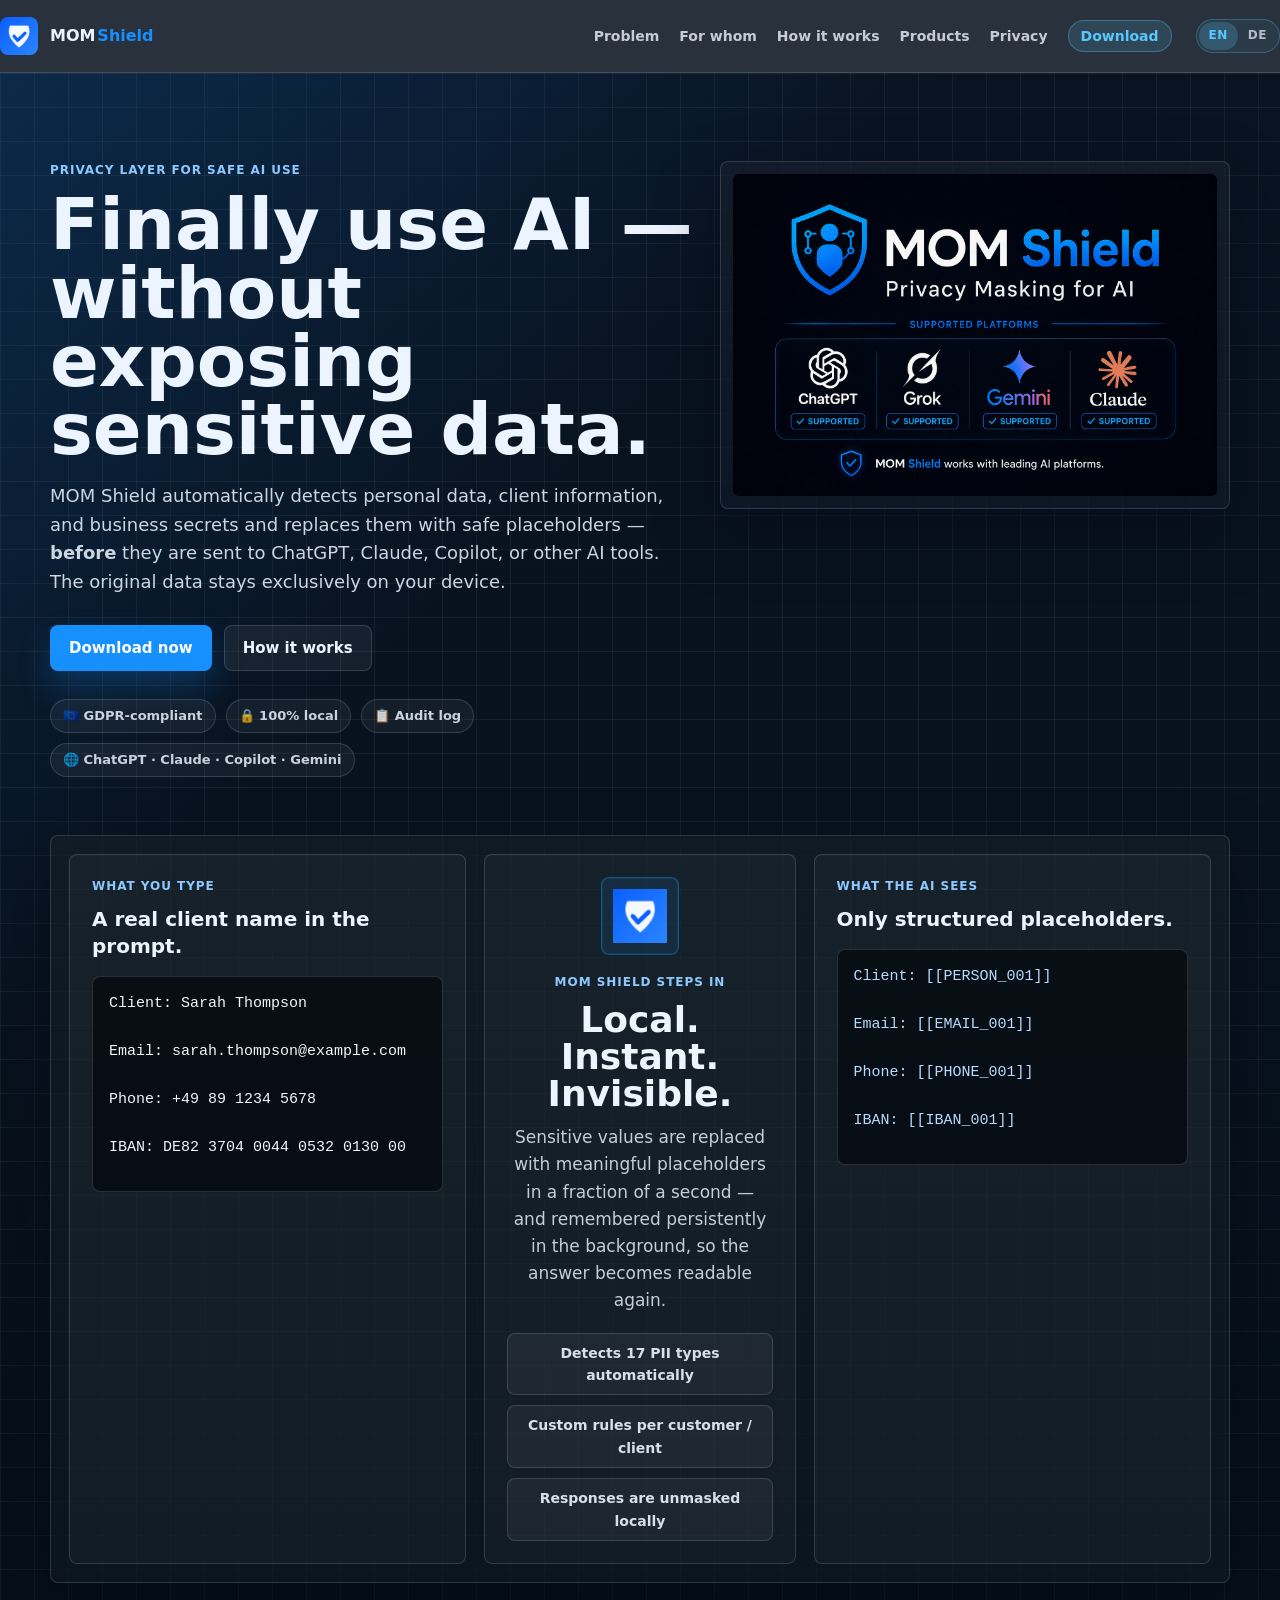
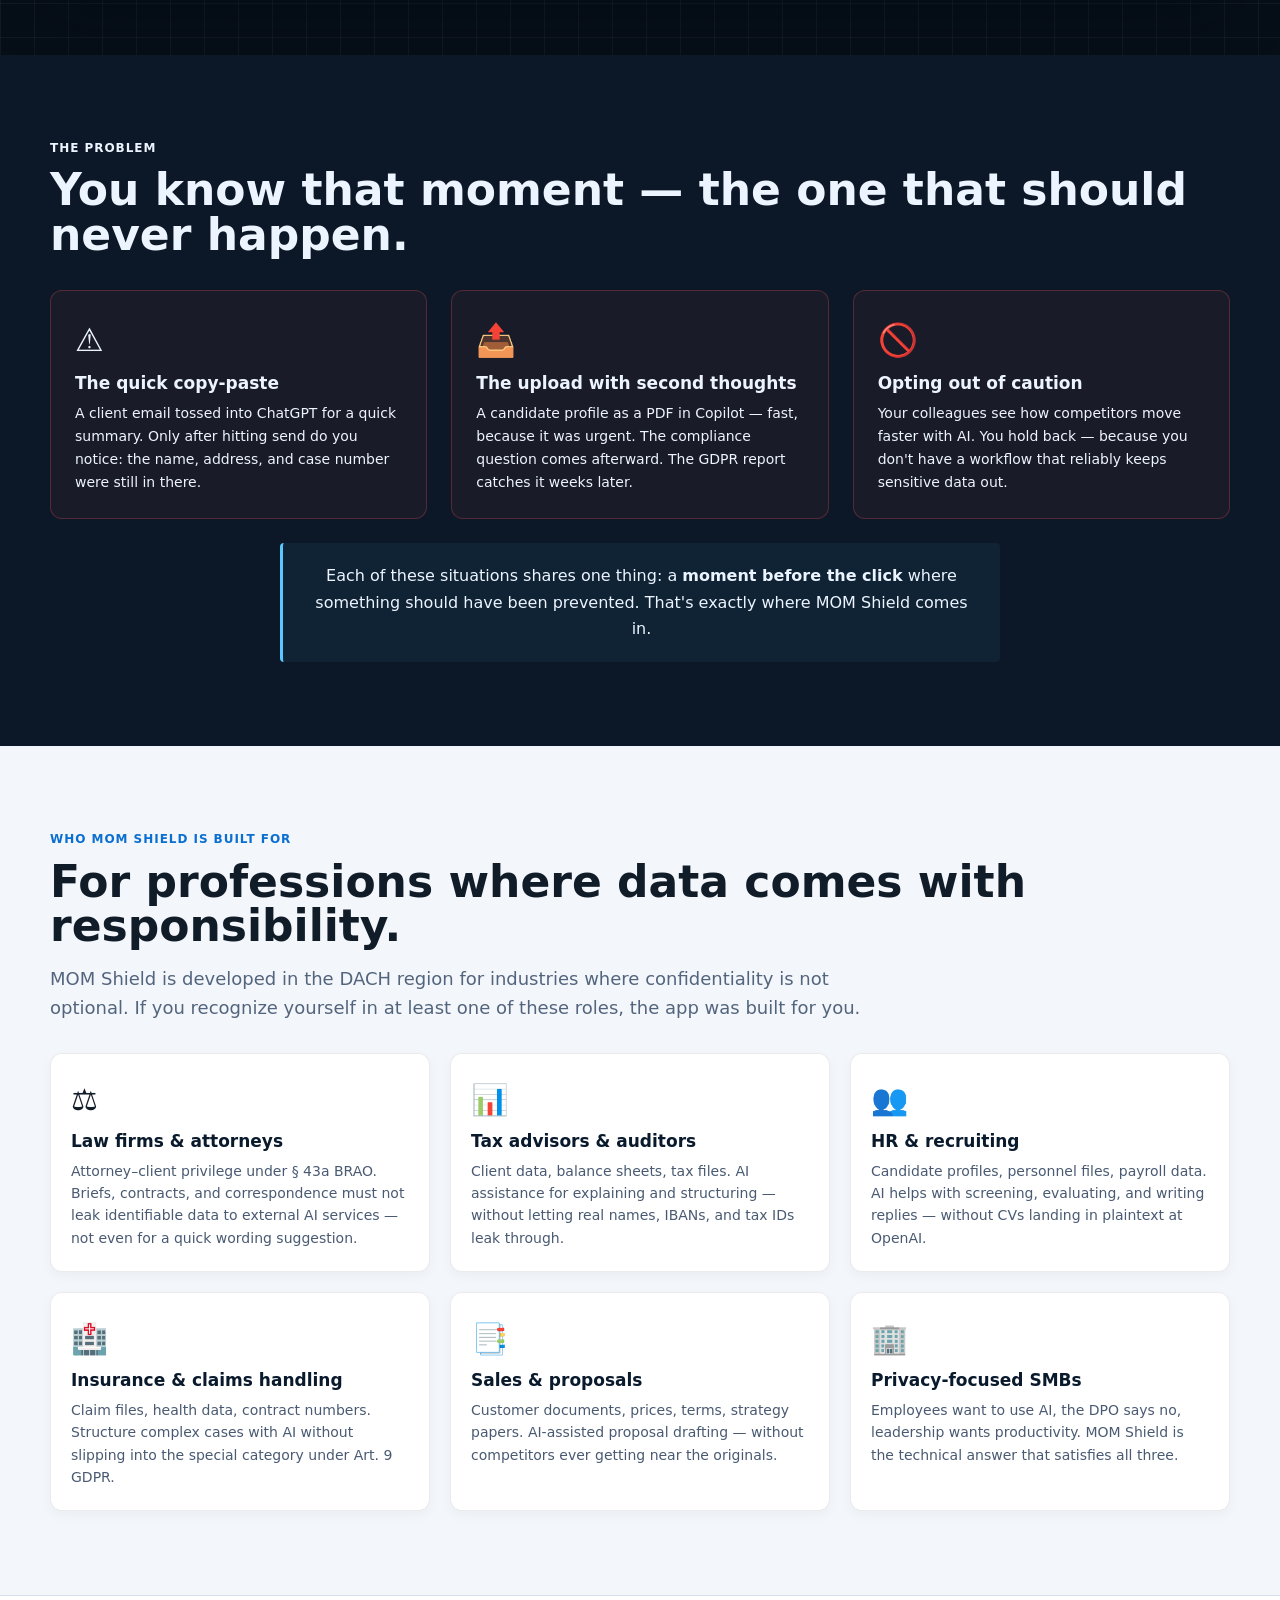
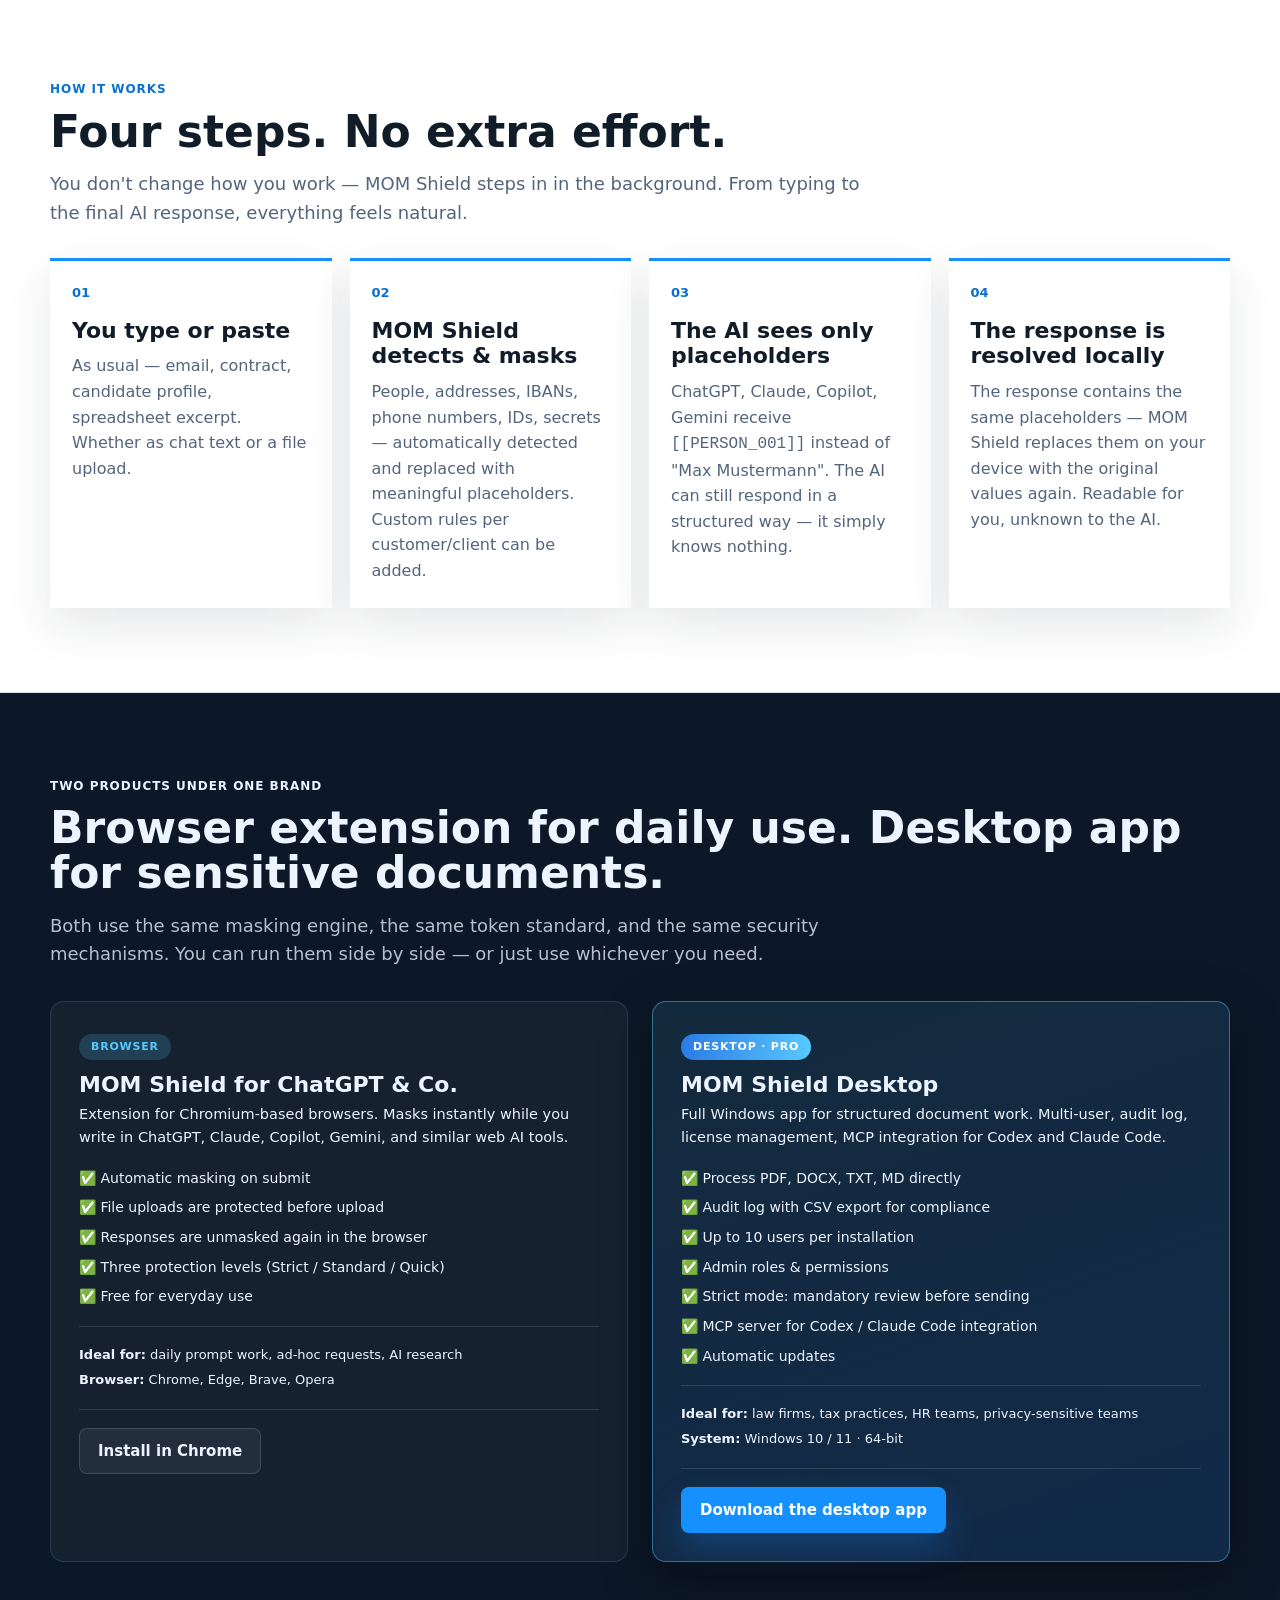
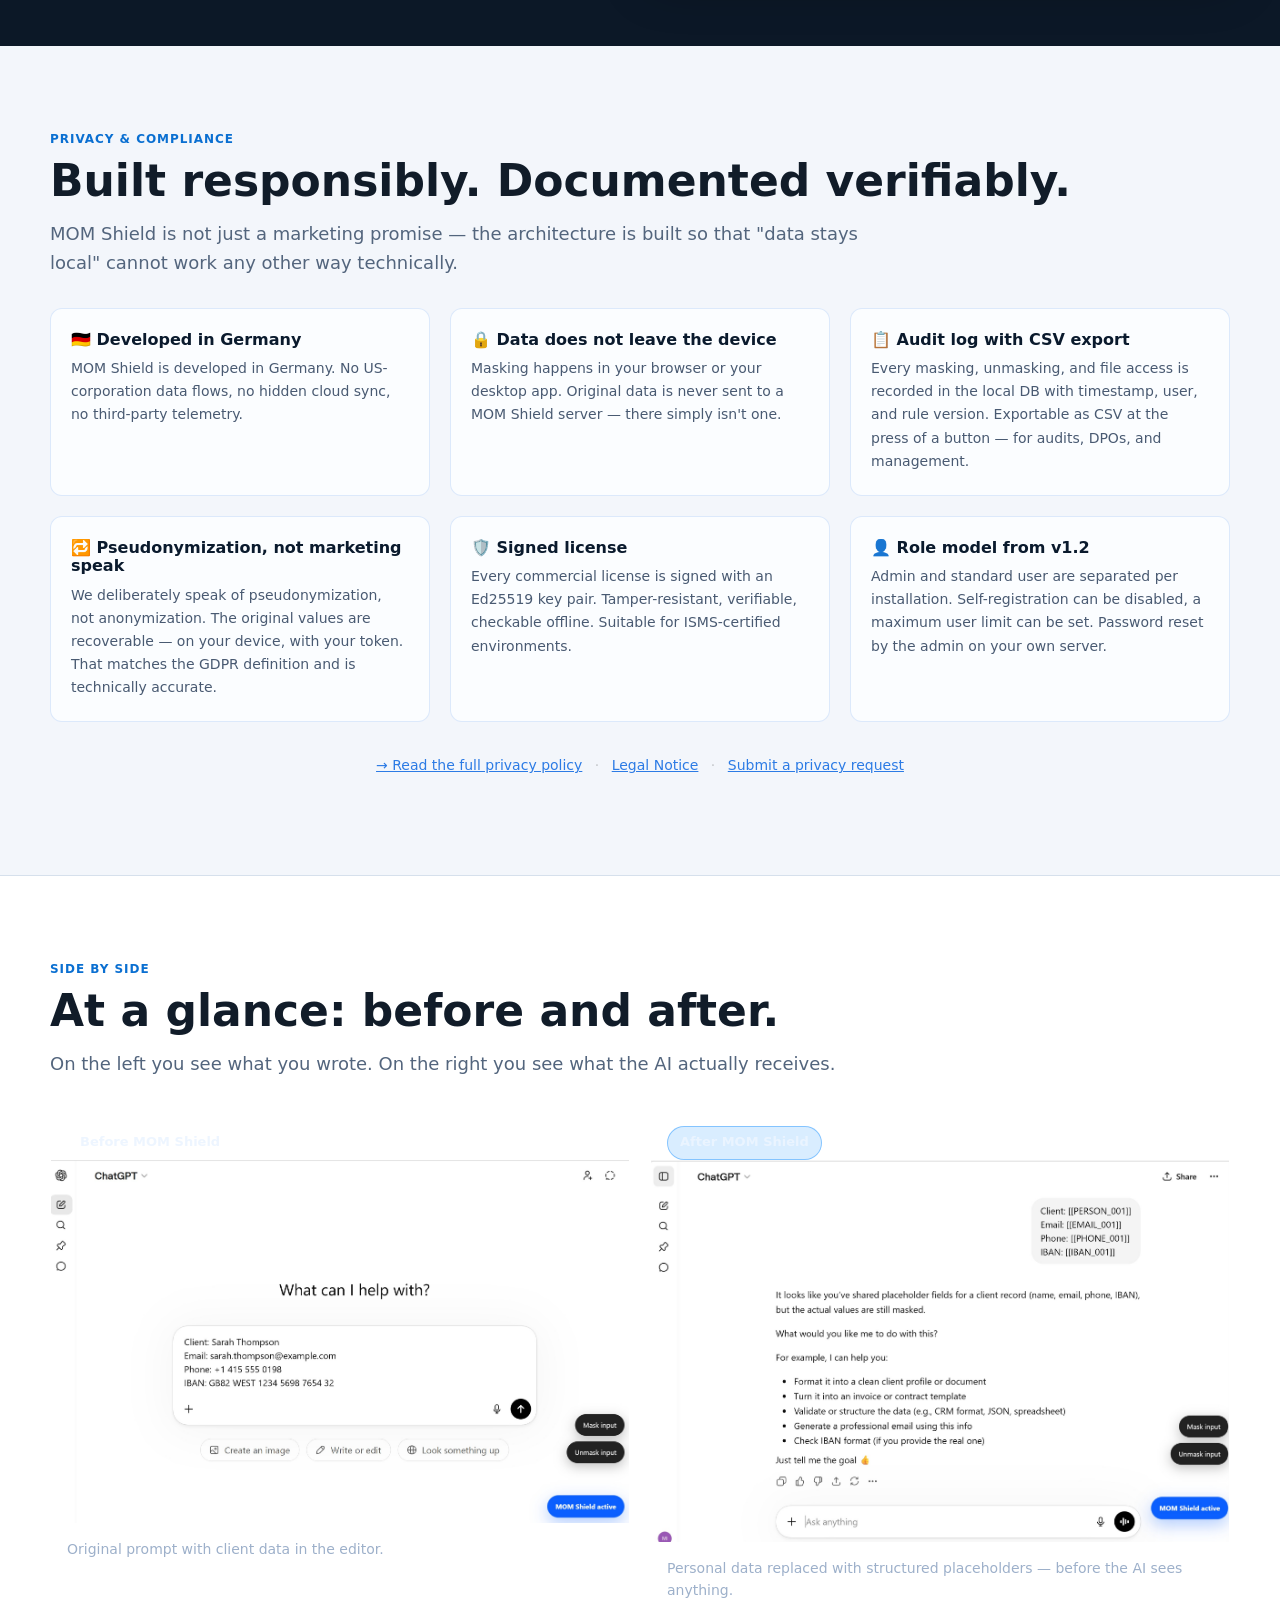
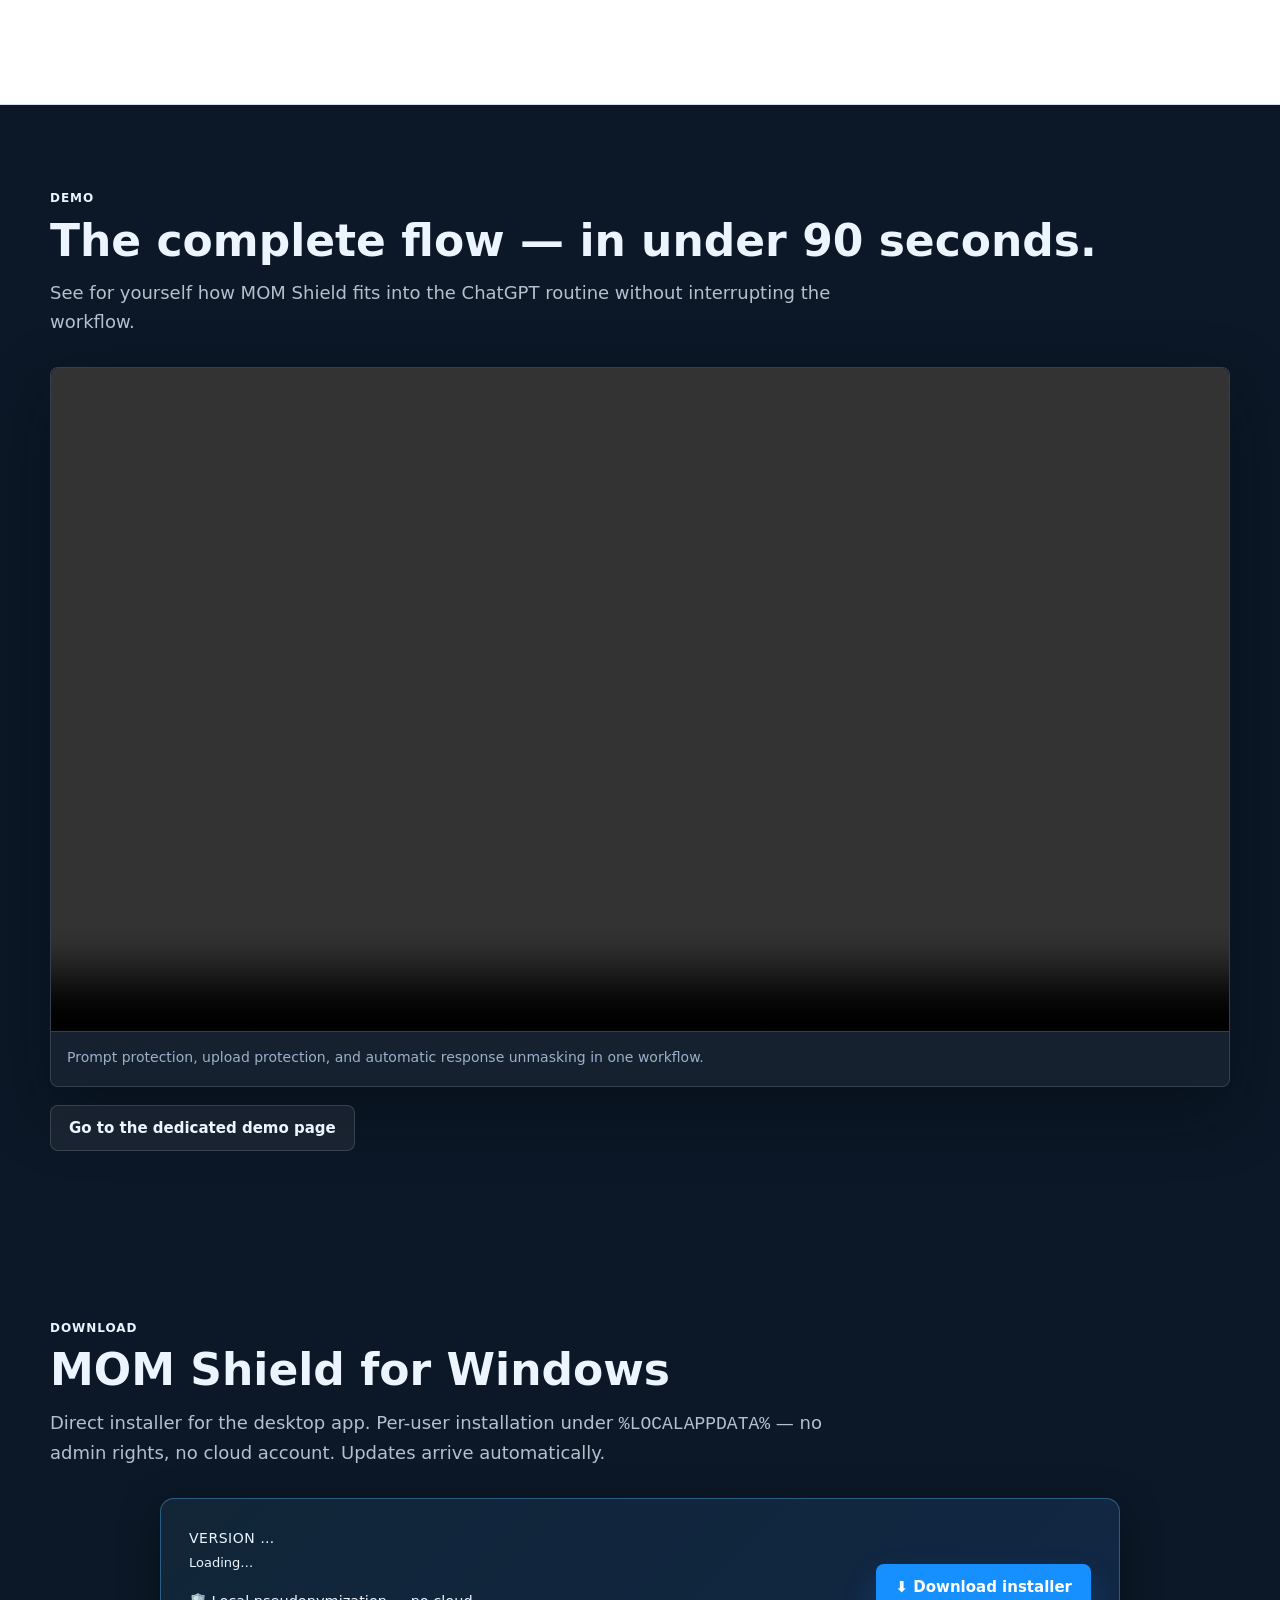
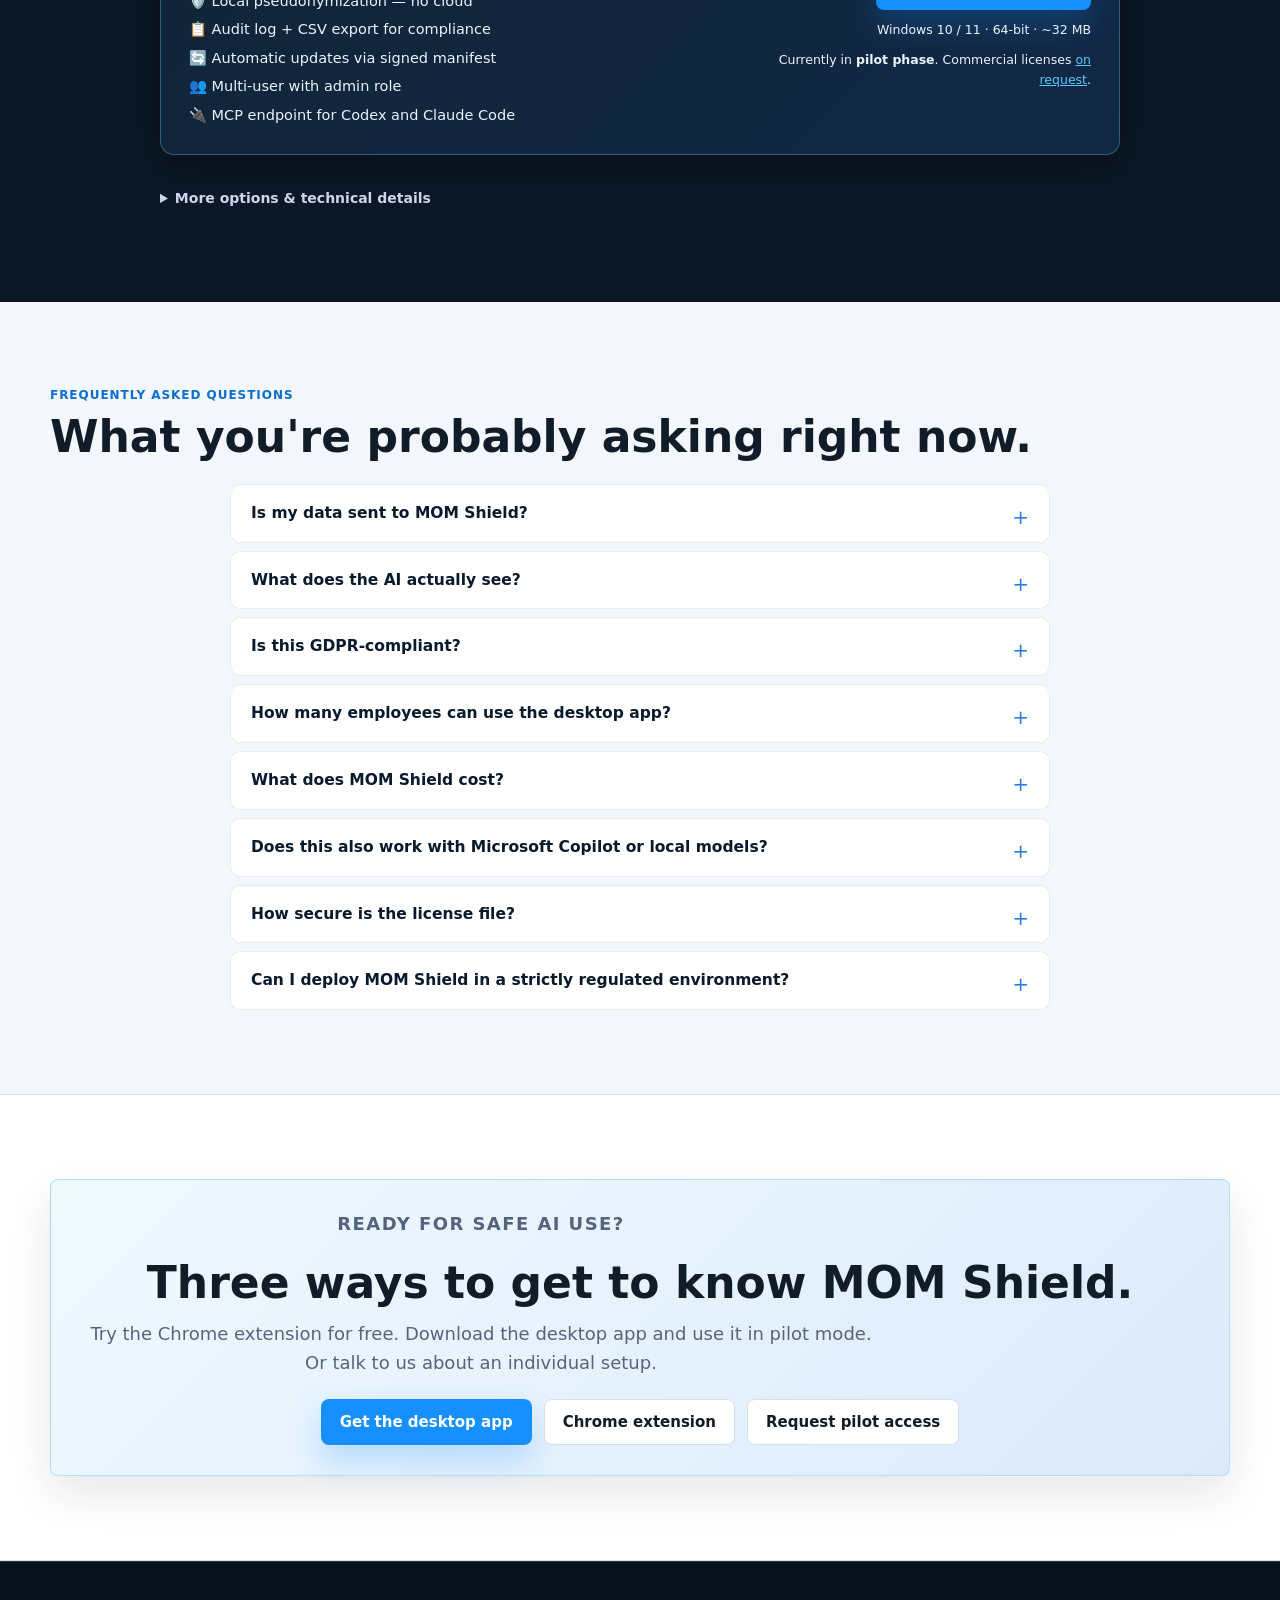
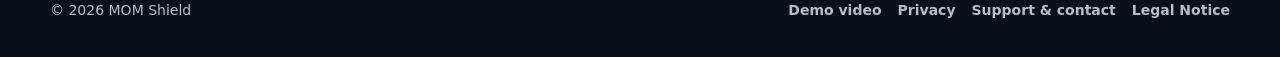
==== docs/index.html @ 63301779 "Revert "Switch language toggle to flag icons" This reverts commit 4380a1f9b5a923862b4ecf77476ea76e74" ====
<!doctype html>
<html lang="en">
<head>
  <meta charset="utf-8">
  <meta name="viewport" content="width=device-width, initial-scale=1">
  <title data-i18n="index.title">MOM Shield — Safe AI use for sensitive data</title>
  <meta name="description" data-i18n-attr="content:index.desc" content="MOM Shield masks personal data, client information, and business secrets locally in your browser before they are sent to ChatGPT, Claude, or Copilot. Built for law firms, tax advisors, HR, and the privacy-sensitive mid-market.">
  <meta name="keywords" content="AI privacy, ChatGPT GDPR, client confidentiality, pseudonymization, AI for law firms, privacy layer">
  <link rel="icon" href="assets/icon48.png">
  <link rel="stylesheet" href="styles.css">
  <script src="i18n.js" defer></script>
</head>
<body>
  <header class="site-header">
    <nav class="nav" data-i18n-attr="aria-label:nav.aria" aria-label="Main navigation">
      <a class="brand" href="index.html">
        <img src="assets/icon48.png" data-i18n-attr="alt:brand.alt" alt="MOM Shield icon">
        <span class="brand-wordmark"><span class="brand-mom">MOM</span> <span class="brand-shield">Shield</span></span>
      </a>
      <div class="nav-links">
        <a href="#problem" data-i18n="nav.problem">Problem</a>
        <a href="#zielgruppen" data-i18n="nav.audience">For whom</a>
        <a href="#workflow" data-i18n="nav.workflow">How it works</a>
        <a href="#produkte" data-i18n="nav.products">Products</a>
        <a href="#compliance" data-i18n="nav.compliance">Privacy</a>
        <a href="#download" class="nav-cta" data-i18n="nav.cta">Download</a>
        <span class="lang-switch" role="group" data-i18n-attr="aria-label:lang.switch.aria" aria-label="Choose language">
          <button type="button" class="lang-btn" data-lang-btn="en" aria-pressed="true">EN</button>
          <button type="button" class="lang-btn" data-lang-btn="de" aria-pressed="false">DE</button>
        </span>
      </div>
    </nav>
  </header>

  <main>
    <!-- ═══════════════ HERO ═══════════════ -->
    <section class="hero">
      <div class="shell hero-shell">
        <div class="hero-head">
          <div class="hero-copy-block">
            <p class="hero-kicker" data-i18n="hero.kicker">Privacy layer for safe AI use</p>
            <h1 data-i18n="hero.h1">Finally use AI — without exposing sensitive data.</h1>
            <p class="hero-copy" data-i18n="hero.copy">
              MOM Shield automatically detects personal data, client information,
              and business secrets and replaces them with safe placeholders —
              <strong>before</strong> they are sent to ChatGPT, Claude, Copilot,
              or other AI tools. The original data stays exclusively on your device.
            </p>

            <div class="hero-actions">
              <a class="button button-primary" href="#download" data-i18n="hero.btn.dl">Download now</a>
              <a class="button button-secondary" href="#workflow" data-i18n="hero.btn.how">How it works</a>
            </div>

            <div class="hero-pills" data-i18n-attr="aria-label:hero.pills.aria" aria-label="Trust signals">
              <span class="pill" data-i18n="hero.pill.1">🇪🇺 GDPR-compliant</span>
              <span class="pill" data-i18n="hero.pill.2">🔒 100% local</span>
              <span class="pill" data-i18n="hero.pill.3">📋 Audit log</span>
              <span class="pill" data-i18n="hero.pill.4">🌐 ChatGPT · Claude · Copilot · Gemini</span>
            </div>
          </div>

          <aside class="hero-brand-stack" data-i18n-attr="aria-label:hero.brand.aria" aria-label="MOM Shield logo">
            <div class="brand-showcase">
              <img src="assets/logo.png" alt="MOM Shield logo">
            </div>
          </aside>
        </div>

        <div class="hero-scene" data-i18n-attr="aria-label:hero.scene.aria" aria-label="Masking before and after">
          <div class="scene-panel">
            <p class="scene-label" data-i18n="hero.scene.left.label">What you type</p>
            <p class="scene-title" data-i18n="hero.scene.left.title">A real client name in the prompt.</p>
            <div class="code-window">
              <span>Client: Sarah Thompson</span>
              <span>Email: sarah.thompson@example.com</span>
              <span>Phone: +49 89 1234 5678</span>
              <span>IBAN: DE82 3704 0044 0532 0130 00</span>
            </div>
          </div>

          <div class="scene-core">
            <div class="core-badge">
              <img src="assets/icon48.png" alt="MOM Shield badge">
            </div>
            <p class="scene-label" data-i18n="hero.scene.core.label">MOM Shield steps in</p>
            <h2 data-i18n="hero.scene.core.h2">Local. Instant. Invisible.</h2>
            <p class="core-copy" data-i18n="hero.scene.core.copy">
              Sensitive values are replaced with meaningful placeholders in a
              fraction of a second — and remembered persistently in the background,
              so the answer becomes readable again.
            </p>
            <div class="core-points">
              <span data-i18n="hero.scene.core.p1">Detects 17 PII types automatically</span>
              <span data-i18n="hero.scene.core.p2">Custom rules per customer / client</span>
              <span data-i18n="hero.scene.core.p3">Responses are unmasked locally</span>
            </div>
          </div>

          <div class="scene-panel">
            <p class="scene-label" data-i18n="hero.scene.right.label">What the AI sees</p>
            <p class="scene-title" data-i18n="hero.scene.right.title">Only structured placeholders.</p>
            <div class="code-window code-window-masked">
              <span>Client: [[PERSON_001]]</span>
              <span>Email: [[EMAIL_001]]</span>
              <span>Phone: [[PHONE_001]]</span>
              <span>IBAN: [[IBAN_001]]</span>
            </div>
          </div>
        </div>
      </div>
    </section>

    <!-- ═══════════════ PROBLEM ═══════════════ -->
    <section class="section section-dark" id="problem">
      <div class="shell">
        <p class="section-kicker" data-i18n="problem.kicker">The problem</p>
        <h2 data-i18n="problem.h2">You know that moment — the one that should never happen.</h2>

        <div class="pain-grid">
          <article class="pain-card">
            <div class="pain-icon">⚠️</div>
            <h3 data-i18n="problem.card1.h3">The quick copy-paste</h3>
            <p data-i18n="problem.card1.p">
              A client email tossed into ChatGPT for a quick summary. Only after
              hitting send do you notice: the name, address, and case number
              were still in there.
            </p>
          </article>

          <article class="pain-card">
            <div class="pain-icon">📤</div>
            <h3 data-i18n="problem.card2.h3">The upload with second thoughts</h3>
            <p data-i18n="problem.card2.p">
              A candidate profile as a PDF in Copilot — fast, because it was
              urgent. The compliance question comes afterward. The GDPR report
              catches it weeks later.
            </p>
          </article>

          <article class="pain-card">
            <div class="pain-icon">🚫</div>
            <h3 data-i18n="problem.card3.h3">Opting out of caution</h3>
            <p data-i18n="problem.card3.p">
              Your colleagues see how competitors move faster with AI. You hold
              back — because you don't have a workflow that reliably keeps
              sensitive data out.
            </p>
          </article>
        </div>

        <div class="problem-bridge">
          <p data-i18n="problem.bridge">
            Each of these situations shares one thing: a
            <strong>moment before the click</strong> where something should have
            been prevented. That's exactly where MOM Shield comes in.
          </p>
        </div>
      </div>
    </section>

    <!-- ═══════════════ AUDIENCE ═══════════════ -->
    <section class="section section-light" id="zielgruppen">
      <div class="shell">
        <p class="section-kicker" data-i18n="audience.kicker">Who MOM Shield is built for</p>
        <h2 data-i18n="audience.h2">For professions where data comes with responsibility.</h2>
        <p class="lead" data-i18n="audience.lead">
          MOM Shield is developed in the DACH region for industries where
          confidentiality is not optional. If you recognize yourself in at
          least one of these roles, the app was built for you.
        </p>

        <div class="audience-grid">
          <article class="audience-card">
            <div class="audience-icon">⚖️</div>
            <h3 data-i18n="audience.card1.h3">Law firms &amp; attorneys</h3>
            <p data-i18n="audience.card1.p">
              Attorney–client privilege under §&nbsp;43a BRAO. Briefs, contracts,
              and correspondence must not leak identifiable data to external
              AI services — not even for a quick wording suggestion.
            </p>
          </article>

          <article class="audience-card">
            <div class="audience-icon">📊</div>
            <h3 data-i18n="audience.card2.h3">Tax advisors &amp; auditors</h3>
            <p data-i18n="audience.card2.p">
              Client data, balance sheets, tax files. AI assistance for
              explaining and structuring — without letting real names, IBANs,
              and tax IDs leak through.
            </p>
          </article>

          <article class="audience-card">
            <div class="audience-icon">👥</div>
            <h3 data-i18n="audience.card3.h3">HR &amp; recruiting</h3>
            <p data-i18n="audience.card3.p">
              Candidate profiles, personnel files, payroll data. AI helps
              with screening, evaluating, and writing replies — without CVs
              landing in plaintext at OpenAI.
            </p>
          </article>

          <article class="audience-card">
            <div class="audience-icon">🏥</div>
            <h3 data-i18n="audience.card4.h3">Insurance &amp; claims handling</h3>
            <p data-i18n="audience.card4.p">
              Claim files, health data, contract numbers. Structure complex
              cases with AI without slipping into the special category under
              Art.&nbsp;9 GDPR.
            </p>
          </article>

          <article class="audience-card">
            <div class="audience-icon">📑</div>
            <h3 data-i18n="audience.card5.h3">Sales &amp; proposals</h3>
            <p data-i18n="audience.card5.p">
              Customer documents, prices, terms, strategy papers. AI-assisted
              proposal drafting — without competitors ever getting near the
              originals.
            </p>
          </article>

          <article class="audience-card">
            <div class="audience-icon">🏢</div>
            <h3 data-i18n="audience.card6.h3">Privacy-focused SMBs</h3>
            <p data-i18n="audience.card6.p">
              Employees want to use AI, the DPO says no, leadership wants
              productivity. MOM Shield is the technical answer that satisfies
              all three.
            </p>
          </article>
        </div>
      </div>
    </section>

    <!-- ═══════════════ WORKFLOW ═══════════════ -->
    <section class="section section-neutral" id="workflow">
      <div class="shell">
        <p class="section-kicker" data-i18n="workflow.kicker">How it works</p>
        <h2 data-i18n="workflow.h2">Four steps. No extra effort.</h2>
        <p class="lead" data-i18n="workflow.lead">
          You don't change how you work — MOM Shield steps in in the background.
          From typing to the final AI response, everything feels natural.
        </p>

        <div class="workflow-grid workflow-grid-large">
          <article class="workflow-step">
            <p class="workflow-number">01</p>
            <h3 data-i18n="workflow.step1.h3">You type or paste</h3>
            <p data-i18n="workflow.step1.p">
              As usual — email, contract, candidate profile, spreadsheet excerpt.
              Whether as chat text or a file upload.
            </p>
          </article>
          <article class="workflow-step">
            <p class="workflow-number">02</p>
            <h3 data-i18n="workflow.step2.h3">MOM Shield detects &amp; masks</h3>
            <p data-i18n="workflow.step2.p">
              People, addresses, IBANs, phone numbers, IDs, secrets —
              automatically detected and replaced with meaningful placeholders.
              Custom rules per customer/client can be added.
            </p>
          </article>
          <article class="workflow-step">
            <p class="workflow-number">03</p>
            <h3 data-i18n="workflow.step3.h3">The AI sees only placeholders</h3>
            <p data-i18n="workflow.step3.p">
              ChatGPT, Claude, Copilot, Gemini receive
              <code>[[PERSON_001]]</code> instead of "Max Mustermann". The AI
              can still respond in a structured way — it simply knows nothing.
            </p>
          </article>
          <article class="workflow-step">
            <p class="workflow-number">04</p>
            <h3 data-i18n="workflow.step4.h3">The response is resolved locally</h3>
            <p data-i18n="workflow.step4.p">
              The response contains the same placeholders — MOM Shield replaces
              them on your device with the original values again. Readable for
              you, unknown to the AI.
            </p>
          </article>
        </div>
      </div>
    </section>

    <!-- ═══════════════ TWO PRODUCTS ═══════════════ -->
    <section class="section section-dark" id="produkte">
      <div class="shell">
        <p class="section-kicker" data-i18n="products.kicker">Two products under one brand</p>
        <h2 data-i18n="products.h2">Browser extension for daily use. Desktop app for sensitive documents.</h2>
        <p class="lead" data-i18n="products.lead">
          Both use the same masking engine, the same token standard, and the
          same security mechanisms. You can run them side by side — or just
          use whichever you need.
        </p>

        <div class="products-grid">
          <article class="product-card product-card-browser">
            <div class="product-badge" data-i18n="products.browser.badge">Browser</div>
            <h3 data-i18n="products.browser.h3">MOM Shield for ChatGPT &amp; Co.</h3>
            <p class="product-summary" data-i18n="products.browser.summary">
              Extension for Chromium-based browsers. Masks instantly while you
              write in ChatGPT, Claude, Copilot, Gemini, and similar web AI tools.
            </p>
            <ul class="product-features">
              <li data-i18n="products.browser.f1">✅ Automatic masking on submit</li>
              <li data-i18n="products.browser.f2">✅ File uploads are protected before upload</li>
              <li data-i18n="products.browser.f3">✅ Responses are unmasked again in the browser</li>
              <li data-i18n="products.browser.f4">✅ Three protection levels (Strict / Standard / Quick)</li>
              <li data-i18n="products.browser.f5">✅ Free for everyday use</li>
            </ul>
            <div class="product-meta">
              <p data-i18n="products.browser.meta1"><strong>Ideal for:</strong> daily prompt work, ad-hoc requests, AI research</p>
              <p data-i18n="products.browser.meta2"><strong>Browser:</strong> Chrome, Edge, Brave, Opera</p>
            </div>
            <a class="button button-secondary" href="https://chromewebstore.google.com/detail/mom-shield-privacy-pii-ma/cbogcmmcpmhjggmpdbmipncdpmigfjaj" rel="noopener" data-i18n="products.browser.cta">Install in Chrome</a>
          </article>

          <article class="product-card product-card-desktop">
            <div class="product-badge product-badge-pro" data-i18n="products.desktop.badge">Desktop · Pro</div>
            <h3 data-i18n="products.desktop.h3">MOM Shield Desktop</h3>
            <p class="product-summary" data-i18n="products.desktop.summary">
              Full Windows app for structured document work. Multi-user, audit
              log, license management, MCP integration for Codex and Claude Code.
            </p>
            <ul class="product-features">
              <li data-i18n="products.desktop.f1">✅ Process PDF, DOCX, TXT, MD directly</li>
              <li data-i18n="products.desktop.f2">✅ Audit log with CSV export for compliance</li>
              <li data-i18n="products.desktop.f3">✅ Up to 10 users per installation</li>
              <li data-i18n="products.desktop.f4">✅ Admin roles &amp; permissions</li>
              <li data-i18n="products.desktop.f5">✅ Strict mode: mandatory review before sending</li>
              <li data-i18n="products.desktop.f6">✅ MCP server for Codex / Claude Code integration</li>
              <li data-i18n="products.desktop.f7">✅ Automatic updates</li>
            </ul>
            <div class="product-meta">
              <p data-i18n="products.desktop.meta1"><strong>Ideal for:</strong> law firms, tax practices, HR teams, privacy-sensitive teams</p>
              <p data-i18n="products.desktop.meta2"><strong>System:</strong> Windows 10 / 11 · 64-bit</p>
            </div>
            <a class="button button-primary" href="#download" data-i18n="products.desktop.cta">Download the desktop app</a>
          </article>
        </div>
      </div>
    </section>

    <!-- ═══════════════ COMPLIANCE ═══════════════ -->
    <section class="section section-light" id="compliance">
      <div class="shell">
        <p class="section-kicker" data-i18n="compliance.kicker">Privacy &amp; compliance</p>
        <h2 data-i18n="compliance.h2">Built responsibly. Documented verifiably.</h2>
        <p class="lead" data-i18n="compliance.lead">
          MOM Shield is not just a marketing promise — the architecture is
          built so that "data stays local" cannot work any other way technically.
        </p>

        <div class="compliance-grid">
          <article class="compliance-card">
            <h3 data-i18n="compliance.c1.h3">🇩🇪 Developed in Germany</h3>
            <p data-i18n="compliance.c1.p">
              MOM Shield is developed in Germany. No US-corporation data flows,
              no hidden cloud sync, no third-party telemetry.
            </p>
          </article>

          <article class="compliance-card">
            <h3 data-i18n="compliance.c2.h3">🔒 Data does not leave the device</h3>
            <p data-i18n="compliance.c2.p">
              Masking happens in your browser or your desktop app. Original
              data is never sent to a MOM Shield server — there simply isn't one.
            </p>
          </article>

          <article class="compliance-card">
            <h3 data-i18n="compliance.c3.h3">📋 Audit log with CSV export</h3>
            <p data-i18n="compliance.c3.p">
              Every masking, unmasking, and file access is recorded in the
              local DB with timestamp, user, and rule version. Exportable as
              CSV at the press of a button — for audits, DPOs, and management.
            </p>
          </article>

          <article class="compliance-card">
            <h3 data-i18n="compliance.c4.h3">🔁 Pseudonymization, not marketing speak</h3>
            <p data-i18n="compliance.c4.p">
              We deliberately speak of pseudonymization, not anonymization. The
              original values are recoverable — on your device, with your token.
              That matches the GDPR definition and is technically accurate.
            </p>
          </article>

          <article class="compliance-card">
            <h3 data-i18n="compliance.c5.h3">🛡️ Signed license</h3>
            <p data-i18n="compliance.c5.p">
              Every commercial license is signed with an Ed25519 key pair.
              Tamper-resistant, verifiable, checkable offline. Suitable for
              ISMS-certified environments.
            </p>
          </article>

          <article class="compliance-card">
            <h3 data-i18n="compliance.c6.h3">👤 Role model from v1.2</h3>
            <p data-i18n="compliance.c6.p">
              Admin and standard user are separated per installation.
              Self-registration can be disabled, a maximum user limit can be
              set. Password reset by the admin on your own server.
            </p>
          </article>
        </div>

        <div class="compliance-bridge">
          <p>
            <a href="privacy.html" data-i18n="compliance.bridge.priv">→ Read the full privacy policy</a>
            <span class="bridge-sep">·</span>
            <a href="imprint.html" data-i18n="compliance.bridge.imp">Legal Notice</a>
            <span class="bridge-sep">·</span>
            <a href="support.html" data-i18n="compliance.bridge.req">Submit a privacy request</a>
          </p>
        </div>
      </div>
    </section>

    <!-- ═══════════════ PROOF ═══════════════ -->
    <section class="section section-neutral" id="proof">
      <div class="shell">
        <p class="section-kicker" data-i18n="proof.kicker">Side by side</p>
        <h2 data-i18n="proof.h2">At a glance: before and after.</h2>
        <p class="lead" data-i18n="proof.lead">
          On the left you see what you wrote. On the right you see what the
          AI actually receives.
        </p>

        <div class="comparison-grid">
          <figure class="media-block">
            <div class="media-tag" data-i18n="proof.before.tag">Before MOM Shield</div>
            <img src="assets/before-masking.jpg" data-i18n-attr="alt:proof.before.alt" alt="Prompt before MOM Shield masking">
            <figcaption data-i18n="proof.before.cap">Original prompt with client data in the editor.</figcaption>
          </figure>
          <figure class="media-block">
            <div class="media-tag media-tag-accent" data-i18n="proof.after.tag">After MOM Shield</div>
            <img src="assets/after-masking.jpg" data-i18n-attr="alt:proof.after.alt" alt="Prompt after MOM Shield masking">
            <figcaption data-i18n="proof.after.cap">Personal data replaced with structured placeholders — before the AI sees anything.</figcaption>
          </figure>
        </div>
      </div>
    </section>

    <!-- ═══════════════ DEMO ═══════════════ -->
    <section class="section section-dark" id="demo">
      <div class="shell">
        <p class="section-kicker" data-i18n="demo.kicker">Demo</p>
        <h2 data-i18n="demo.h2">The complete flow — in under 90 seconds.</h2>
        <p class="lead" data-i18n="demo.lead">
          See for yourself how MOM Shield fits into the ChatGPT routine
          without interrupting the workflow.
        </p>

        <figure class="demo-frame">
          <video controls autoplay muted loop preload="metadata" playsinline>
            <source src="assets/demo-usecase.mp4" type="video/mp4">
            <span data-i18n="demo.fallback">Your browser does not support the demo video.</span>
          </video>
          <figcaption data-i18n="demo.cap">Prompt protection, upload protection, and automatic response unmasking in one workflow.</figcaption>
        </figure>

        <div class="video-page-cta">
          <a class="button button-secondary" href="video.html" data-i18n="demo.cta">Go to the dedicated demo page</a>
        </div>
      </div>
    </section>

    <!-- ═══════════════ DOWNLOAD ═══════════════ -->
    <section class="section section-dark download-section" id="download">
      <div class="shell">
        <p class="section-kicker" data-i18n="download.kicker">Download</p>
        <h2 data-i18n="download.h2">MOM Shield for Windows</h2>
        <p class="lead" data-i18n="download.lead">
          Direct installer for the desktop app. Per-user installation under
          <code>%LOCALAPPDATA%</code> — no admin rights, no cloud account.
          Updates arrive automatically.
        </p>

        <div class="download-card">
          <div class="download-card-left">
            <p class="download-version"><span data-i18n="download.version">Version</span> <span id="dl-version">…</span></p>
            <p class="download-meta" id="dl-meta" data-i18n="download.meta">Loading…</p>
            <ul class="download-features">
              <li data-i18n="download.f1">🛡️ Local pseudonymization — no cloud</li>
              <li data-i18n="download.f2">📋 Audit log + CSV export for compliance</li>
              <li data-i18n="download.f3">🔄 Automatic updates via signed manifest</li>
              <li data-i18n="download.f4">👥 Multi-user with admin role</li>
              <li data-i18n="download.f5">🔌 MCP endpoint for Codex and Claude Code</li>
            </ul>
          </div>
          <div class="download-card-right">
            <a class="button button-primary download-btn" id="dl-button"
               href="https://github.com/MichiWerkmann/mom-shield/releases/latest"
               rel="noopener" data-i18n="download.btn">⬇ Download installer</a>
            <p class="download-system" data-i18n="download.system">Windows 10 / 11 · 64-bit · ~32 MB</p>
            <p class="download-note" data-i18n="download.note">
              Currently in <strong>pilot phase</strong>. Commercial licenses
              <a href="support.html">on request</a>.
            </p>
          </div>
        </div>

        <details class="download-extras">
          <summary data-i18n="download.extras.summary">More options &amp; technical details</summary>
          <ul>
            <li data-i18n="download.extras.li1"><a href="https://chromewebstore.google.com/detail/mom-shield-privacy-pii-ma/cbogcmmcpmhjggmpdbmipncdpmigfjaj" rel="noopener">Chrome extension</a> — free entry point for ChatGPT &amp; Co.</li>
            <li data-i18n="download.extras.li2"><a href="https://github.com/MichiWerkmann/mom-shield/releases" rel="noopener">All versions + release notes</a> on GitHub</li>
            <li data-i18n="download.extras.li3">SHA-256 checksum: <code id="dl-sha">…</code></li>
            <li data-i18n="download.extras.li4">System requirement: Windows 10 (1809+) or Windows 11, WebView2 runtime (preinstalled on Win11)</li>
          </ul>
        </details>

        <script>
          (async function () {
            try {
              const r = await fetch("https://raw.githubusercontent.com/MichiWerkmann/mom-shield/main/latest.json", { cache: "no-store" });
              if (!r.ok) return;
              const m = await r.json();
              if (m.download_url) document.getElementById("dl-button").href = m.download_url;
              if (m.version) {
                document.getElementById("dl-version").textContent = "v" + m.version;
                const lang = (window.MomShieldI18n && window.MomShieldI18n.getLang && window.MomShieldI18n.getLang()) || "en";
                const titles = {
                  en: "MOM Shield " + m.version + " — Safe AI use for sensitive data",
                  de: "MOM Shield " + m.version + " — Sichere KI-Nutzung für sensible Daten"
                };
                document.title = titles[lang] || titles.en;
              }
              if (m.released_at) {
                const lang = (window.MomShieldI18n && window.MomShieldI18n.getLang && window.MomShieldI18n.getLang()) || "en";
                const d = new Date(m.released_at);
                const locale = lang === "de" ? "de-DE" : "en-US";
                const label = lang === "de" ? "Veröffentlicht am " : "Released on ";
                document.getElementById("dl-meta").textContent =
                  label + d.toLocaleDateString(locale, { year: "numeric", month: "long", day: "numeric" });
              }
              if (m.sha256) document.getElementById("dl-sha").textContent = m.sha256;
            } catch { /* keep fallback */ }
          })();
        </script>
      </div>
    </section>

    <!-- ═══════════════ FAQ ═══════════════ -->
    <section class="section section-light" id="faq">
      <div class="shell">
        <p class="section-kicker" data-i18n="faq.kicker">Frequently asked questions</p>
        <h2 data-i18n="faq.h2">What you're probably asking right now.</h2>

        <div class="faq-grid">
          <details class="faq-item">
            <summary data-i18n="faq.q1">Is my data sent to MOM Shield?</summary>
            <p data-i18n="faq.a1">
              <strong>No.</strong> There is no central MOM Shield server that
              could receive your data. Masking runs entirely on your device — in
              the browser or the desktop app. Even updates and license checks
              happen offline; only the updater manifest and installer downloads
              come from the public GitHub repository.
            </p>
          </details>

          <details class="faq-item">
            <summary data-i18n="faq.q2">What does the AI actually see?</summary>
            <p data-i18n="faq.a2">
              Structured placeholders like <code>[[PERSON_001]]</code>,
              <code>[[IBAN_001]]</code>, or <code>[[ACCOUNT_001]]</code>. The
              AI understands the grammar and can work with the placeholders —
              it just doesn't know who's behind them. When the response
              contains the same placeholders, MOM Shield replaces them on your
              device with the original values.
            </p>
          </details>

          <details class="faq-item">
            <summary data-i18n="faq.q3">Is this GDPR-compliant?</summary>
            <p data-i18n="faq.a3">
              MOM Shield is a <strong>pseudonymization tool</strong> within the
              meaning of Art.&nbsp;4(5) GDPR. Processing by the AI provider
              happens exclusively with pseudonymized data — that significantly
              reduces the risk compared to unencrypted transmission. A full
              legal assessment must still be made by your DPO in the context
              of your specific processing.
            </p>
          </details>

          <details class="faq-item">
            <summary data-i18n="faq.q4">How many employees can use the desktop app?</summary>
            <p data-i18n="faq.a4">
              Up to 10 users per installation, each with their own account.
              One admin per installation. Larger setups (multiple locations,
              central policies) are on the roadmap — talk to us for a pilot.
            </p>
          </details>

          <details class="faq-item">
            <summary data-i18n="faq.q5">What does MOM Shield cost?</summary>
            <p data-i18n="faq.a5">
              The Chrome extension is free. The desktop app is currently in
              <strong>pilot phase</strong> — licenses are issued individually
              and are discounted or free during the pilot, depending on
              agreement. Regular pricing follows with general market launch.
            </p>
          </details>

          <details class="faq-item">
            <summary data-i18n="faq.q6">Does this also work with Microsoft Copilot or local models?</summary>
            <p data-i18n="faq.a6">
              The Chrome extension currently covers ChatGPT, Claude, Copilot
              (Microsoft), Gemini, and Grok. The desktop app is AI-agnostic —
              you mask locally and paste the masked text wherever you want.
              Local models (Ollama, LM Studio) work the same way.
            </p>
          </details>

          <details class="faq-item">
            <summary data-i18n="faq.q7">How secure is the license file?</summary>
            <p data-i18n="faq.a7">
              Every license is signed with an Ed25519 key pair. Any tampering
              with the contained data (expiry, seats, plan) is immediately
              detected and rejected by the app. The public key is built into
              every app version; the private key stays exclusively with us.
            </p>
          </details>

          <details class="faq-item">
            <summary data-i18n="faq.q8">Can I deploy MOM Shield in a strictly regulated environment?</summary>
            <p data-i18n="faq.a8">
              For ISMS-certified or regulated environments (e.g., supervised
              insurers, hospitals, public authorities) talk to us about an
              <em>enterprise setup</em>: on-premises variant, custom rule set,
              signed builds. It's part of our roadmap and is being built out
              together with first enterprise customers.
            </p>
          </details>
        </div>
      </div>
    </section>

    <!-- ═══════════════ CTA ═══════════════ -->
    <section class="section section-neutral closing-cta">
      <div class="shell">
        <div class="notice notice-strong">
          <p class="notice-kicker" data-i18n="cta.kicker">Ready for safe AI use?</p>
          <h2 data-i18n="cta.h2">Three ways to get to know MOM Shield.</h2>
          <p data-i18n="cta.copy">
            Try the Chrome extension for free. Download the desktop app and
            use it in pilot mode. Or talk to us about an individual setup.
          </p>
          <div class="closing-actions">
            <a class="button button-primary" href="#download" data-i18n="cta.btn1">Get the desktop app</a>
            <a class="button button-secondary" href="https://chromewebstore.google.com/detail/mom-shield-privacy-pii-ma/cbogcmmcpmhjggmpdbmipncdpmigfjaj" rel="noopener" data-i18n="cta.btn2">Chrome extension</a>
            <a class="button button-secondary" href="support.html" data-i18n="cta.btn3">Request pilot access</a>
          </div>
        </div>
      </div>
    </section>
  </main>

  <footer class="site-footer">
    <div class="shell footer-inner">
      <div data-i18n="footer.copyright">&copy; 2026 MOM Shield</div>
      <div class="footer-links">
        <a href="video.html" data-i18n="footer.demo">Demo video</a>
        <a href="privacy.html" data-i18n="footer.privacy">Privacy</a>
        <a href="support.html" data-i18n="footer.support">Support &amp; contact</a>
        <a href="imprint.html" data-i18n="footer.imprint">Legal Notice</a>
      </div>
    </div>
  </footer>
</body>
</html>
---- docs/styles.css ----
/* ────── Pain section ────── */
.pain-grid {
  display: grid;
  grid-template-columns: repeat(3, 1fr);
  gap: 24px;
  margin: 32px 0 24px;
}
@media (max-width: 880px) { .pain-grid { grid-template-columns: 1fr; } }
.pain-card {
  padding: 24px;
  background: rgba(255, 90, 90, 0.06);
  border: 1px solid rgba(255, 90, 90, 0.25);
  border-radius: 12px;
  transition: transform .18s, border-color .18s;
}
.pain-card:hover { transform: translateY(-2px); border-color: rgba(255, 90, 90, 0.45); }
.pain-icon { font-size: 32px; margin-bottom: 8px; }
.pain-card h3 { margin: 0 0 8px; font-size: 17px; color: #ecf4ff; }
.pain-card p { margin: 0; color: #c7d8ee; font-size: 14px; line-height: 1.65; }
.problem-bridge {
  margin: 24px auto 0;
  max-width: 720px;
  text-align: center;
  padding: 20px;
  border-left: 3px solid #59c8ff;
  background: rgba(89, 200, 255, 0.06);
  border-radius: 4px;
}
.problem-bridge p { margin: 0; font-size: 16px; line-height: 1.65; color: #ecf4ff; }

/* ────── Audience grid ────── */
.audience-grid {
  display: grid;
  grid-template-columns: repeat(3, 1fr);
  gap: 20px;
  margin-top: 28px;
}
@media (max-width: 980px) { .audience-grid { grid-template-columns: repeat(2, 1fr); } }
@media (max-width: 620px) { .audience-grid { grid-template-columns: 1fr; } }
.audience-card {
  padding: 22px 20px;
  background: #ffffff;
  border: 1px solid rgba(0, 0, 0, 0.08);
  border-radius: 12px;
  box-shadow: 0 4px 12px rgba(7, 17, 28, 0.04);
  transition: transform .18s, box-shadow .18s;
}
.audience-card:hover {
  transform: translateY(-3px);
  box-shadow: 0 12px 28px rgba(7, 17, 28, 0.12);
}
.audience-icon { font-size: 30px; margin-bottom: 8px; }
.audience-card h3 { margin: 0 0 8px; font-size: 17px; color: #0a1a2d; }
.audience-card p { margin: 0; color: #495a72; font-size: 14px; line-height: 1.6; }

/* ────── Workflow large ────── */
.workflow-grid-large { grid-template-columns: repeat(4, 1fr); gap: 18px; }
@media (max-width: 1080px) { .workflow-grid-large { grid-template-columns: repeat(2, 1fr); } }
@media (max-width: 540px) { .workflow-grid-large { grid-template-columns: 1fr; } }

/* ────── Two products ────── */
.products-grid {
  display: grid;
  grid-template-columns: 1fr 1fr;
  gap: 24px;
  margin-top: 32px;
}
@media (max-width: 980px) { .products-grid { grid-template-columns: 1fr; } }
.product-card {
  position: relative;
  padding: 32px 28px 28px;
  background: rgba(255, 255, 255, 0.04);
  border: 1px solid rgba(89, 200, 255, 0.18);
  border-radius: 14px;
  display: flex;
  flex-direction: column;
}
.product-card-desktop {
  background: linear-gradient(160deg, rgba(89, 200, 255, 0.10), rgba(44, 123, 229, 0.18));
  border-color: rgba(89, 200, 255, 0.45);
  box-shadow: 0 18px 50px rgba(0, 0, 0, 0.4);
}
.product-badge {
  display: inline-block;
  align-self: flex-start;
  padding: 4px 12px;
  font-size: 11px;
  font-weight: 700;
  letter-spacing: .8px;
  text-transform: uppercase;
  border-radius: 999px;
  background: rgba(89, 200, 255, 0.18);
  color: #59c8ff;
  margin-bottom: 12px;
}
.product-badge-pro { background: linear-gradient(90deg, #2c7be5, #59c8ff); color: #fff; }
.product-card h3 { margin: 0 0 6px; font-size: 22px; color: #ecf4ff; }
.product-summary { color: #c7d8ee; line-height: 1.6; margin: 0 0 18px; font-size: 14.5px; }
.product-features {
  list-style: none;
  padding: 0;
  margin: 0 0 18px;
  display: grid;
  gap: 8px;
}
.product-features li {
  color: #ecf4ff;
  font-size: 14px;
  line-height: 1.55;
}
.product-meta {
  padding: 14px 0;
  border-top: 1px solid rgba(255, 255, 255, 0.12);
  border-bottom: 1px solid rgba(255, 255, 255, 0.12);
  margin-bottom: 18px;
}
.product-meta p { margin: 4px 0; font-size: 13px; color: #c7d8ee; }
.product-card .button { align-self: flex-start; }

/* ────── Compliance ────── */
.compliance-grid {
  display: grid;
  grid-template-columns: repeat(3, 1fr);
  gap: 20px;
  margin-top: 28px;
}
@media (max-width: 980px) { .compliance-grid { grid-template-columns: repeat(2, 1fr); } }
@media (max-width: 620px) { .compliance-grid { grid-template-columns: 1fr; } }
.compliance-card {
  padding: 22px 20px;
  background: #fbfdff;
  border: 1px solid rgba(44, 123, 229, 0.15);
  border-radius: 12px;
}
.compliance-card h3 { margin: 0 0 8px; font-size: 16px; color: #0a1a2d; }
.compliance-card p { margin: 0; color: #495a72; font-size: 14px; line-height: 1.65; }
.compliance-bridge {
  margin-top: 32px;
  text-align: center;
  color: #495a72;
  font-size: 14px;
}
.compliance-bridge a { color: #2c7be5; text-decoration: underline; }
.bridge-sep { color: rgba(0, 0, 0, 0.2); margin: 0 8px; }

/* ────── FAQ ────── */
.faq-grid {
  max-width: 820px;
  margin: 24px auto 0;
  display: flex;
  flex-direction: column;
  gap: 8px;
}
.faq-item {
  background: #ffffff;
  border: 1px solid rgba(0, 0, 0, 0.08);
  border-radius: 10px;
  padding: 0;
  overflow: hidden;
  transition: border-color .18s;
}
.faq-item[open] { border-color: rgba(44, 123, 229, 0.4); }
.faq-item summary {
  cursor: pointer;
  list-style: none;
  padding: 16px 20px;
  font-size: 15.5px;
  font-weight: 600;
  color: #0a1a2d;
  position: relative;
  user-select: none;
}
.faq-item summary::-webkit-details-marker { display: none; }
.faq-item summary::after {
  content: "+";
  position: absolute;
  right: 20px;
  top: 16px;
  font-size: 20px;
  font-weight: 400;
  color: #2c7be5;
  transition: transform .2s;
}
.faq-item[open] summary::after { content: "−"; }
.faq-item p {
  margin: 0;
  padding: 0 20px 18px;
  color: #495a72;
  font-size: 14.5px;
  line-height: 1.7;
}

/* ────── Closing CTA ────── */
.closing-cta .notice-strong {
  background: linear-gradient(135deg, rgba(89, 200, 255, 0.10), rgba(44, 123, 229, 0.16));
  border-color: rgba(89, 200, 255, 0.4);
  text-align: center;
}
.closing-cta .closing-actions {
  justify-content: center;
  margin-top: 18px;
}

/* ────── Download section ────── */
.download-card {
  display: grid;
  grid-template-columns: 1fr 320px;
  gap: 32px;
  margin: 24px auto 16px;
  padding: 28px;
  background: linear-gradient(135deg, rgba(89, 200, 255, 0.08), rgba(44, 123, 229, 0.16));
  border: 1px solid rgba(89, 200, 255, 0.35);
  border-radius: 14px;
  box-shadow: 0 12px 40px rgba(0, 0, 0, 0.35);
  max-width: 960px;
}
@media (max-width: 760px) {
  .download-card { grid-template-columns: 1fr; }
}
.download-version {
  font-size: 14px;
  letter-spacing: .5px;
  color: #59c8ff;
  margin: 0 0 4px;
  text-transform: uppercase;
}
.download-meta { color: #9db0ca; margin: 0 0 16px; font-size: 13px; }
.download-features {
  margin: 0;
  padding-left: 0;
  list-style: none;
  display: grid;
  gap: 6px;
  color: #ecf4ff;
  font-size: 14.5px;
}
.download-features li { line-height: 1.55; }
.download-card-right {
  display: flex;
  flex-direction: column;
  align-items: flex-end;
  justify-content: center;
  gap: 10px;
  text-align: right;
}
.download-btn {
  font-size: 16px;
  padding: 14px 22px;
  white-space: nowrap;
}
.download-system { color: #9db0ca; font-size: 12.5px; margin: 0; }
.download-note { color: #9db0ca; font-size: 12.5px; margin: 0; }
.download-note a { color: #59c8ff; }
.download-extras {
  margin: 24px auto 0;
  max-width: 960px;
  color: #9db0ca;
  font-size: 14px;
}
.download-extras summary {
  cursor: pointer;
  padding: 8px 0;
  color: #c7d8ee;
  font-weight: 600;
}
.download-extras ul { padding-left: 18px; line-height: 1.7; }
.download-extras code { font-size: 11.5px; word-break: break-all; }
.nav-cta {
  background: rgba(89, 200, 255, 0.14);
  border: 1px solid rgba(89, 200, 255, 0.35);
  padding: 4px 12px !important;
  border-radius: 999px;
  color: #59c8ff !important;
}
.nav-cta:hover { background: rgba(89, 200, 255, 0.22); }

:root {
  color-scheme: dark light;
  --bg: #07111c;
  --bg-soft: #0c1827;
  --bg-panel: #12253d;
  --line-dark: rgba(255, 255, 255, 0.14);
  --line-soft: rgba(255, 255, 255, 0.08);
  --ink: #ecf4ff;
  --muted: #9db0ca;
  --accent: #1790ff;
  --accent-strong: #0a6fd1;
  --accent-soft: #8dc9ff;
  --surface: #f3f6fb;
  --surface-strong: #ffffff;
  --surface-muted: #e3eaf3;
  --ink-dark: #111c29;
  --muted-dark: #53657d;
  --line-light: #d6e0ec;
  --shadow-dark: 0 24px 64px rgba(3, 8, 17, 0.45);
  --shadow-light: 0 18px 44px rgba(16, 26, 41, 0.10);
  --radius: 8px;
}

* {
  box-sizing: border-box;
}

html {
  scroll-behavior: smooth;
}

body {
  margin: 0;
  background: var(--surface);
  color: var(--ink-dark);
  font-family: Inter, ui-sans-serif, system-ui, -apple-system, BlinkMacSystemFont, "Segoe UI", Arial, sans-serif;
  line-height: 1.6;
}

a {
  color: inherit;
}

img,
video {
  display: block;
  max-width: 100%;
}

.shell {
  width: min(1180px, calc(100% - 40px));
  margin: 0 auto;
}

.site-header {
  position: sticky;
  top: 0;
  z-index: 40;
  border-bottom: 1px solid var(--line-dark);
  background: rgba(7, 17, 28, 0.86);
  backdrop-filter: blur(14px);
}

.nav {
  display: flex;
  align-items: center;
  justify-content: space-between;
  gap: 24px;
  min-height: 72px;
}

.brand {
  display: inline-flex;
  align-items: center;
  gap: 12px;
  color: var(--ink);
  text-decoration: none;
  font-weight: 800;
}

.brand img {
  width: 38px;
  height: 38px;
  border-radius: var(--radius);
}

.brand span {
  white-space: nowrap;
}

.brand-wordmark {
  display: inline-flex;
  align-items: baseline;
  gap: 0.12em;
}

.brand-mom {
  color: var(--ink);
}

.brand-shield {
  color: var(--accent);
}

.nav-links {
  display: flex;
  align-items: center;
  gap: 20px;
  min-width: 0;
}

.nav-links a {
  color: rgba(236, 244, 255, 0.80);
  text-decoration: none;
  font-size: 14px;
  font-weight: 650;
}

.nav-links a:hover {
  color: var(--ink);
}

.hero {
  position: relative;
  overflow: hidden;
  background:
    linear-gradient(rgba(255, 255, 255, 0.05) 1px, transparent 1px),
    linear-gradient(90deg, rgba(255, 255, 255, 0.05) 1px, transparent 1px),
    linear-gradient(180deg, #091321 0%, #07111c 100%);
  background-size: 34px 34px, 34px 34px, auto;
  color: var(--ink);
}

.hero::before {
  content: "";
  position: absolute;
  inset: 0;
  background:
    linear-gradient(135deg, rgba(23, 144, 255, 0.18), transparent 34%),
    linear-gradient(0deg, rgba(0, 0, 0, 0.16), transparent 40%);
  pointer-events: none;
}

.hero-shell {
  position: relative;
  padding: 88px 0 72px;
}

.hero-head {
  display: grid;
  grid-template-columns: minmax(0, 1.12fr) minmax(320px, 0.88fr);
  gap: 22px;
  align-items: start;
  margin-bottom: 28px;
}

.hero-copy-block {
  min-width: 0;
}

.hero-brand-stack {
  display: grid;
  gap: 18px;
}

.brand-showcase,
.platform-rail {
  border: 1px solid var(--line-dark);
  border-radius: var(--radius);
  background:
    linear-gradient(180deg, rgba(255, 255, 255, 0.04), rgba(255, 255, 255, 0.02)),
    rgba(9, 19, 33, 0.72);
  box-shadow: var(--shadow-dark);
}

.brand-showcase {
  padding: 12px;
}

.brand-showcase img {
  width: 100%;
  border-radius: calc(var(--radius) - 2px);
}

.platform-rail {
  padding: 18px;
}

.platform-label {
  margin: 0 0 8px;
  color: var(--ink);
  font-size: 18px;
  font-weight: 750;
}

.platform-copy {
  margin: 0 0 16px;
  color: rgba(236, 244, 255, 0.76);
  font-size: 15px;
}

.platform-grid {
  display: grid;
  grid-template-columns: repeat(2, minmax(0, 1fr));
  gap: 12px;
}

.platform-chip {
  display: flex;
  align-items: center;
  gap: 10px;
  min-height: 56px;
  padding: 0 14px;
  border: 1px solid var(--line-dark);
  border-radius: var(--radius);
  background: rgba(255, 255, 255, 0.05);
}

.platform-chip img {
  width: 28px;
  height: 28px;
  object-fit: contain;
  flex: 0 0 auto;
}

.platform-chip span {
  color: rgba(236, 244, 255, 0.92);
  font-size: 14px;
  font-weight: 750;
}

.hero-kicker,
.section-kicker,
.notice-kicker,
.scene-label,
.detail-label {
  margin: 0 0 10px;
  color: var(--accent-soft);
  font-size: 12px;
  font-weight: 800;
  text-transform: uppercase;
  letter-spacing: 0.08em;
}

h1,
h2,
h3,
p {
  margin-top: 0;
}

h1 {
  max-width: 900px;
  margin-bottom: 18px;
  font-size: 72px;
  line-height: 0.95;
}

h2 {
  margin-bottom: 16px;
  font-size: 44px;
  line-height: 1.02;
}

h3 {
  margin-bottom: 10px;
  font-size: 24px;
  line-height: 1.16;
}

.hero-copy,
.lead,
.content p,
.content li,
.meta-table td {
  font-size: 18px;
}

.hero-copy {
  max-width: 780px;
  margin-bottom: 28px;
  color: rgba(236, 244, 255, 0.86);
}

.hero-actions,
.closing-actions {
  display: flex;
  flex-wrap: wrap;
  gap: 12px;
  align-items: center;
}

.button {
  display: inline-flex;
  align-items: center;
  justify-content: center;
  min-height: 46px;
  padding: 0 18px;
  border: 1px solid transparent;
  border-radius: var(--radius);
  text-decoration: none;
  font-size: 15px;
  font-weight: 750;
}

.button-primary {
  background: var(--accent);
  color: #ffffff;
  box-shadow: 0 16px 32px rgba(23, 144, 255, 0.24);
}

.button-primary:hover {
  background: var(--accent-strong);
}

.button-secondary {
  border-color: var(--line-dark);
  background: rgba(255, 255, 255, 0.06);
  color: var(--ink);
}

.button-secondary:hover {
  background: rgba(255, 255, 255, 0.10);
}

.section-light .button-secondary,
.section-neutral .button-secondary,
.notice .button-secondary,
.content .button-secondary {
  border-color: var(--line-light);
  background: var(--surface-strong);
  color: var(--ink-dark);
}

.section-light .button-secondary:hover,
.section-neutral .button-secondary:hover,
.notice .button-secondary:hover,
.content .button-secondary:hover {
  background: var(--surface-muted);
}

.text-link {
  color: rgba(236, 244, 255, 0.84);
  text-decoration: none;
  font-size: 15px;
  font-weight: 650;
}

.text-link:hover {
  color: var(--ink);
}

.hero-pills {
  display: flex;
  flex-wrap: wrap;
  gap: 10px;
  margin: 28px 0 30px;
}

.pill {
  display: inline-flex;
  align-items: center;
  min-height: 34px;
  padding: 0 12px;
  border: 1px solid var(--line-dark);
  border-radius: 999px;
  background: rgba(255, 255, 255, 0.05);
  color: rgba(236, 244, 255, 0.84);
  font-size: 13px;
  font-weight: 700;
}

.hero-scene {
  display: grid;
  grid-template-columns: minmax(0, 1.15fr) minmax(280px, 0.9fr) minmax(0, 1.15fr);
  gap: 18px;
  padding: 18px;
  border: 1px solid var(--line-dark);
  border-radius: var(--radius);
  background:
    linear-gradient(180deg, rgba(255, 255, 255, 0.04), rgba(255, 255, 255, 0.02)),
    rgba(7, 17, 28, 0.66);
  box-shadow: var(--shadow-dark);
}

.scene-panel,
.scene-core {
  min-height: 100%;
  padding: 22px;
  border: 1px solid var(--line-dark);
  border-radius: var(--radius);
  background: rgba(255, 255, 255, 0.03);
}

.scene-title {
  margin-bottom: 16px;
  color: var(--ink);
  font-size: 20px;
  font-weight: 700;
  line-height: 1.35;
}

.code-window {
  display: grid;
  gap: 10px;
  min-height: 216px;
  padding: 16px;
  border: 1px solid var(--line-dark);
  border-radius: var(--radius);
  background: rgba(2, 7, 13, 0.72);
  color: #f1f5ff;
  font-family: "SFMono-Regular", Consolas, "Liberation Mono", Menlo, monospace;
  font-size: 15px;
  line-height: 1.5;
}

.code-window-masked {
  color: #b7dcff;
}

.scene-core {
  display: flex;
  flex-direction: column;
  justify-content: center;
  text-align: center;
}

.core-badge {
  width: 78px;
  height: 78px;
  margin: 0 auto 18px;
  padding: 11px;
  border: 1px solid rgba(23, 144, 255, 0.42);
  border-radius: var(--radius);
  background: rgba(23, 144, 255, 0.10);
  box-shadow: 0 0 0 1px rgba(23, 144, 255, 0.12) inset;
}

.core-badge img {
  width: 100%;
  height: 100%;
  object-fit: contain;
}

.scene-core h2 {
  margin-bottom: 12px;
  font-size: 36px;
}

.core-copy {
  margin-bottom: 18px;
  color: rgba(236, 244, 255, 0.82);
  font-size: 17px;
}

.core-points {
  display: grid;
  gap: 10px;
}

.core-points span {
  display: inline-flex;
  justify-content: center;
  min-height: 40px;
  padding: 8px 12px;
  border: 1px solid var(--line-dark);
  border-radius: var(--radius);
  background: rgba(255, 255, 255, 0.05);
  color: rgba(236, 244, 255, 0.90);
  font-size: 14px;
  font-weight: 700;
}

.hero-note {
  margin: 18px 0 0;
  color: rgba(236, 244, 255, 0.72);
  font-size: 16px;
}

.section {
  padding: 84px 0;
}

.section-light {
  background: var(--surface);
  color: var(--ink-dark);
}

.section-neutral {
  background: var(--surface-strong);
  color: var(--ink-dark);
  border-top: 1px solid var(--line-light);
  border-bottom: 1px solid var(--line-light);
}

.section-dark {
  background: var(--bg-soft);
  color: var(--ink);
}

.section-dark .section-kicker,
.section-dark .lead,
.section-dark figcaption,
.section-dark p {
  color: inherit;
}

.section-dark .lead {
  color: rgba(236, 244, 255, 0.76);
}

.section-light .section-kicker,
.section-neutral .section-kicker,
.page-title .section-kicker,
.notice-kicker,
.detail-label {
  color: var(--accent-strong);
}

.lead {
  max-width: 820px;
  margin-bottom: 30px;
  color: var(--muted-dark);
}

.feature-grid,
.workflow-grid,
.proof-points,
.coverage-grid {
  display: grid;
  gap: 18px;
}

.feature-grid {
  grid-template-columns: repeat(2, minmax(0, 1fr));
}

.feature-tile {
  padding: 26px;
  border: 1px solid var(--line-light);
  border-radius: var(--radius);
  background: var(--surface-strong);
  box-shadow: var(--shadow-light);
}

.coverage-grid {
  grid-template-columns: repeat(3, minmax(0, 1fr));
}

.coverage-card {
  padding: 24px;
  border: 1px solid var(--line-light);
  border-radius: var(--radius);
  background: var(--surface-strong);
  box-shadow: var(--shadow-light);
}

.coverage-card p {
  margin-bottom: 16px;
  color: var(--muted-dark);
  font-size: 16px;
}

.coverage-card p:last-child {
  margin-bottom: 0;
}

.tag-list {
  display: flex;
  flex-wrap: wrap;
  gap: 10px;
}

.tag {
  display: inline-flex;
  align-items: center;
  min-height: 32px;
  padding: 0 12px;
  border: 1px solid var(--line-light);
  border-radius: 999px;
  background: var(--surface);
  color: var(--ink-dark);
  font-size: 13px;
  font-weight: 750;
}

.feature-index,
.workflow-number {
  margin-bottom: 14px;
  color: var(--accent-strong);
  font-size: 13px;
  font-weight: 800;
}

.feature-tile p:last-child,
.workflow-step p:last-child,
.proof-points p:last-child {
  margin-bottom: 0;
  color: var(--muted-dark);
  font-size: 16px;
}

.comparison-grid,
.detail-grid {
  display: grid;
  grid-template-columns: repeat(2, minmax(0, 1fr));
  gap: 20px;
}

.media-block,
.detail-block,
.demo-frame {
  margin: 0;
  border: 1px solid var(--line-dark);
  border-radius: var(--radius);
  overflow: hidden;
  background: rgba(255, 255, 255, 0.04);
}

.section-light .detail-block,
.section-neutral .detail-block {
  border-color: var(--line-light);
  background: var(--surface-strong);
  box-shadow: var(--shadow-light);
}

.media-tag {
  display: inline-flex;
  align-items: center;
  min-height: 34px;
  margin: 16px 0 0 16px;
  padding: 0 12px;
  border: 1px solid rgba(255, 255, 255, 0.16);
  border-radius: 999px;
  background: rgba(255, 255, 255, 0.08);
  color: rgba(236, 244, 255, 0.92);
  font-size: 13px;
  font-weight: 750;
}

.media-tag-accent {
  border-color: rgba(23, 144, 255, 0.44);
  background: rgba(23, 144, 255, 0.16);
}

.media-block img,
.detail-block img,
.demo-frame video {
  width: 100%;
  height: auto;
  object-fit: contain;
  background: #0a1320;
}

.media-block figcaption,
.detail-block figcaption,
.demo-frame figcaption {
  padding: 14px 16px 18px;
  color: var(--muted);
  font-size: 14px;
  border-top: 1px solid var(--line-dark);
}

.proof-points {
  grid-template-columns: repeat(3, minmax(0, 1fr));
  margin-top: 22px;
}

.proof-points article {
  padding: 22px;
  border: 1px solid var(--line-dark);
  border-radius: var(--radius);
  background: rgba(255, 255, 255, 0.04);
}

.proof-points h3 {
  margin-bottom: 8px;
  font-size: 20px;
}

.workflow-grid {
  grid-template-columns: repeat(4, minmax(0, 1fr));
}

.workflow-step {
  padding: 22px 22px 24px;
  border-top: 3px solid var(--accent);
  background: var(--surface-strong);
  box-shadow: var(--shadow-light);
}

.workflow-step h3 {
  font-size: 22px;
}

.detail-block {
  display: grid;
  grid-template-rows: auto auto;
}

.detail-copy {
  padding: 24px 24px 10px;
}

.detail-copy p:last-child {
  margin-bottom: 0;
  color: var(--muted-dark);
  font-size: 17px;
}

.detail-block img {
  background: #edf2f8;
}

.demo-frame {
  border-color: var(--line-dark);
  background: rgba(255, 255, 255, 0.04);
  box-shadow: var(--shadow-dark);
}

.video-page-cta {
  margin-top: 18px;
}

.demo-frame video {
  aspect-ratio: 16 / 9;
  object-fit: cover;
}

.notice {
  padding: 30px;
  border: 1px solid var(--line-light);
  border-radius: var(--radius);
  background: var(--surface-strong);
  box-shadow: var(--shadow-light);
}

.notice h2 {
  margin-bottom: 14px;
}

.notice p {
  max-width: 800px;
  margin-bottom: 22px;
  color: var(--muted-dark);
  font-size: 18px;
}

.page-title {
  width: min(900px, calc(100% - 40px));
  margin: 0 auto;
  padding: 88px 0 34px;
}

.page-title h1 {
  margin-bottom: 12px;
  color: var(--ink-dark);
  font-size: 56px;
  line-height: 1.02;
}

.page-title p {
  max-width: 760px;
  margin: 0;
  color: var(--muted-dark);
}

.content {
  width: min(960px, calc(100% - 40px));
  margin: 0 auto;
  padding: 0 0 84px;
}

.content section {
  margin-top: 18px;
  padding: 26px;
  border: 1px solid var(--line-light);
  border-radius: var(--radius);
  background: var(--surface-strong);
  box-shadow: var(--shadow-light);
}

.video-page {
  background: var(--surface);
}

.video-hero {
  position: relative;
  overflow: hidden;
  background:
    radial-gradient(circle at top right, rgba(23, 144, 255, 0.18), transparent 28%),
    linear-gradient(180deg, #091321 0%, #07111c 100%);
  color: var(--ink);
}

.video-hero::before {
  content: "";
  position: absolute;
  inset: 0;
  background:
    linear-gradient(rgba(255, 255, 255, 0.05) 1px, transparent 1px),
    linear-gradient(90deg, rgba(255, 255, 255, 0.05) 1px, transparent 1px);
  background-size: 34px 34px;
  opacity: 0.45;
  pointer-events: none;
}

.video-shell {
  position: relative;
  display: grid;
  grid-template-columns: minmax(0, 1.1fr) minmax(300px, 0.9fr);
  gap: 22px;
  padding: 88px 0 72px;
  align-items: start;
}

.video-copy {
  min-width: 0;
}

.video-lead {
  color: rgba(236, 244, 255, 0.82);
}

.video-points {
  display: grid;
  gap: 16px;
}

.video-point,
.video-detail-card {
  padding: 24px;
  border-radius: var(--radius);
}

.video-point {
  border: 1px solid var(--line-dark);
  background: rgba(255, 255, 255, 0.05);
  box-shadow: var(--shadow-dark);
}

.video-point p:last-child,
.video-detail-card p:last-child {
  margin-bottom: 0;
}

.promo-video-frame {
  margin: 0;
  border: 1px solid var(--line-light);
  border-radius: var(--radius);
  overflow: hidden;
  background: var(--surface-strong);
  box-shadow: var(--shadow-light);
}

.promo-video-frame video {
  width: 100%;
  aspect-ratio: 16 / 9;
  background: #0a1320;
}

.promo-video-frame figcaption {
  padding: 14px 16px 18px;
  color: var(--muted-dark);
  font-size: 14px;
  border-top: 1px solid var(--line-light);
}

.video-detail-grid {
  display: grid;
  grid-template-columns: repeat(3, minmax(0, 1fr));
  gap: 18px;
}

.video-detail-card {
  border: 1px solid var(--line-light);
  background: var(--surface-strong);
  box-shadow: var(--shadow-light);
}

.video-detail-card p {
  color: var(--muted-dark);
  font-size: 16px;
}

.content h2 {
  margin-bottom: 12px;
  font-size: 30px;
}

.content ul {
  padding-left: 22px;
}

.content li + li {
  margin-top: 8px;
}

.meta-table {
  width: 100%;
  border-collapse: collapse;
  overflow: hidden;
  border: 1px solid var(--line-light);
  border-radius: var(--radius);
  background: var(--surface-strong);
}

.meta-table th,
.meta-table td {
  padding: 14px 16px;
  border-bottom: 1px solid var(--line-light);
  text-align: left;
  vertical-align: top;
}

.meta-table th {
  width: 32%;
  color: var(--muted-dark);
  font-size: 15px;
  font-weight: 750;
}

.site-footer {
  border-top: 1px solid var(--line-dark);
  background: var(--bg);
  color: rgba(236, 244, 255, 0.76);
}

.footer-inner {
  display: flex;
  align-items: center;
  justify-content: space-between;
  gap: 18px;
  min-height: 96px;
  font-size: 14px;
}

.footer-links {
  display: flex;
  flex-wrap: wrap;
  gap: 16px;
}

.footer-links a {
  color: rgba(236, 244, 255, 0.76);
  text-decoration: none;
  font-weight: 650;
}

.footer-links a:hover {
  color: var(--ink);
}

@media (max-width: 1080px) {
  h1 {
    font-size: 58px;
  }

  h2 {
    font-size: 38px;
  }

  .hero-head,
  .hero-scene,
  .video-shell {
    grid-template-columns: 1fr;
  }

  .feature-grid,
  .coverage-grid,
  .comparison-grid,
  .detail-grid,
  .proof-points,
  .workflow-grid,
  .video-detail-grid {
    grid-template-columns: 1fr;
  }
}

@media (max-width: 860px) {
  .nav {
    flex-direction: column;
    align-items: flex-start;
    padding: 14px 0;
    gap: 12px;
  }

  .nav-links {
    width: 100%;
    overflow-x: auto;
    padding-bottom: 2px;
  }

  .hero-shell,
  .section {
    padding-top: 64px;
    padding-bottom: 64px;
  }

  h1 {
    font-size: 46px;
  }

  h2 {
    font-size: 34px;
  }

  h3 {
    font-size: 22px;
  }

  .hero-copy,
  .lead,
  .content p,
  .content li,
  .meta-table td,
  .notice p {
    font-size: 17px;
  }

  .scene-core h2 {
    font-size: 30px;
  }

  .platform-grid {
    grid-template-columns: 1fr 1fr;
  }

  .footer-inner {
    flex-direction: column;
    align-items: flex-start;
    padding: 24px 0;
  }
}

@media (max-width: 520px) {
  .shell,
  .page-title,
  .content {
    width: min(calc(100% - 24px), 1180px);
  }

  h1 {
    font-size: 38px;
  }

  h2 {
    font-size: 30px;
  }

  .button {
    width: 100%;
  }

  .hero-actions,
  .closing-actions {
    align-items: stretch;
  }

  .hero-scene,
  .scene-panel,
  .scene-core,
  .feature-tile,
  .workflow-step,
  .notice,
  .content section,
  .platform-rail {
    padding-left: 18px;
    padding-right: 18px;
  }

  .platform-grid {
    grid-template-columns: 1fr;
  }
}

/* ────── Language switcher ────── */
.lang-switch {
  display: inline-flex;
  align-items: center;
  gap: 0;
  margin-left: 4px;
  padding: 2px;
  border-radius: 999px;
  border: 1px solid rgba(89, 200, 255, 0.30);
  background: rgba(89, 200, 255, 0.06);
}

.lang-btn {
  appearance: none;
  -webkit-appearance: none;
  background: transparent;
  border: 0;
  color: rgba(236, 244, 255, 0.70);
  font: inherit;
  font-size: 12px;
  font-weight: 700;
  letter-spacing: 0.5px;
  padding: 4px 10px;
  border-radius: 999px;
  cursor: pointer;
  transition: background .15s, color .15s;
}

.lang-btn:hover {
  color: #ecf4ff;
}

.lang-btn.lang-btn-active {
  background: rgba(89, 200, 255, 0.22);
  color: #59c8ff;
}

.lang-btn:focus-visible {
  outline: 2px solid #59c8ff;
  outline-offset: 2px;
}

@media (max-width: 860px) {
  .lang-switch {
    margin-left: 0;
    align-self: flex-start;
  }
}
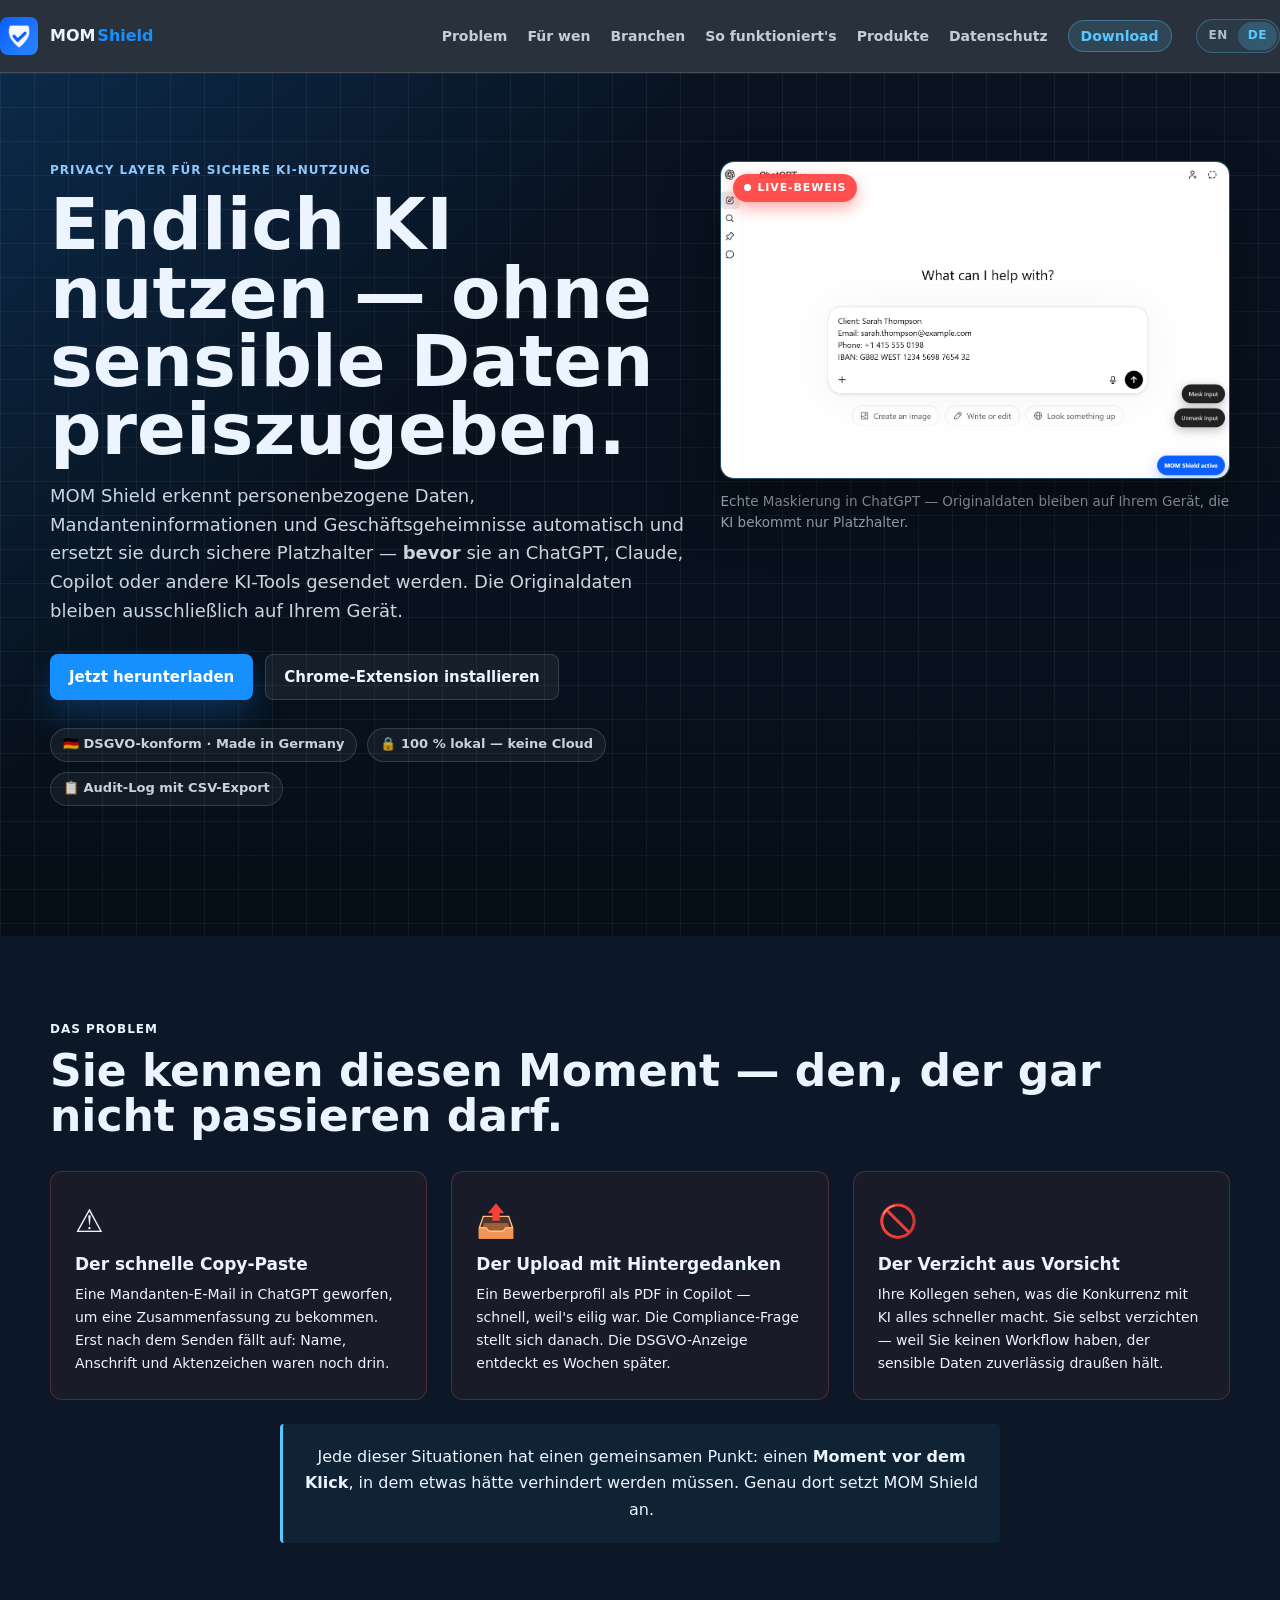
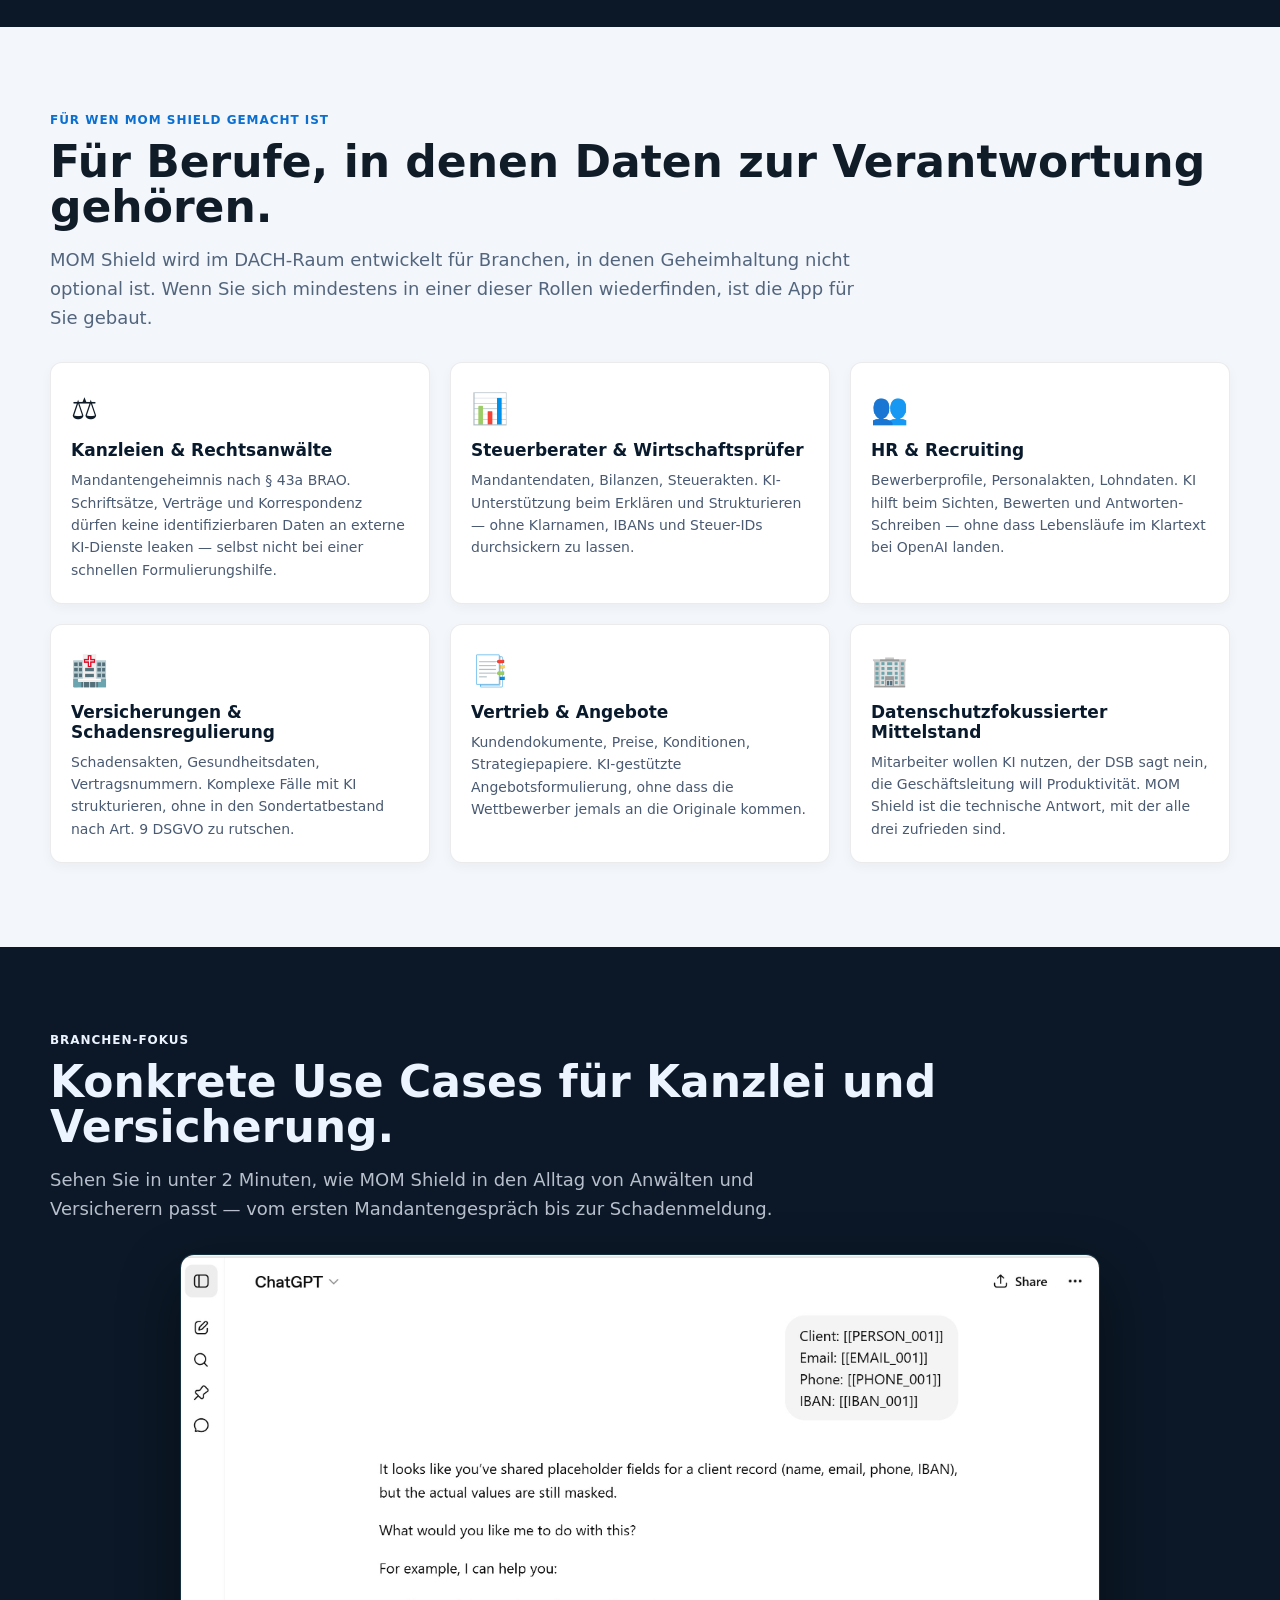
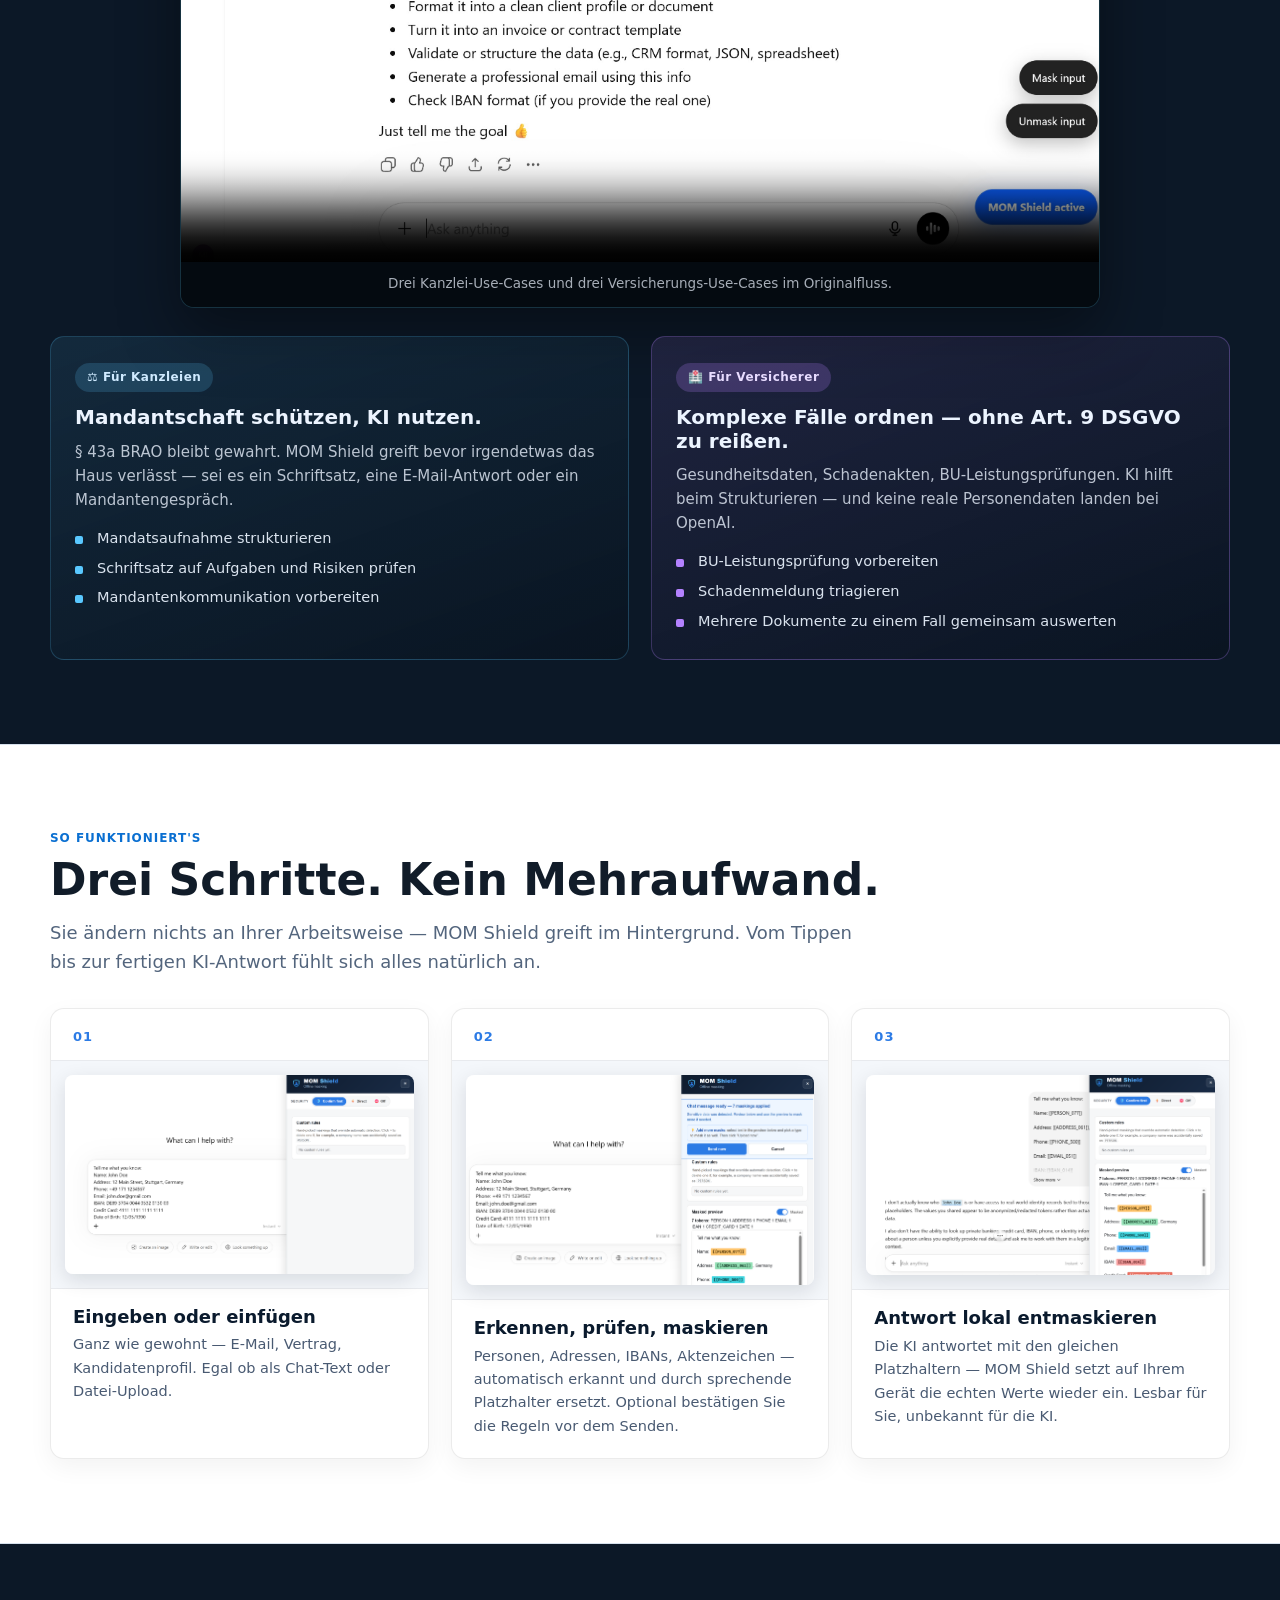
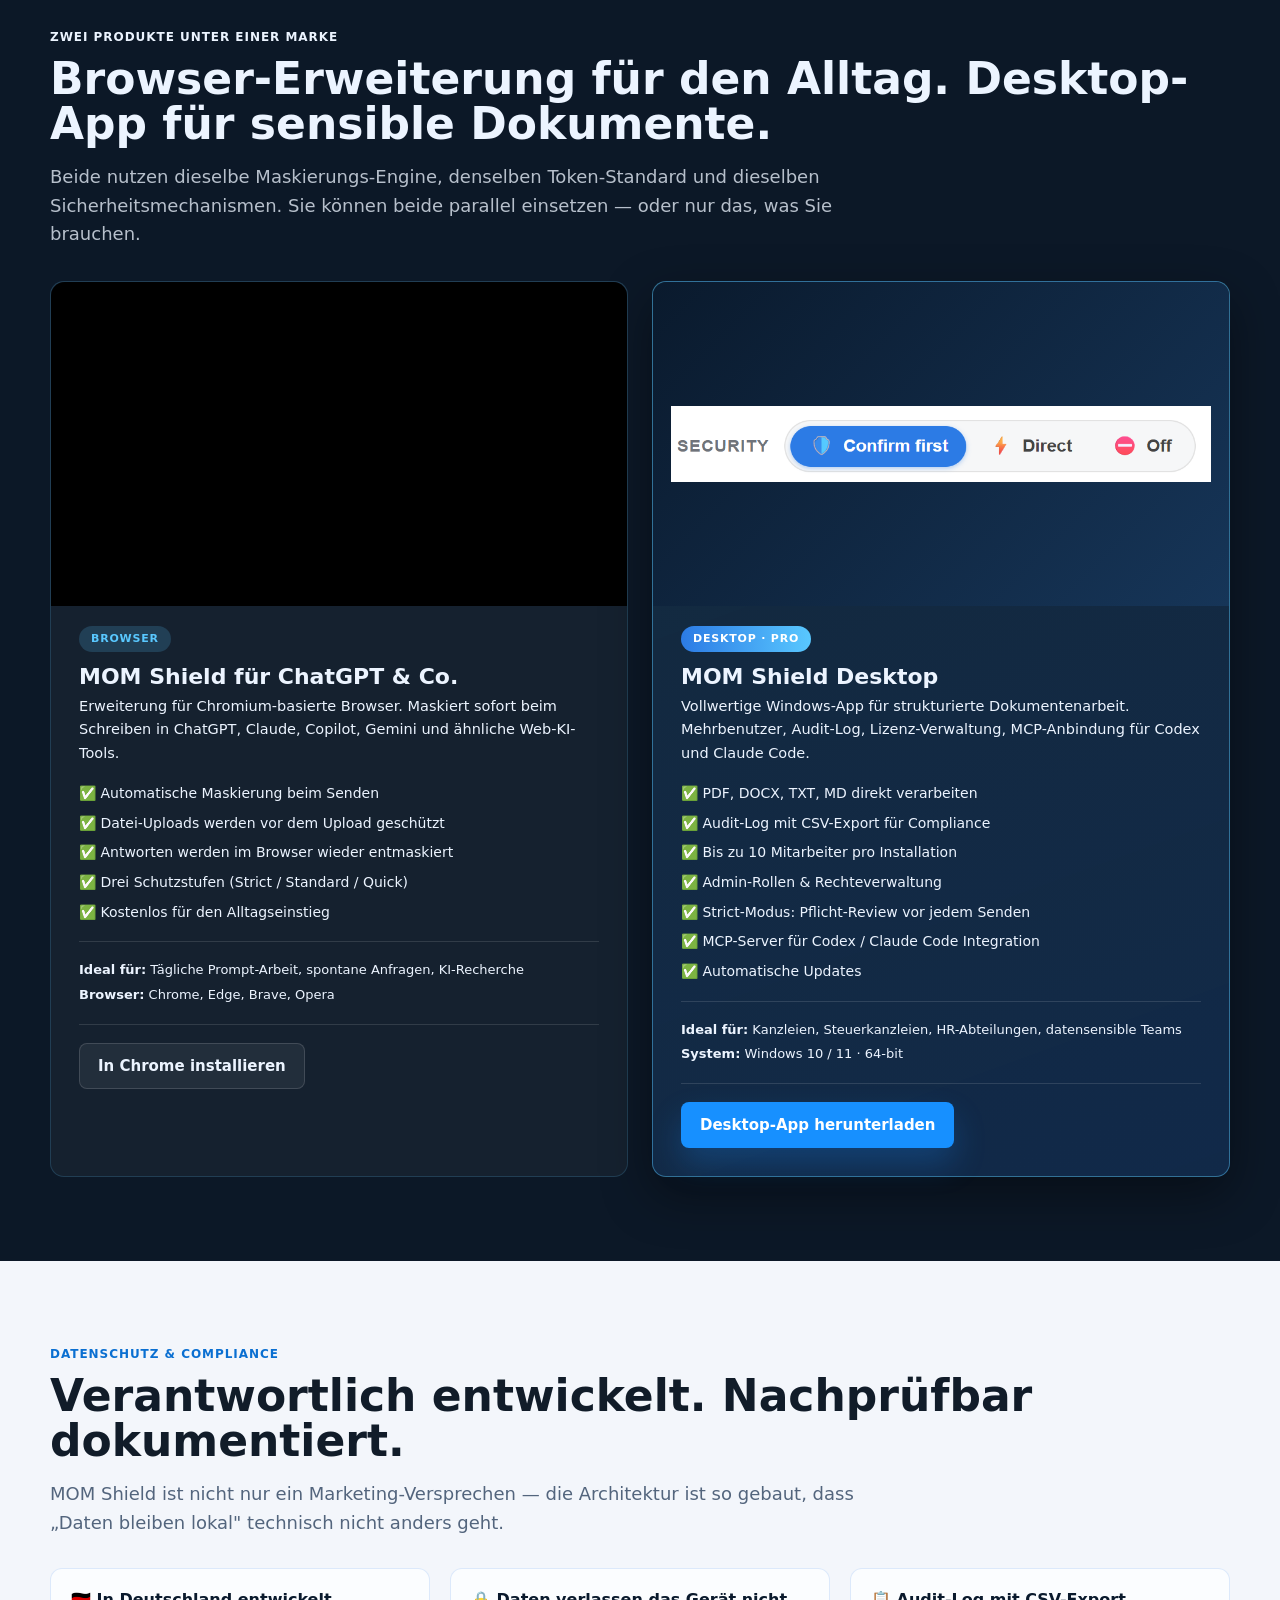
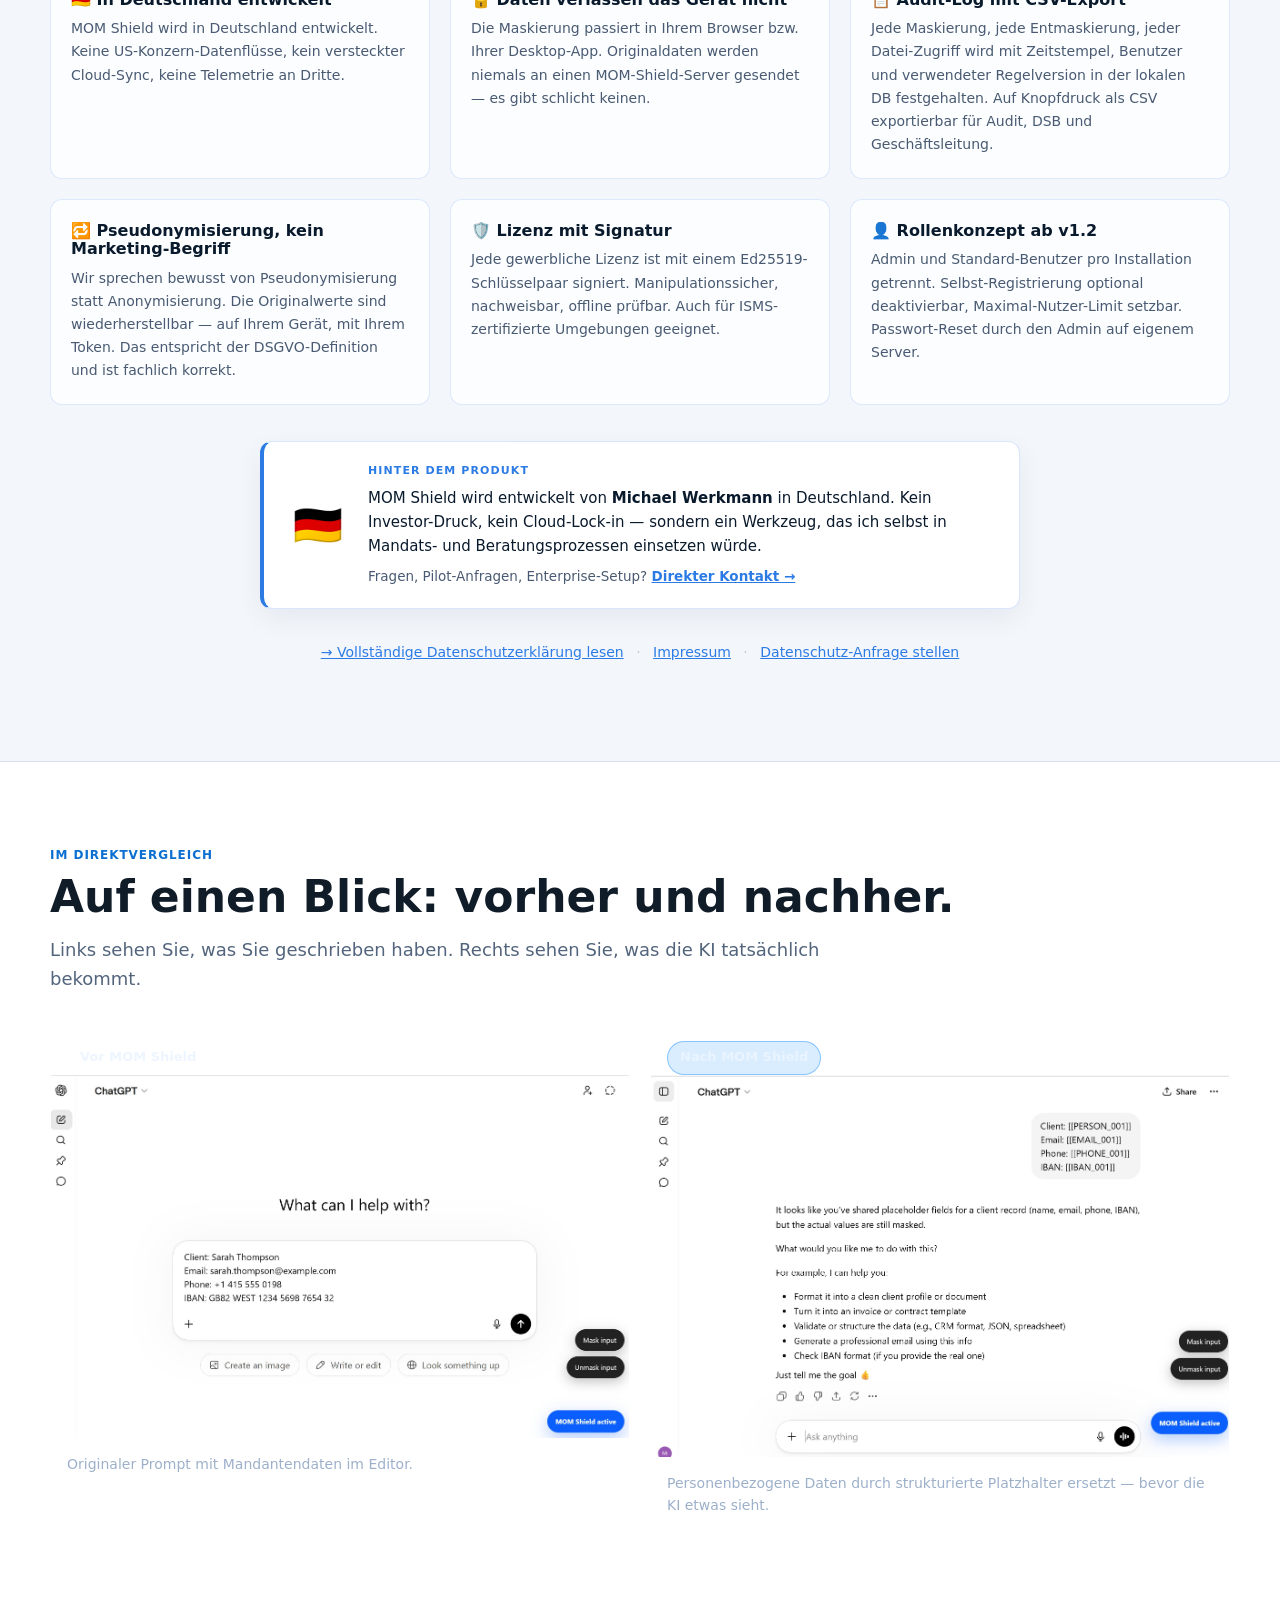
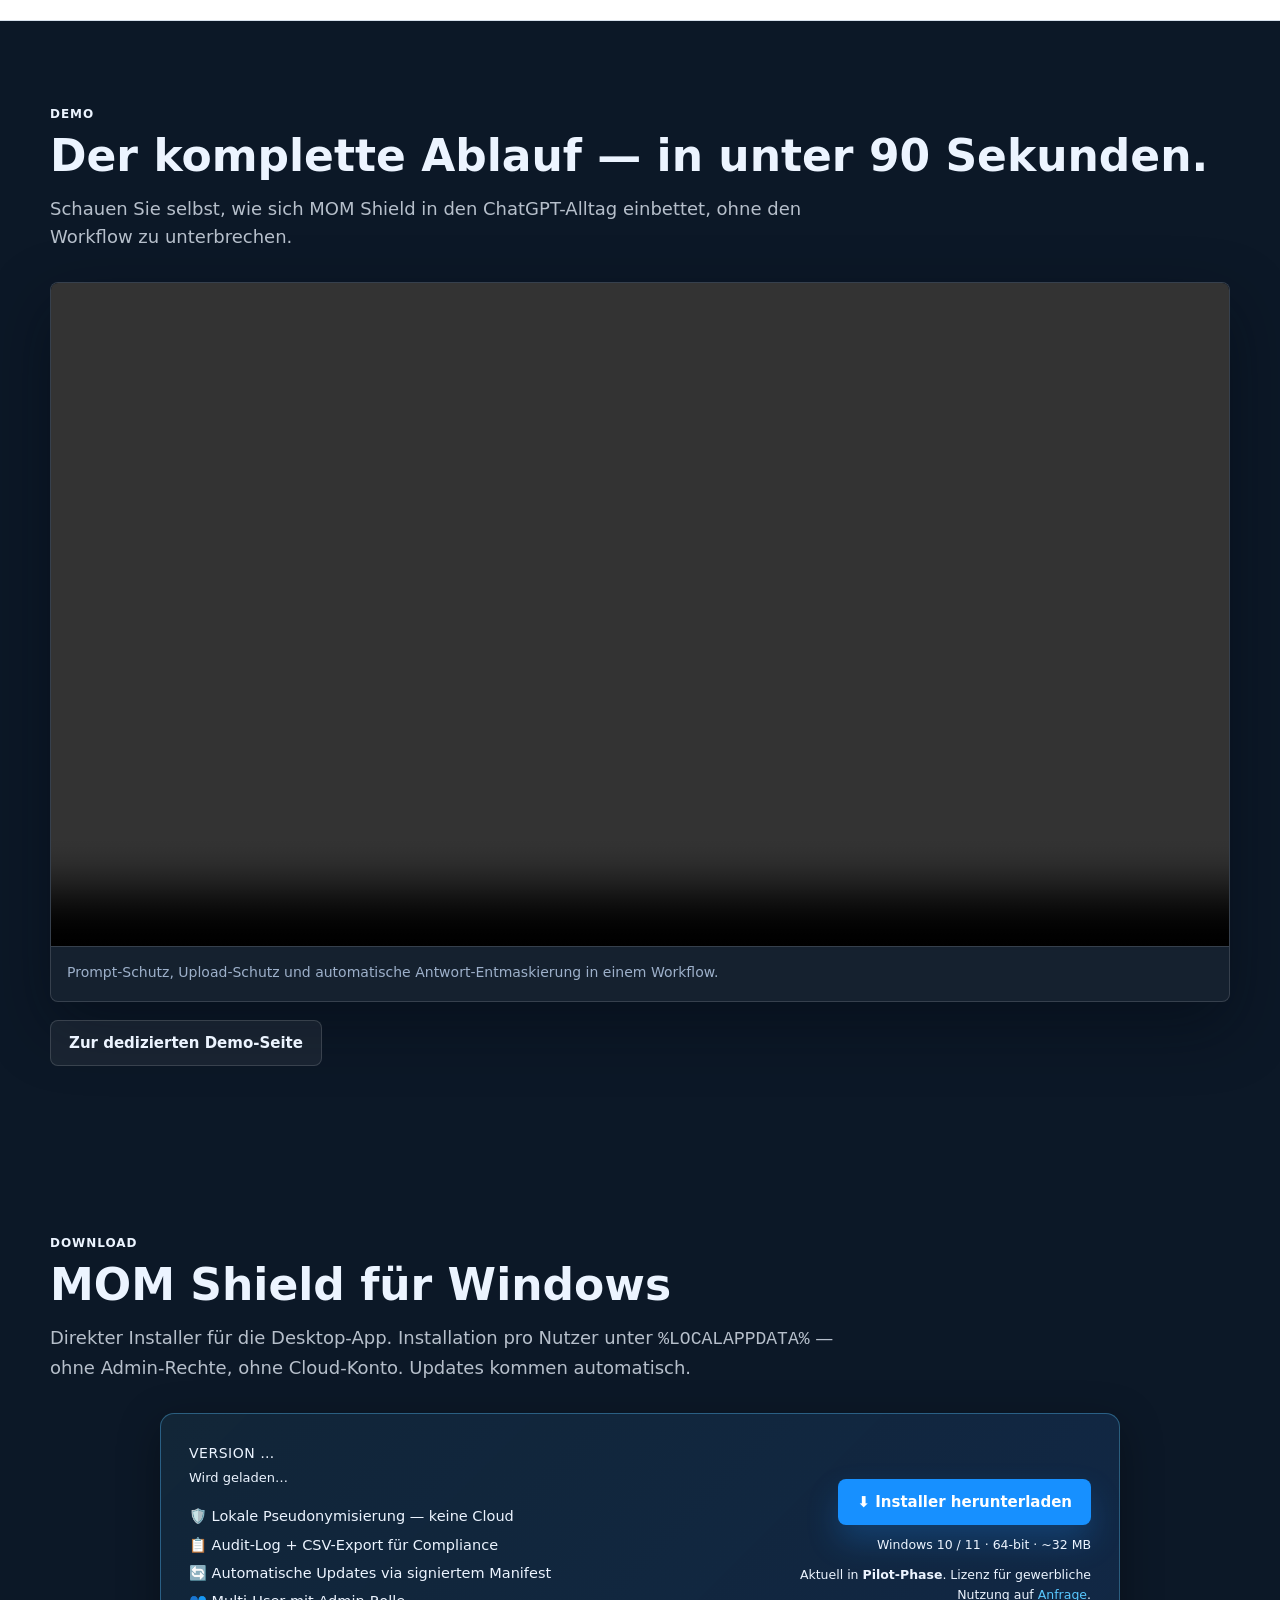
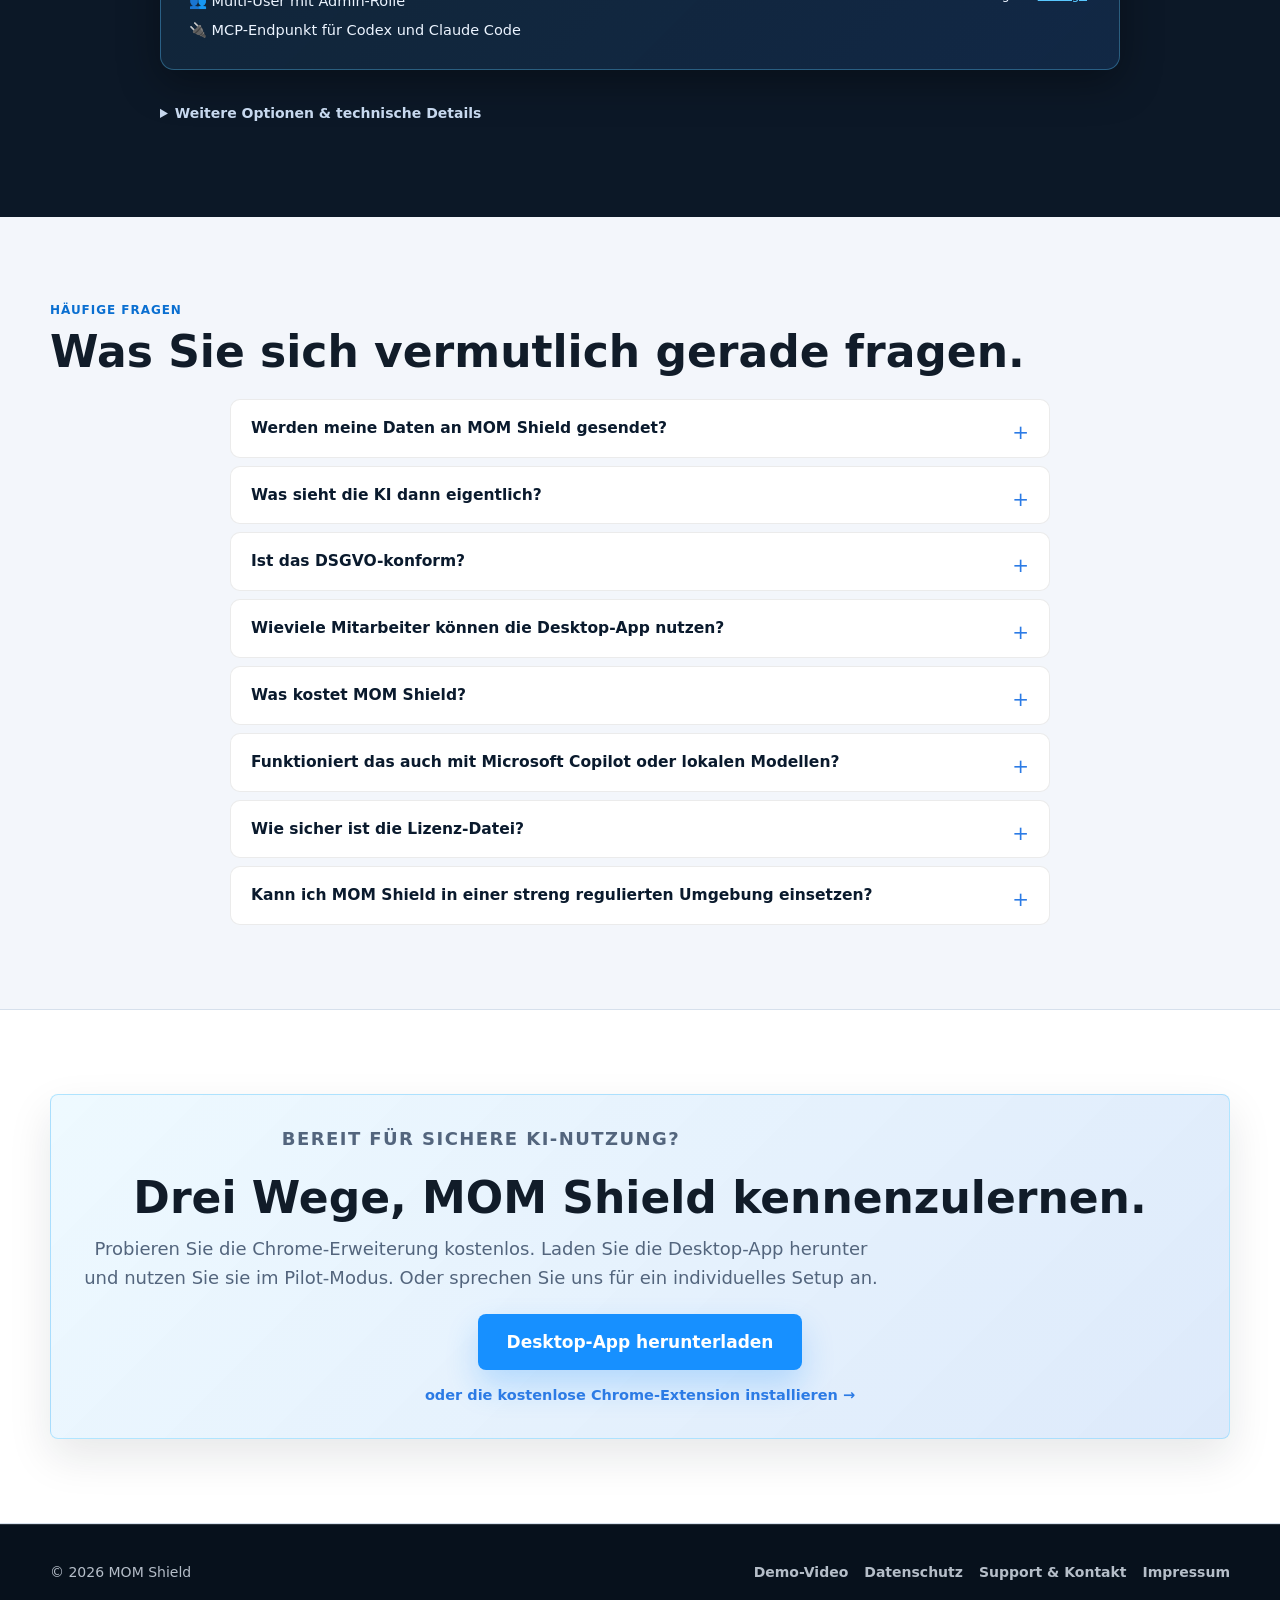
==== commit b8f2ee76: "Site relaunch: video hero, industry focus, screenshot workflow, DE default - Hero: replace static be" ====
--- a/docs/index.html
+++ b/docs/index.html
@@ -1,11 +1,27 @@
 <!doctype html>
-<html lang="en">
+<html lang="de">
 <head>
   <meta charset="utf-8">
   <meta name="viewport" content="width=device-width, initial-scale=1">
-  <title data-i18n="index.title">MOM Shield — Safe AI use for sensitive data</title>
-  <meta name="description" data-i18n-attr="content:index.desc" content="MOM Shield masks personal data, client information, and business secrets locally in your browser before they are sent to ChatGPT, Claude, or Copilot. Built for law firms, tax advisors, HR, and the privacy-sensitive mid-market.">
-  <meta name="keywords" content="AI privacy, ChatGPT GDPR, client confidentiality, pseudonymization, AI for law firms, privacy layer">
+  <title data-i18n="index.title">MOM Shield — Sichere KI-Nutzung für sensible Daten</title>
+  <meta name="description" data-i18n-attr="content:index.desc" content="MOM Shield maskiert personenbezogene Daten, Mandanteninformationen und Geschäftsgeheimnisse lokal in Ihrem Browser, bevor sie an ChatGPT, Claude oder Copilot gesendet werden. Für Kanzleien, Steuerberater, HR und den datensensiblen Mittelstand.">
+  <meta name="keywords" content="DSGVO ChatGPT, Mandantenschutz, KI für Kanzleien, Pseudonymisierung, Privacy Layer, KI Datenschutz">
+  <meta name="theme-color" content="#091321">
+
+  <meta property="og:type" content="website">
+  <meta property="og:site_name" content="MOM Shield">
+  <meta property="og:title" content="MOM Shield — Sichere KI-Nutzung für sensible Daten">
+  <meta property="og:description" content="Maskiert Mandantendaten lokal — bevor ChatGPT, Claude oder Copilot sie sehen. Für Kanzleien, Steuerberater, HR und Versicherer.">
+  <meta property="og:image" content="assets/og-image.png">
+  <meta property="og:url" content="https://michiwerkmann.github.io/mom-shield/">
+  <meta property="og:locale" content="de_DE">
+  <meta property="og:locale:alternate" content="en_US">
+
+  <meta name="twitter:card" content="summary_large_image">
+  <meta name="twitter:title" content="MOM Shield — Sichere KI-Nutzung für sensible Daten">
+  <meta name="twitter:description" content="Maskiert Mandantendaten lokal, bevor ChatGPT sie sieht. Made in Germany.">
+  <meta name="twitter:image" content="assets/og-image.png">
+
   <link rel="icon" href="assets/icon48.png">
   <link rel="stylesheet" href="styles.css">
   <script src="i18n.js" defer></script>
@@ -19,10 +35,11 @@
       </a>
       <div class="nav-links">
         <a href="#problem" data-i18n="nav.problem">Problem</a>
-        <a href="#zielgruppen" data-i18n="nav.audience">For whom</a>
-        <a href="#workflow" data-i18n="nav.workflow">How it works</a>
-        <a href="#produkte" data-i18n="nav.products">Products</a>
-        <a href="#compliance" data-i18n="nav.compliance">Privacy</a>
+        <a href="#zielgruppen" data-i18n="nav.audience">Für wen</a>
+        <a href="#branchen" data-i18n="nav.industry">Branchen</a>
+        <a href="#workflow" data-i18n="nav.workflow">So funktioniert's</a>
+        <a href="#produkte" data-i18n="nav.products">Produkte</a>
+        <a href="#compliance" data-i18n="nav.compliance">Datenschutz</a>
         <a href="#download" class="nav-cta" data-i18n="nav.cta">Download</a>
         <span class="lang-switch" role="group" data-i18n-attr="aria-label:lang.switch.aria" aria-label="Choose language">
           <button type="button" class="lang-btn" data-lang-btn="en" aria-pressed="true">EN</button>
@@ -38,75 +55,39 @@
       <div class="shell hero-shell">
         <div class="hero-head">
           <div class="hero-copy-block">
-            <p class="hero-kicker" data-i18n="hero.kicker">Privacy layer for safe AI use</p>
-            <h1 data-i18n="hero.h1">Finally use AI — without exposing sensitive data.</h1>
+            <p class="hero-kicker" data-i18n="hero.kicker">Privacy Layer für sichere KI-Nutzung</p>
+            <h1 data-i18n="hero.h1">Endlich KI nutzen — ohne sensible Daten preiszugeben.</h1>
             <p class="hero-copy" data-i18n="hero.copy">
-              MOM Shield automatically detects personal data, client information,
-              and business secrets and replaces them with safe placeholders —
-              <strong>before</strong> they are sent to ChatGPT, Claude, Copilot,
-              or other AI tools. The original data stays exclusively on your device.
+              MOM Shield erkennt personenbezogene Daten, Mandanteninformationen
+              und Geschäftsgeheimnisse automatisch und ersetzt sie durch sichere
+              Platzhalter — <strong>bevor</strong> sie an ChatGPT, Claude, Copilot
+              oder andere KI-Tools gesendet werden. Die Originaldaten bleiben
+              ausschließlich auf Ihrem Gerät.
             </p>
 
             <div class="hero-actions">
-              <a class="button button-primary" href="#download" data-i18n="hero.btn.dl">Download now</a>
-              <a class="button button-secondary" href="#workflow" data-i18n="hero.btn.how">How it works</a>
+              <a class="button button-primary" href="#download" data-i18n="hero.btn.dl">Jetzt herunterladen</a>
+              <a class="button button-secondary" href="https://chromewebstore.google.com/detail/mom-shield-privacy-pii-ma/cbogcmmcpmhjggmpdbmipncdpmigfjaj" rel="noopener" data-i18n="hero.btn.chrome">Chrome-Extension installieren</a>
             </div>
 
-            <div class="hero-pills" data-i18n-attr="aria-label:hero.pills.aria" aria-label="Trust signals">
-              <span class="pill" data-i18n="hero.pill.1">🇪🇺 GDPR-compliant</span>
-              <span class="pill" data-i18n="hero.pill.2">🔒 100% local</span>
-              <span class="pill" data-i18n="hero.pill.3">📋 Audit log</span>
-              <span class="pill" data-i18n="hero.pill.4">🌐 ChatGPT · Claude · Copilot · Gemini</span>
+            <div class="hero-pills" data-i18n-attr="aria-label:hero.pills.aria" aria-label="Vertrauenssignale">
+              <span class="pill" data-i18n="hero.pill.1">🇩🇪 DSGVO-konform · Made in Germany</span>
+              <span class="pill" data-i18n="hero.pill.2">🔒 100 % lokal — keine Cloud</span>
+              <span class="pill" data-i18n="hero.pill.3">📋 Audit-Log mit CSV-Export</span>
             </div>
           </div>
 
-          <aside class="hero-brand-stack" data-i18n-attr="aria-label:hero.brand.aria" aria-label="MOM Shield logo">
-            <div class="brand-showcase">
-              <img src="assets/logo.png" alt="MOM Shield logo">
+          <aside class="hero-video" data-i18n-attr="aria-label:hero.video.aria" aria-label="Live-Beweis: KI sieht nur Platzhalter">
+            <div class="hero-video-frame">
+              <span class="hero-video-tag" data-i18n="hero.video.tag">Live-Beweis</span>
+              <video autoplay muted loop playsinline preload="metadata" poster="assets/before-masking.jpg">
+                <source src="assets/hero-masking.mp4" type="video/mp4">
+              </video>
             </div>
+            <p class="hero-video-cap" data-i18n="hero.video.cap">
+              Echte Maskierung in ChatGPT — Originaldaten bleiben auf Ihrem Gerät, die KI bekommt nur Platzhalter.
+            </p>
           </aside>
-        </div>
-
-        <div class="hero-scene" data-i18n-attr="aria-label:hero.scene.aria" aria-label="Masking before and after">
-          <div class="scene-panel">
-            <p class="scene-label" data-i18n="hero.scene.left.label">What you type</p>
-            <p class="scene-title" data-i18n="hero.scene.left.title">A real client name in the prompt.</p>
-            <div class="code-window">
-              <span>Client: Sarah Thompson</span>
-              <span>Email: sarah.thompson@example.com</span>
-              <span>Phone: +49 89 1234 5678</span>
-              <span>IBAN: DE82 3704 0044 0532 0130 00</span>
-            </div>
-          </div>
-
-          <div class="scene-core">
-            <div class="core-badge">
-              <img src="assets/icon48.png" alt="MOM Shield badge">
-            </div>
-            <p class="scene-label" data-i18n="hero.scene.core.label">MOM Shield steps in</p>
-            <h2 data-i18n="hero.scene.core.h2">Local. Instant. Invisible.</h2>
-            <p class="core-copy" data-i18n="hero.scene.core.copy">
-              Sensitive values are replaced with meaningful placeholders in a
-              fraction of a second — and remembered persistently in the background,
-              so the answer becomes readable again.
-            </p>
-            <div class="core-points">
-              <span data-i18n="hero.scene.core.p1">Detects 17 PII types automatically</span>
-              <span data-i18n="hero.scene.core.p2">Custom rules per customer / client</span>
-              <span data-i18n="hero.scene.core.p3">Responses are unmasked locally</span>
-            </div>
-          </div>
-
-          <div class="scene-panel">
-            <p class="scene-label" data-i18n="hero.scene.right.label">What the AI sees</p>
-            <p class="scene-title" data-i18n="hero.scene.right.title">Only structured placeholders.</p>
-            <div class="code-window code-window-masked">
-              <span>Client: [[PERSON_001]]</span>
-              <span>Email: [[EMAIL_001]]</span>
-              <span>Phone: [[PHONE_001]]</span>
-              <span>IBAN: [[IBAN_001]]</span>
-            </div>
-          </div>
         </div>
       </div>
     </section>
@@ -234,50 +215,106 @@
       </div>
     </section>
 
+    <!-- ═══════════════ BRANCHEN ═══════════════ -->
+    <section class="section section-dark" id="branchen">
+      <div class="shell">
+        <p class="section-kicker" data-i18n="industry.kicker">Branchen-Fokus</p>
+        <h2 data-i18n="industry.h2">Konkrete Use Cases für Kanzlei und Versicherung.</h2>
+        <p class="lead" data-i18n="industry.lead">
+          Sehen Sie in unter 2 Minuten, wie MOM Shield in den Alltag von
+          Anwälten und Versicherern passt — vom ersten Mandantengespräch
+          bis zur Schadenmeldung.
+        </p>
+
+        <figure class="industry-video">
+          <video controls muted preload="metadata" playsinline poster="assets/after-masking.jpg">
+            <source src="assets/usecases-de.mp4" type="video/mp4" data-i18n-attr="src:industry.video.src">
+          </video>
+          <figcaption data-i18n="industry.video.cap">
+            Drei Kanzlei-Use-Cases und drei Versicherungs-Use-Cases im Originalfluss.
+          </figcaption>
+        </figure>
+
+        <div class="industry-grid">
+          <article class="industry-card industry-card-kanzlei">
+            <div class="industry-tag" data-i18n="industry.kanzlei.tag">⚖️ Für Kanzleien</div>
+            <h3 data-i18n="industry.kanzlei.h3">Mandantschaft schützen, KI nutzen.</h3>
+            <p data-i18n="industry.kanzlei.p">
+              §&nbsp;43a BRAO bleibt gewahrt. MOM Shield greift bevor irgendetwas
+              das Haus verlässt — sei es ein Schriftsatz, eine E-Mail-Antwort
+              oder ein Mandantengespräch.
+            </p>
+            <ul class="industry-list">
+              <li data-i18n="industry.kanzlei.u1">Mandatsaufnahme strukturieren</li>
+              <li data-i18n="industry.kanzlei.u2">Schriftsatz auf Aufgaben und Risiken prüfen</li>
+              <li data-i18n="industry.kanzlei.u3">Mandantenkommunikation vorbereiten</li>
+            </ul>
+          </article>
+
+          <article class="industry-card industry-card-versicherung">
+            <div class="industry-tag" data-i18n="industry.versicherung.tag">🏥 Für Versicherer</div>
+            <h3 data-i18n="industry.versicherung.h3">Komplexe Fälle ordnen — ohne Art. 9 DSGVO zu reißen.</h3>
+            <p data-i18n="industry.versicherung.p">
+              Gesundheitsdaten, Schadenakten, BU-Leistungsprüfungen. KI hilft
+              beim Strukturieren — und keine reale Personendaten landen bei OpenAI.
+            </p>
+            <ul class="industry-list">
+              <li data-i18n="industry.versicherung.u1">BU-Leistungsprüfung vorbereiten</li>
+              <li data-i18n="industry.versicherung.u2">Schadenmeldung triagieren</li>
+              <li data-i18n="industry.versicherung.u3">Mehrere Dokumente zu einem Fall gemeinsam auswerten</li>
+            </ul>
+          </article>
+        </div>
+      </div>
+    </section>
+
     <!-- ═══════════════ WORKFLOW ═══════════════ -->
     <section class="section section-neutral" id="workflow">
       <div class="shell">
-        <p class="section-kicker" data-i18n="workflow.kicker">How it works</p>
-        <h2 data-i18n="workflow.h2">Four steps. No extra effort.</h2>
+        <p class="section-kicker" data-i18n="workflow.kicker">So funktioniert's</p>
+        <h2 data-i18n="workflow.h2">Drei Schritte. Kein Mehraufwand.</h2>
         <p class="lead" data-i18n="workflow.lead">
-          You don't change how you work — MOM Shield steps in in the background.
-          From typing to the final AI response, everything feels natural.
+          Sie ändern nichts an Ihrer Arbeitsweise — MOM Shield greift im
+          Hintergrund. Vom Tippen bis zur fertigen KI-Antwort fühlt sich
+          alles natürlich an.
         </p>
 
-        <div class="workflow-grid workflow-grid-large">
-          <article class="workflow-step">
+        <div class="workflow-visual-grid">
+          <article class="workflow-visual-step">
             <p class="workflow-number">01</p>
-            <h3 data-i18n="workflow.step1.h3">You type or paste</h3>
+            <figure>
+              <img src="assets/step-1.png" alt="Schritt 1: Eingabe" loading="lazy">
+            </figure>
+            <h3 data-i18n="workflow.step1.h3">Eingeben oder einfügen</h3>
             <p data-i18n="workflow.step1.p">
-              As usual — email, contract, candidate profile, spreadsheet excerpt.
-              Whether as chat text or a file upload.
-            </p>
-          </article>
-          <article class="workflow-step">
+              Ganz wie gewohnt — E-Mail, Vertrag, Kandidatenprofil. Egal ob
+              als Chat-Text oder Datei-Upload.
+            </p>
+          </article>
+
+          <article class="workflow-visual-step">
             <p class="workflow-number">02</p>
-            <h3 data-i18n="workflow.step2.h3">MOM Shield detects &amp; masks</h3>
+            <figure>
+              <img src="assets/step-2.png" alt="Schritt 2: Bestätigen und maskieren" loading="lazy">
+            </figure>
+            <h3 data-i18n="workflow.step2.h3">Erkennen, prüfen, maskieren</h3>
             <p data-i18n="workflow.step2.p">
-              People, addresses, IBANs, phone numbers, IDs, secrets —
-              automatically detected and replaced with meaningful placeholders.
-              Custom rules per customer/client can be added.
-            </p>
-          </article>
-          <article class="workflow-step">
+              Personen, Adressen, IBANs, Aktenzeichen — automatisch erkannt
+              und durch sprechende Platzhalter ersetzt. Optional bestätigen
+              Sie die Regeln vor dem Senden.
+            </p>
+          </article>
+
+          <article class="workflow-visual-step">
             <p class="workflow-number">03</p>
-            <h3 data-i18n="workflow.step3.h3">The AI sees only placeholders</h3>
+            <figure>
+              <img src="assets/step-3.png" alt="Schritt 3: Antwort lokal entmaskieren" loading="lazy">
+            </figure>
+            <h3 data-i18n="workflow.step3.h3">Antwort lokal entmaskieren</h3>
             <p data-i18n="workflow.step3.p">
-              ChatGPT, Claude, Copilot, Gemini receive
-              <code>[[PERSON_001]]</code> instead of "Max Mustermann". The AI
-              can still respond in a structured way — it simply knows nothing.
-            </p>
-          </article>
-          <article class="workflow-step">
-            <p class="workflow-number">04</p>
-            <h3 data-i18n="workflow.step4.h3">The response is resolved locally</h3>
-            <p data-i18n="workflow.step4.p">
-              The response contains the same placeholders — MOM Shield replaces
-              them on your device with the original values again. Readable for
-              you, unknown to the AI.
+              Die KI antwortet mit den gleichen Platzhaltern — MOM Shield
+              setzt auf Ihrem Gerät die echten Werte wieder ein. Lesbar für
+              Sie, unbekannt für die KI.
             </p>
           </article>
         </div>
@@ -297,8 +334,13 @@
 
         <div class="products-grid">
           <article class="product-card product-card-browser">
+            <div class="product-visual">
+              <video autoplay muted loop playsinline preload="metadata">
+                <source src="assets/browser-confirm.mp4" type="video/mp4">
+              </video>
+            </div>
             <div class="product-badge" data-i18n="products.browser.badge">Browser</div>
-            <h3 data-i18n="products.browser.h3">MOM Shield for ChatGPT &amp; Co.</h3>
+            <h3 data-i18n="products.browser.h3">MOM Shield für ChatGPT &amp; Co.</h3>
             <p class="product-summary" data-i18n="products.browser.summary">
               Extension for Chromium-based browsers. Masks instantly while you
               write in ChatGPT, Claude, Copilot, Gemini, and similar web AI tools.
@@ -318,6 +360,9 @@
           </article>
 
           <article class="product-card product-card-desktop">
+            <div class="product-visual product-visual-image">
+              <img src="assets/security-level.png" alt="MOM Shield Desktop — Security-Level-Auswahl" loading="lazy">
+            </div>
             <div class="product-badge product-badge-pro" data-i18n="products.desktop.badge">Desktop · Pro</div>
             <h3 data-i18n="products.desktop.h3">MOM Shield Desktop</h3>
             <p class="product-summary" data-i18n="products.desktop.summary">
@@ -407,13 +452,29 @@
           </article>
         </div>
 
+        <div class="founder-card">
+          <div class="founder-mark" aria-hidden="true">🇩🇪</div>
+          <div class="founder-body">
+            <p class="founder-kicker" data-i18n="founder.kicker">Hinter dem Produkt</p>
+            <p class="founder-line" data-i18n="founder.line">
+              MOM Shield wird entwickelt von <strong>Michael Werkmann</strong>
+              in Deutschland. Kein Investor-Druck, kein Cloud-Lock-in — sondern
+              ein Werkzeug, das ich selbst in Mandats- und Beratungsprozessen
+              einsetzen würde.
+            </p>
+            <p class="founder-meta" data-i18n="founder.meta">
+              Fragen, Pilot-Anfragen, Enterprise-Setup? <a href="support.html">Direkter Kontakt →</a>
+            </p>
+          </div>
+        </div>
+
         <div class="compliance-bridge">
           <p>
-            <a href="privacy.html" data-i18n="compliance.bridge.priv">→ Read the full privacy policy</a>
+            <a href="privacy.html" data-i18n="compliance.bridge.priv">→ Vollständige Datenschutzerklärung lesen</a>
             <span class="bridge-sep">·</span>
-            <a href="imprint.html" data-i18n="compliance.bridge.imp">Legal Notice</a>
+            <a href="imprint.html" data-i18n="compliance.bridge.imp">Impressum</a>
             <span class="bridge-sep">·</span>
-            <a href="support.html" data-i18n="compliance.bridge.req">Submit a privacy request</a>
+            <a href="support.html" data-i18n="compliance.bridge.req">Datenschutz-Anfrage stellen</a>
           </p>
         </div>
       </div>
@@ -649,10 +710,9 @@
             Try the Chrome extension for free. Download the desktop app and
             use it in pilot mode. Or talk to us about an individual setup.
           </p>
-          <div class="closing-actions">
-            <a class="button button-primary" href="#download" data-i18n="cta.btn1">Get the desktop app</a>
-            <a class="button button-secondary" href="https://chromewebstore.google.com/detail/mom-shield-privacy-pii-ma/cbogcmmcpmhjggmpdbmipncdpmigfjaj" rel="noopener" data-i18n="cta.btn2">Chrome extension</a>
-            <a class="button button-secondary" href="support.html" data-i18n="cta.btn3">Request pilot access</a>
+          <div class="closing-actions closing-actions-focused">
+            <a class="button button-primary button-lg" href="#download" data-i18n="cta.btn1">Desktop-App herunterladen</a>
+            <a class="text-link" href="https://chromewebstore.google.com/detail/mom-shield-privacy-pii-ma/cbogcmmcpmhjggmpdbmipncdpmigfjaj" rel="noopener" data-i18n="cta.btn2">oder die kostenlose Chrome-Extension installieren →</a>
           </div>
         </div>
       </div>
--- a/docs/styles.css
+++ b/docs/styles.css
@@ -1399,3 +1399,278 @@
   }
 }
 
+/* ═══════════════ Hero video (new) ═══════════════ */
+.hero-video {
+  display: flex;
+  flex-direction: column;
+  gap: 12px;
+}
+.hero-video-frame {
+  position: relative;
+  border: 1px solid rgba(89, 200, 255, 0.35);
+  border-radius: 14px;
+  overflow: hidden;
+  background: rgba(7, 17, 28, 0.66);
+  box-shadow: 0 30px 60px rgba(0, 0, 0, 0.45);
+  aspect-ratio: 16 / 10;
+}
+.hero-video-frame video {
+  display: block;
+  width: 100%;
+  height: 100%;
+  object-fit: cover;
+  background: #000;
+}
+.hero-video-tag {
+  position: absolute;
+  top: 12px;
+  left: 12px;
+  z-index: 2;
+  display: inline-flex;
+  align-items: center;
+  gap: 6px;
+  padding: 5px 11px;
+  border-radius: 999px;
+  background: rgba(255, 64, 64, 0.92);
+  color: #fff;
+  font-size: 11px;
+  font-weight: 800;
+  letter-spacing: 0.08em;
+  text-transform: uppercase;
+  box-shadow: 0 6px 16px rgba(255, 64, 64, 0.45);
+}
+.hero-video-tag::before {
+  content: "";
+  width: 7px;
+  height: 7px;
+  border-radius: 50%;
+  background: #fff;
+  box-shadow: 0 0 0 0 rgba(255, 255, 255, 0.7);
+  animation: hero-pulse 1.6s ease-out infinite;
+}
+@keyframes hero-pulse {
+  0%   { box-shadow: 0 0 0 0 rgba(255, 255, 255, 0.7); }
+  70%  { box-shadow: 0 0 0 10px rgba(255, 255, 255, 0); }
+  100% { box-shadow: 0 0 0 0 rgba(255, 255, 255, 0); }
+}
+.hero-video-cap {
+  margin: 0;
+  font-size: 13.5px;
+  line-height: 1.55;
+  color: rgba(236, 244, 255, 0.7);
+}
+
+/* ═══════════════ Branchen / Industry section ═══════════════ */
+.industry-video {
+  margin: 28px auto 28px;
+  max-width: 920px;
+  border-radius: 14px;
+  overflow: hidden;
+  background: #000;
+  border: 1px solid rgba(89, 200, 255, 0.25);
+  box-shadow: 0 24px 60px rgba(0, 0, 0, 0.4);
+}
+.industry-video video {
+  display: block;
+  width: 100%;
+  height: auto;
+  background: #000;
+}
+.industry-video figcaption {
+  margin: 0;
+  padding: 12px 18px;
+  font-size: 13.5px;
+  color: rgba(236, 244, 255, 0.7);
+  background: rgba(7, 17, 28, 0.6);
+  text-align: center;
+}
+.industry-grid {
+  display: grid;
+  grid-template-columns: 1fr 1fr;
+  gap: 22px;
+  margin-top: 14px;
+}
+@media (max-width: 880px) { .industry-grid { grid-template-columns: 1fr; } }
+.industry-card {
+  padding: 26px 24px;
+  border-radius: 14px;
+  background: rgba(255, 255, 255, 0.04);
+  border: 1px solid rgba(89, 200, 255, 0.22);
+  transition: transform .18s, border-color .18s, box-shadow .18s;
+}
+.industry-card:hover {
+  transform: translateY(-2px);
+  border-color: rgba(89, 200, 255, 0.5);
+  box-shadow: 0 18px 38px rgba(0, 0, 0, 0.35);
+}
+.industry-card-kanzlei { background: linear-gradient(160deg, rgba(89, 200, 255, 0.10), rgba(7, 17, 28, 0.5)); }
+.industry-card-versicherung { background: linear-gradient(160deg, rgba(180, 130, 255, 0.12), rgba(7, 17, 28, 0.5)); border-color: rgba(180, 130, 255, 0.28); }
+.industry-card-versicherung:hover { border-color: rgba(180, 130, 255, 0.55); }
+.industry-tag {
+  display: inline-flex;
+  align-items: center;
+  gap: 6px;
+  padding: 5px 12px;
+  border-radius: 999px;
+  background: rgba(89, 200, 255, 0.18);
+  color: #cfeaff;
+  font-size: 12px;
+  font-weight: 800;
+  letter-spacing: 0.04em;
+  margin-bottom: 14px;
+}
+.industry-card-versicherung .industry-tag { background: rgba(180, 130, 255, 0.22); color: #e8dcff; }
+.industry-card h3 { margin: 0 0 10px; font-size: 20px; line-height: 1.18; color: #ecf4ff; }
+.industry-card > p { margin: 0 0 16px; color: rgba(236, 244, 255, 0.78); font-size: 15px; line-height: 1.6; }
+.industry-list { list-style: none; padding: 0; margin: 0; display: grid; gap: 8px; }
+.industry-list li {
+  position: relative;
+  padding-left: 22px;
+  color: rgba(236, 244, 255, 0.92);
+  font-size: 14.5px;
+  line-height: 1.5;
+}
+.industry-list li::before {
+  content: "";
+  position: absolute;
+  left: 0;
+  top: 8px;
+  width: 8px;
+  height: 8px;
+  border-radius: 2px;
+  background: #59c8ff;
+}
+.industry-card-versicherung .industry-list li::before { background: #b482ff; }
+
+/* ═══════════════ Workflow with screenshots ═══════════════ */
+.workflow-visual-grid {
+  display: grid;
+  grid-template-columns: repeat(3, 1fr);
+  gap: 22px;
+  margin-top: 32px;
+}
+@media (max-width: 980px) { .workflow-visual-grid { grid-template-columns: 1fr; } }
+.workflow-visual-step {
+  display: flex;
+  flex-direction: column;
+  background: #ffffff;
+  border: 1px solid rgba(0, 0, 0, 0.08);
+  border-radius: 14px;
+  box-shadow: 0 8px 24px rgba(7, 17, 28, 0.05);
+  overflow: hidden;
+  transition: transform .18s, box-shadow .18s;
+}
+.workflow-visual-step:hover {
+  transform: translateY(-3px);
+  box-shadow: 0 18px 38px rgba(7, 17, 28, 0.12);
+}
+.workflow-visual-step .workflow-number {
+  margin: 18px 22px 0;
+  font-size: 13px;
+  font-weight: 800;
+  letter-spacing: 0.08em;
+  color: #2c7be5;
+}
+.workflow-visual-step figure {
+  margin: 12px 0 0;
+  background: #f4f7fb;
+  border-top: 1px solid rgba(0, 0, 0, 0.05);
+  border-bottom: 1px solid rgba(0, 0, 0, 0.05);
+  padding: 14px;
+}
+.workflow-visual-step figure img {
+  display: block;
+  width: 100%;
+  height: auto;
+  border-radius: 8px;
+  box-shadow: 0 6px 20px rgba(7, 17, 28, 0.12);
+}
+.workflow-visual-step h3 {
+  margin: 18px 22px 6px;
+  font-size: 18px;
+  color: #0a1a2d;
+}
+.workflow-visual-step > p {
+  margin: 0 22px 20px;
+  color: #495a72;
+  font-size: 14.5px;
+  line-height: 1.6;
+}
+
+/* ═══════════════ Product visual ═══════════════ */
+.product-visual {
+  margin: -32px -28px 20px;
+  background: #000;
+  border-radius: 14px 14px 0 0;
+  overflow: hidden;
+  aspect-ratio: 16 / 9;
+}
+.product-visual video,
+.product-visual img {
+  display: block;
+  width: 100%;
+  height: 100%;
+  object-fit: cover;
+}
+.product-visual-image {
+  background: linear-gradient(135deg, #0a1a2d, #163558);
+}
+.product-visual-image img {
+  object-fit: contain;
+  padding: 18px;
+}
+
+/* ═══════════════ Founder card ═══════════════ */
+.founder-card {
+  margin: 36px auto 0;
+  max-width: 760px;
+  display: grid;
+  grid-template-columns: 64px 1fr;
+  gap: 18px;
+  padding: 20px 22px;
+  background: #ffffff;
+  border: 1px solid rgba(44, 123, 229, 0.18);
+  border-left: 4px solid #2c7be5;
+  border-radius: 12px;
+  box-shadow: 0 10px 28px rgba(7, 17, 28, 0.06);
+}
+.founder-mark {
+  font-size: 40px;
+  line-height: 1;
+  align-self: center;
+  text-align: center;
+}
+.founder-kicker {
+  margin: 0 0 6px;
+  font-size: 11px;
+  font-weight: 800;
+  letter-spacing: 0.1em;
+  text-transform: uppercase;
+  color: #2c7be5;
+}
+.founder-line { margin: 0 0 8px; color: #0a1a2d; font-size: 15px; line-height: 1.6; }
+.founder-meta { margin: 0; font-size: 13.5px; color: #495a72; }
+.founder-meta a { color: #2c7be5; text-decoration: underline; font-weight: 700; }
+@media (max-width: 540px) {
+  .founder-card { grid-template-columns: 1fr; text-align: left; }
+  .founder-mark { text-align: left; }
+}
+
+/* ═══════════════ Closing CTA focused ═══════════════ */
+.closing-actions-focused {
+  flex-direction: column;
+  align-items: center;
+  gap: 14px;
+}
+.button-lg {
+  min-height: 56px;
+  padding: 0 28px;
+  font-size: 17px;
+}
+.closing-actions-focused .text-link {
+  color: #2c7be5;
+  font-size: 14.5px;
+  font-weight: 700;
+}
+.closing-actions-focused .text-link:hover { color: #1a5cb8; }
+
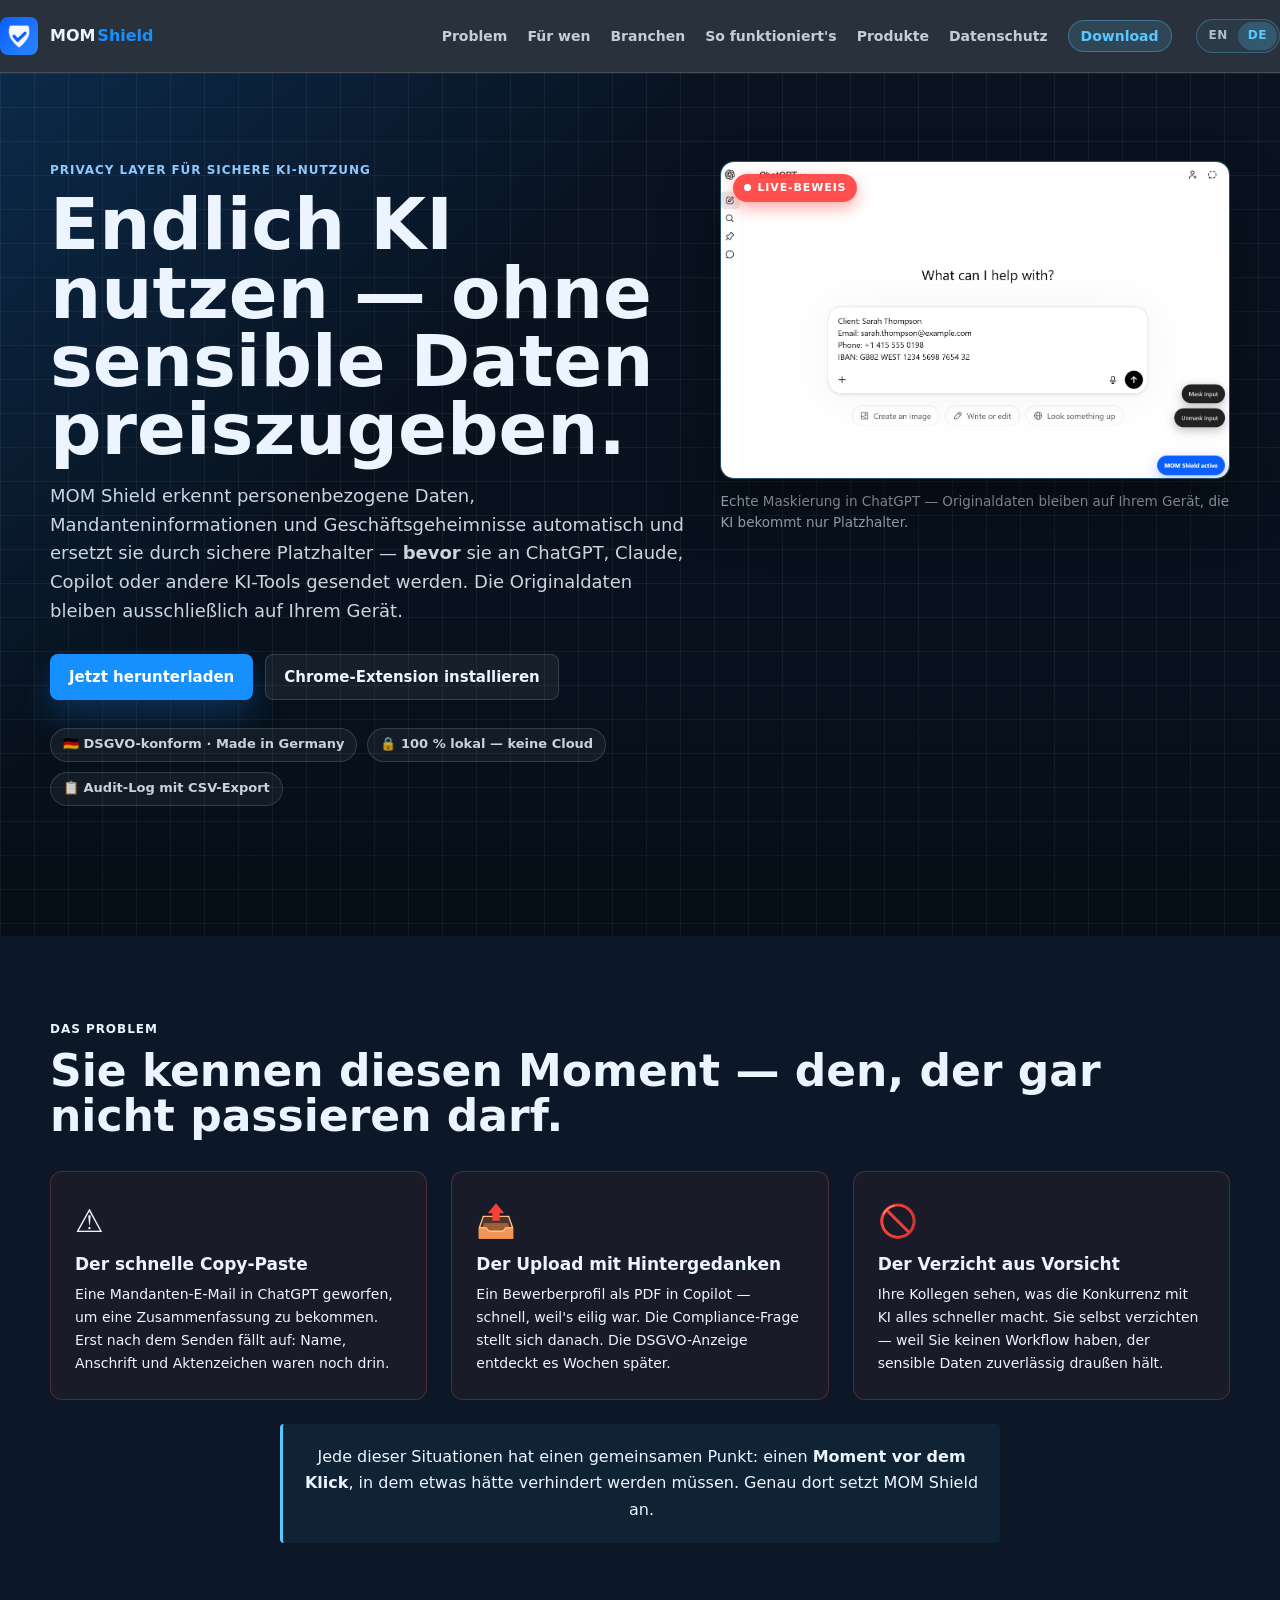
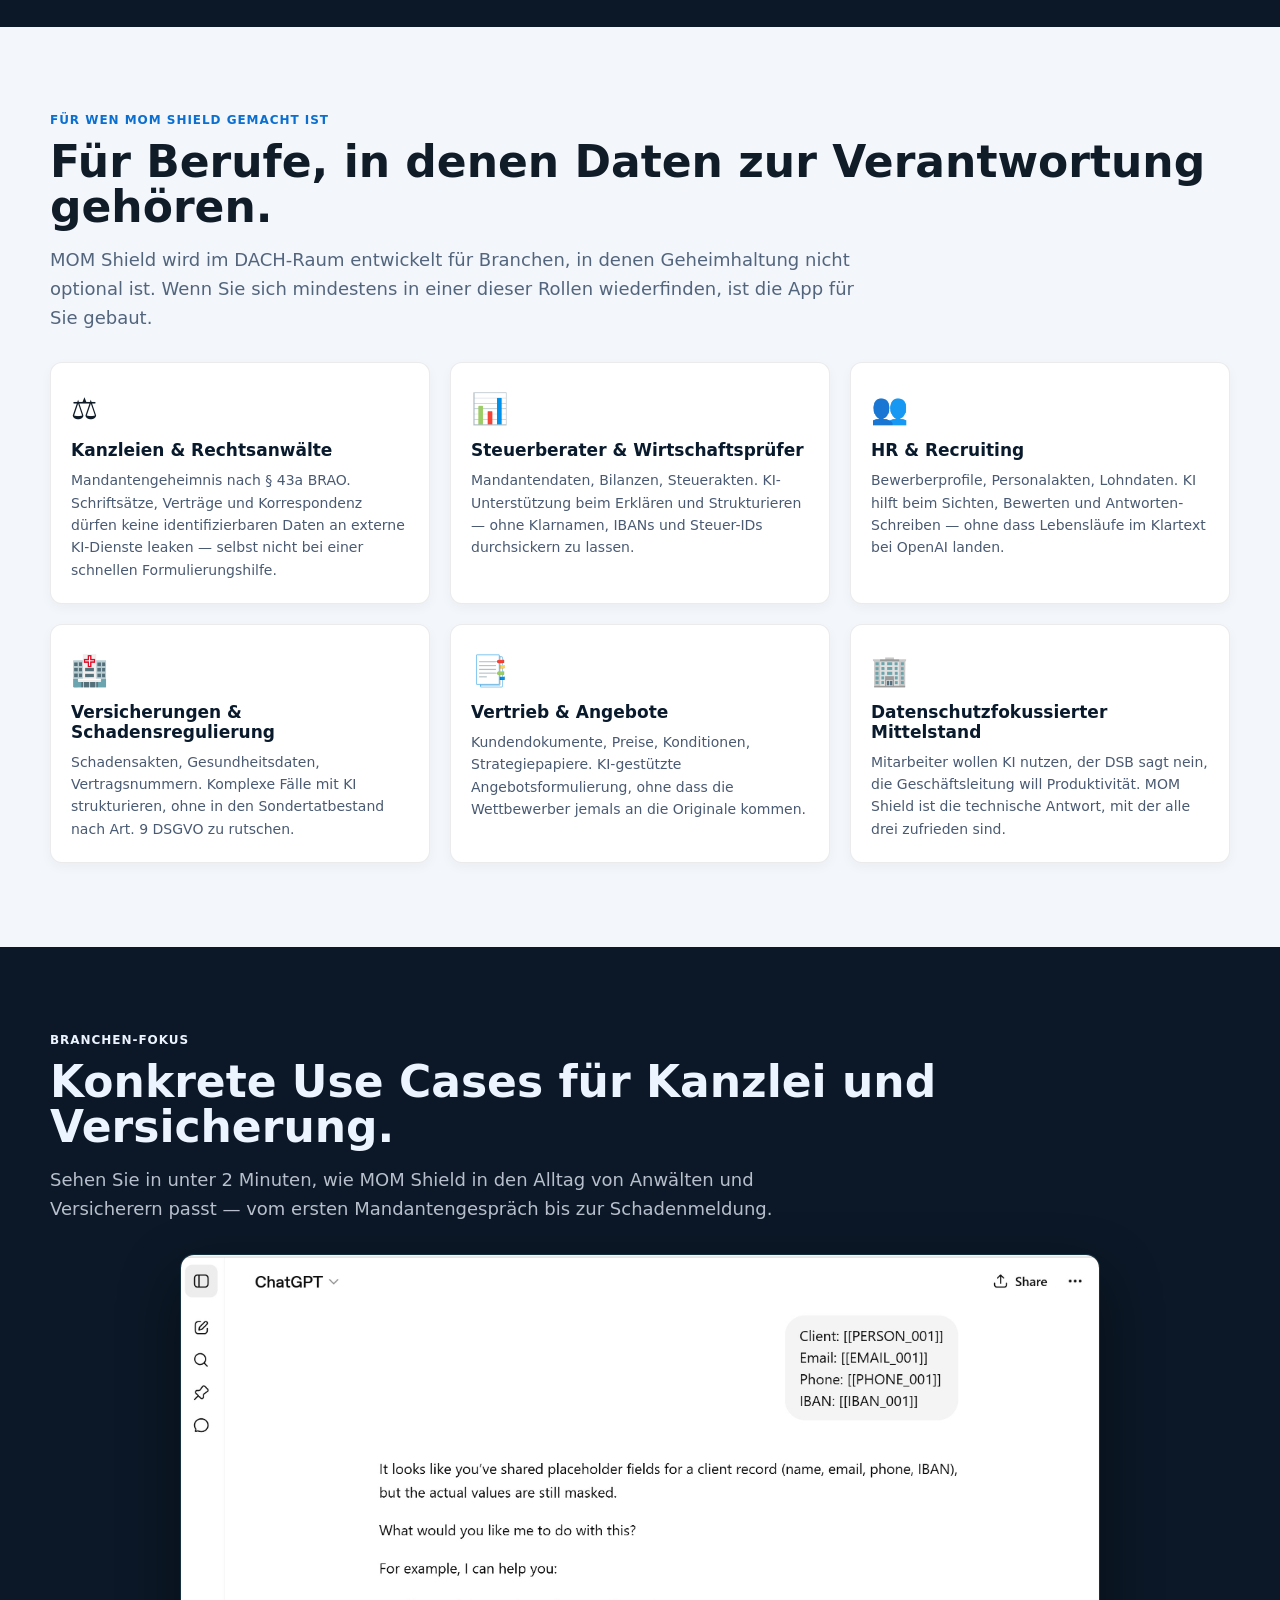
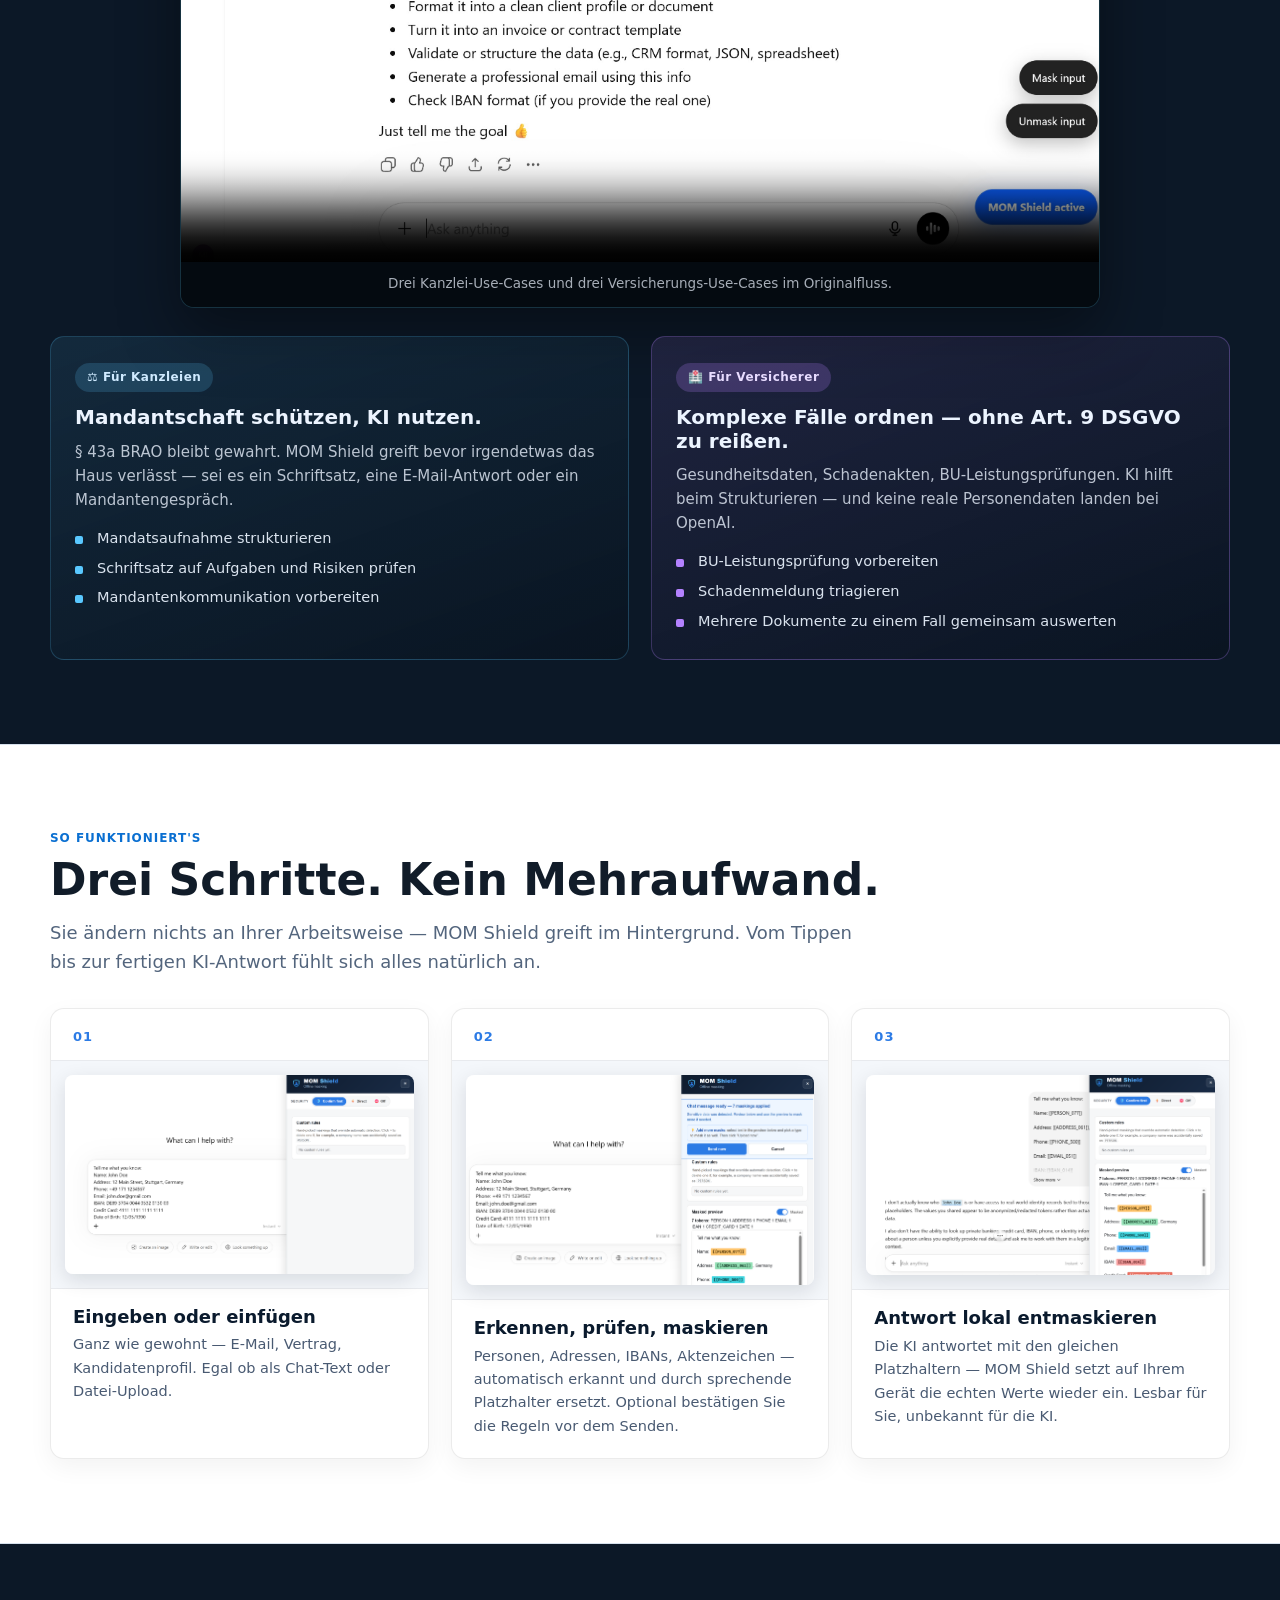
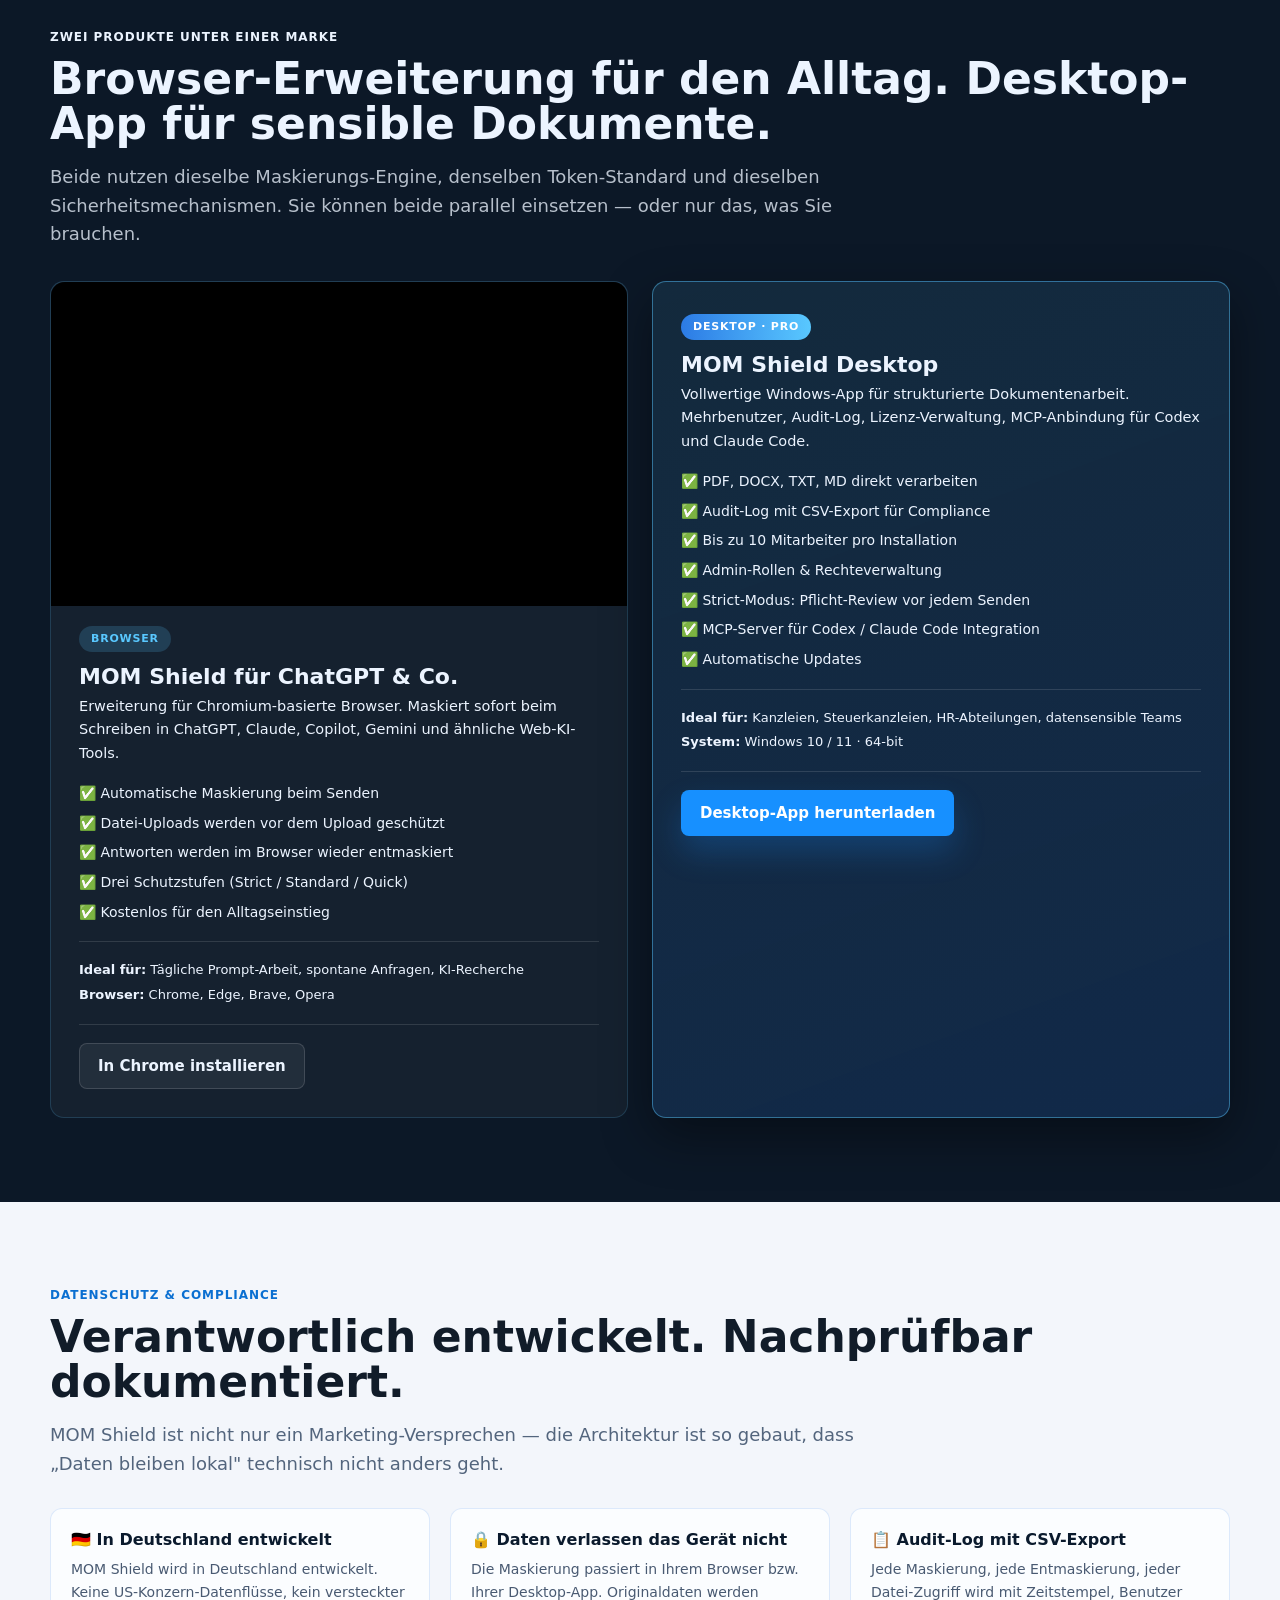
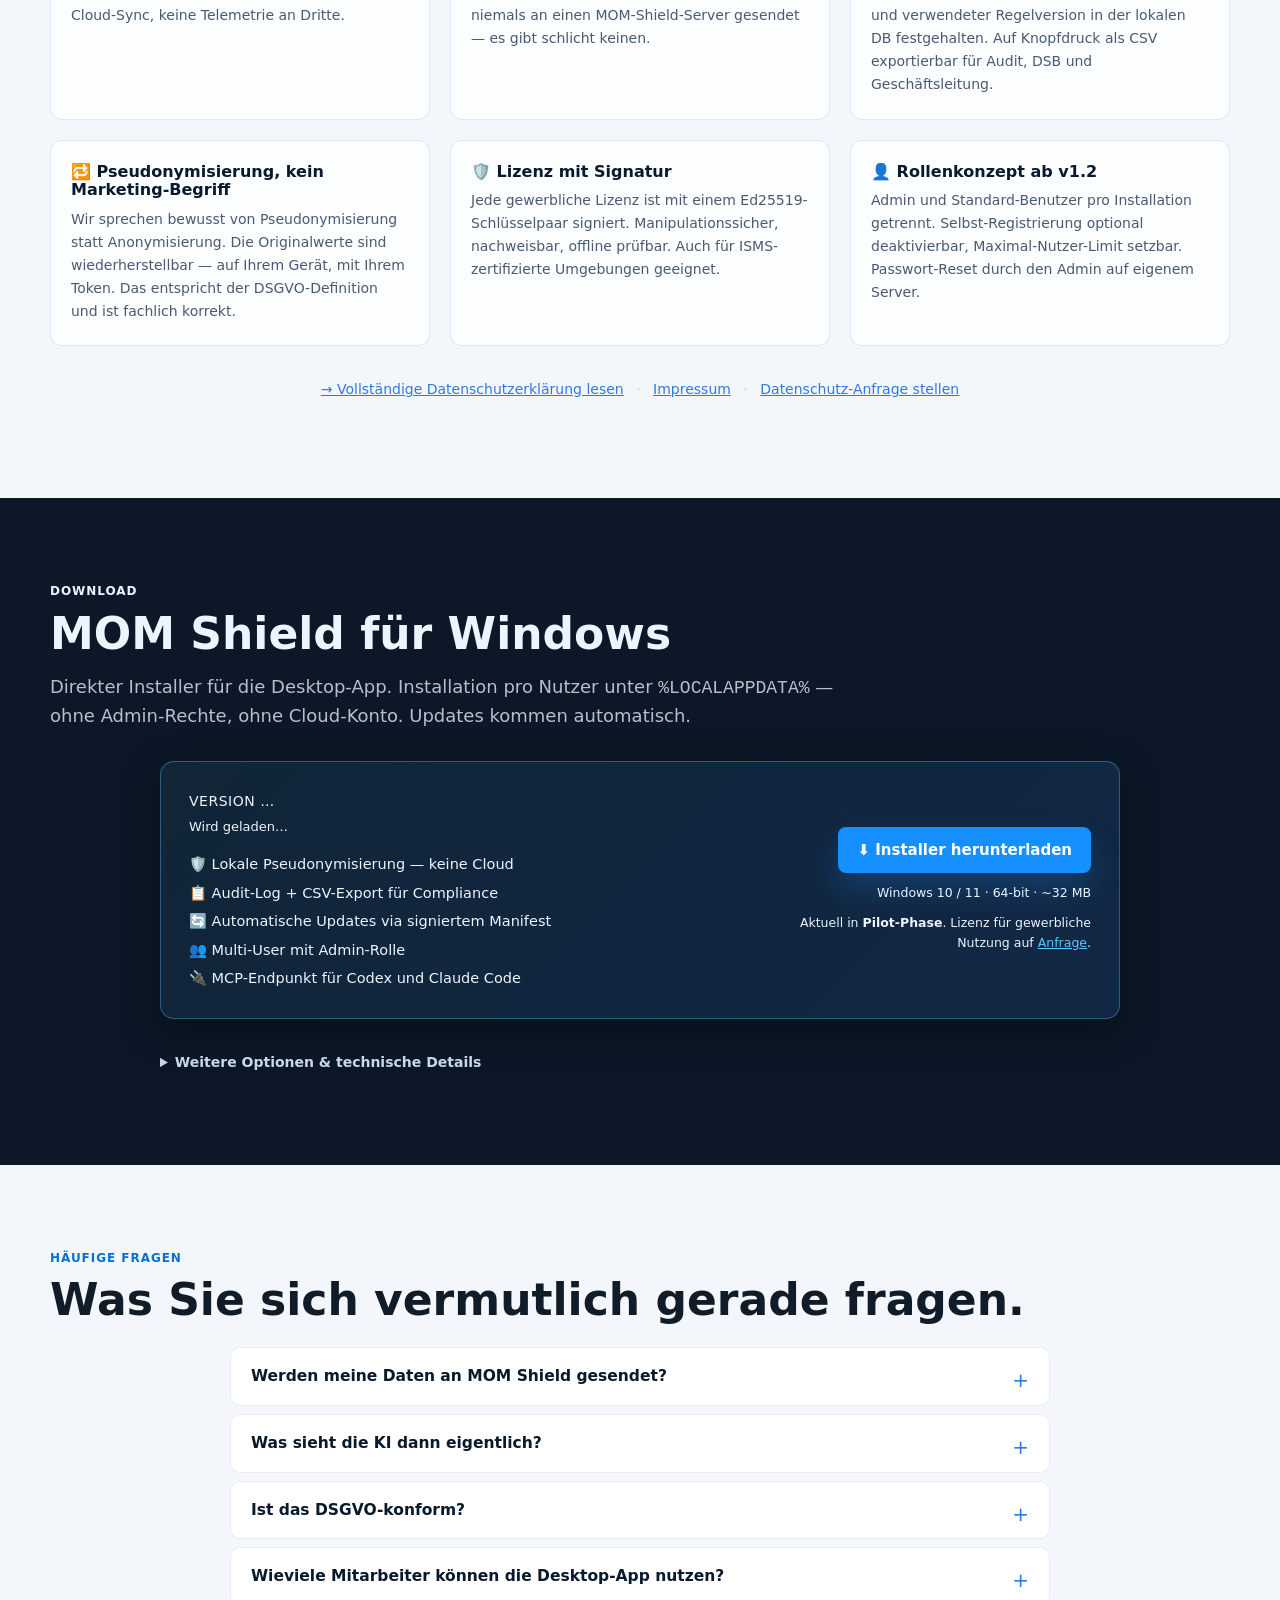
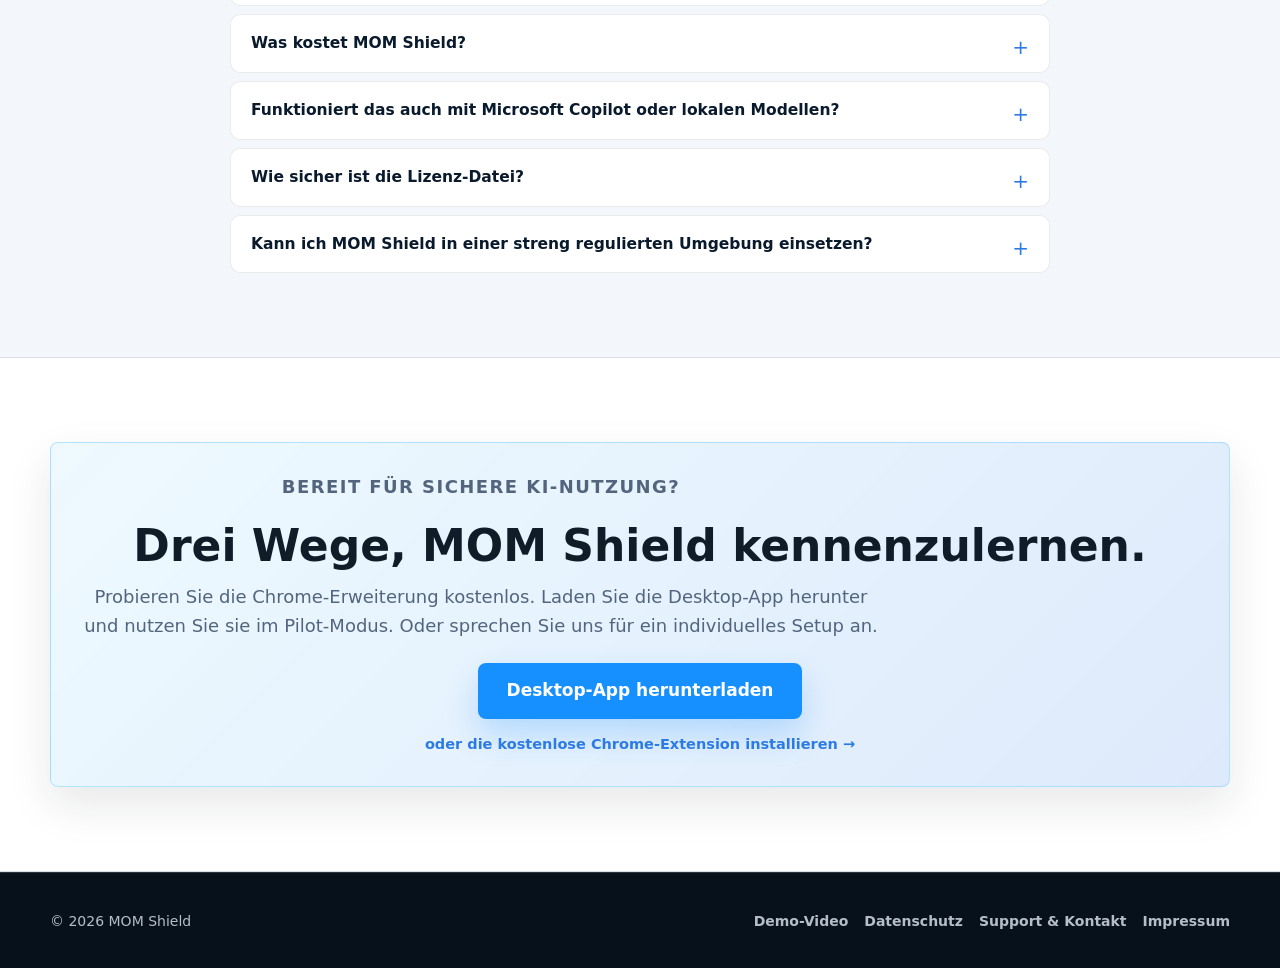
==== commit 316719d9: "site: remove outdated desktop image, founder card, proof and demo sections" ====
--- a/docs/index.html
+++ b/docs/index.html
@@ -360,9 +360,6 @@
           </article>
 
           <article class="product-card product-card-desktop">
-            <div class="product-visual product-visual-image">
-              <img src="assets/security-level.png" alt="MOM Shield Desktop — Security-Level-Auswahl" loading="lazy">
-            </div>
             <div class="product-badge product-badge-pro" data-i18n="products.desktop.badge">Desktop · Pro</div>
             <h3 data-i18n="products.desktop.h3">MOM Shield Desktop</h3>
             <p class="product-summary" data-i18n="products.desktop.summary">
@@ -452,22 +449,6 @@
           </article>
         </div>
 
-        <div class="founder-card">
-          <div class="founder-mark" aria-hidden="true">🇩🇪</div>
-          <div class="founder-body">
-            <p class="founder-kicker" data-i18n="founder.kicker">Hinter dem Produkt</p>
-            <p class="founder-line" data-i18n="founder.line">
-              MOM Shield wird entwickelt von <strong>Michael Werkmann</strong>
-              in Deutschland. Kein Investor-Druck, kein Cloud-Lock-in — sondern
-              ein Werkzeug, das ich selbst in Mandats- und Beratungsprozessen
-              einsetzen würde.
-            </p>
-            <p class="founder-meta" data-i18n="founder.meta">
-              Fragen, Pilot-Anfragen, Enterprise-Setup? <a href="support.html">Direkter Kontakt →</a>
-            </p>
-          </div>
-        </div>
-
         <div class="compliance-bridge">
           <p>
             <a href="privacy.html" data-i18n="compliance.bridge.priv">→ Vollständige Datenschutzerklärung lesen</a>
@@ -476,55 +457,6 @@
             <span class="bridge-sep">·</span>
             <a href="support.html" data-i18n="compliance.bridge.req">Datenschutz-Anfrage stellen</a>
           </p>
-        </div>
-      </div>
-    </section>
-
-    <!-- ═══════════════ PROOF ═══════════════ -->
-    <section class="section section-neutral" id="proof">
-      <div class="shell">
-        <p class="section-kicker" data-i18n="proof.kicker">Side by side</p>
-        <h2 data-i18n="proof.h2">At a glance: before and after.</h2>
-        <p class="lead" data-i18n="proof.lead">
-          On the left you see what you wrote. On the right you see what the
-          AI actually receives.
-        </p>
-
-        <div class="comparison-grid">
-          <figure class="media-block">
-            <div class="media-tag" data-i18n="proof.before.tag">Before MOM Shield</div>
-            <img src="assets/before-masking.jpg" data-i18n-attr="alt:proof.before.alt" alt="Prompt before MOM Shield masking">
-            <figcaption data-i18n="proof.before.cap">Original prompt with client data in the editor.</figcaption>
-          </figure>
-          <figure class="media-block">
-            <div class="media-tag media-tag-accent" data-i18n="proof.after.tag">After MOM Shield</div>
-            <img src="assets/after-masking.jpg" data-i18n-attr="alt:proof.after.alt" alt="Prompt after MOM Shield masking">
-            <figcaption data-i18n="proof.after.cap">Personal data replaced with structured placeholders — before the AI sees anything.</figcaption>
-          </figure>
-        </div>
-      </div>
-    </section>
-
-    <!-- ═══════════════ DEMO ═══════════════ -->
-    <section class="section section-dark" id="demo">
-      <div class="shell">
-        <p class="section-kicker" data-i18n="demo.kicker">Demo</p>
-        <h2 data-i18n="demo.h2">The complete flow — in under 90 seconds.</h2>
-        <p class="lead" data-i18n="demo.lead">
-          See for yourself how MOM Shield fits into the ChatGPT routine
-          without interrupting the workflow.
-        </p>
-
-        <figure class="demo-frame">
-          <video controls autoplay muted loop preload="metadata" playsinline>
-            <source src="assets/demo-usecase.mp4" type="video/mp4">
-            <span data-i18n="demo.fallback">Your browser does not support the demo video.</span>
-          </video>
-          <figcaption data-i18n="demo.cap">Prompt protection, upload protection, and automatic response unmasking in one workflow.</figcaption>
-        </figure>
-
-        <div class="video-page-cta">
-          <a class="button button-secondary" href="video.html" data-i18n="demo.cta">Go to the dedicated demo page</a>
         </div>
       </div>
     </section>
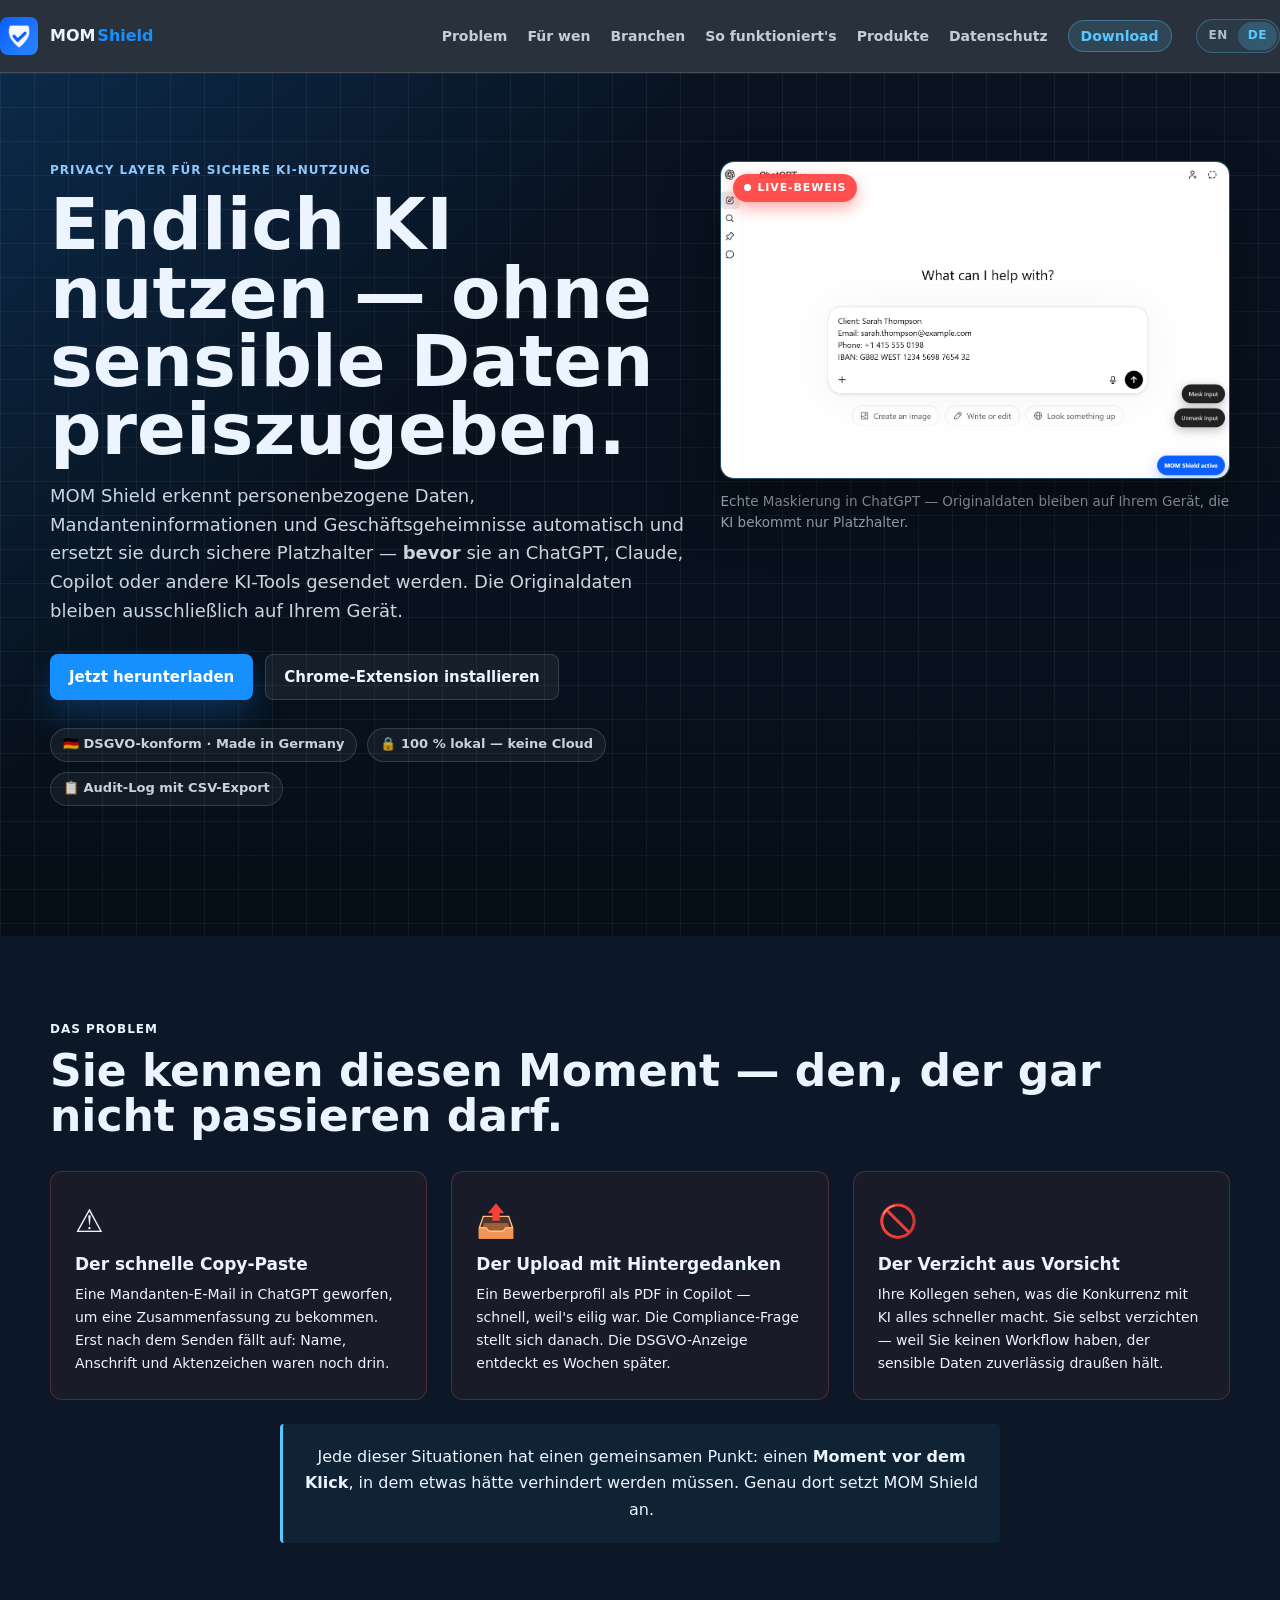
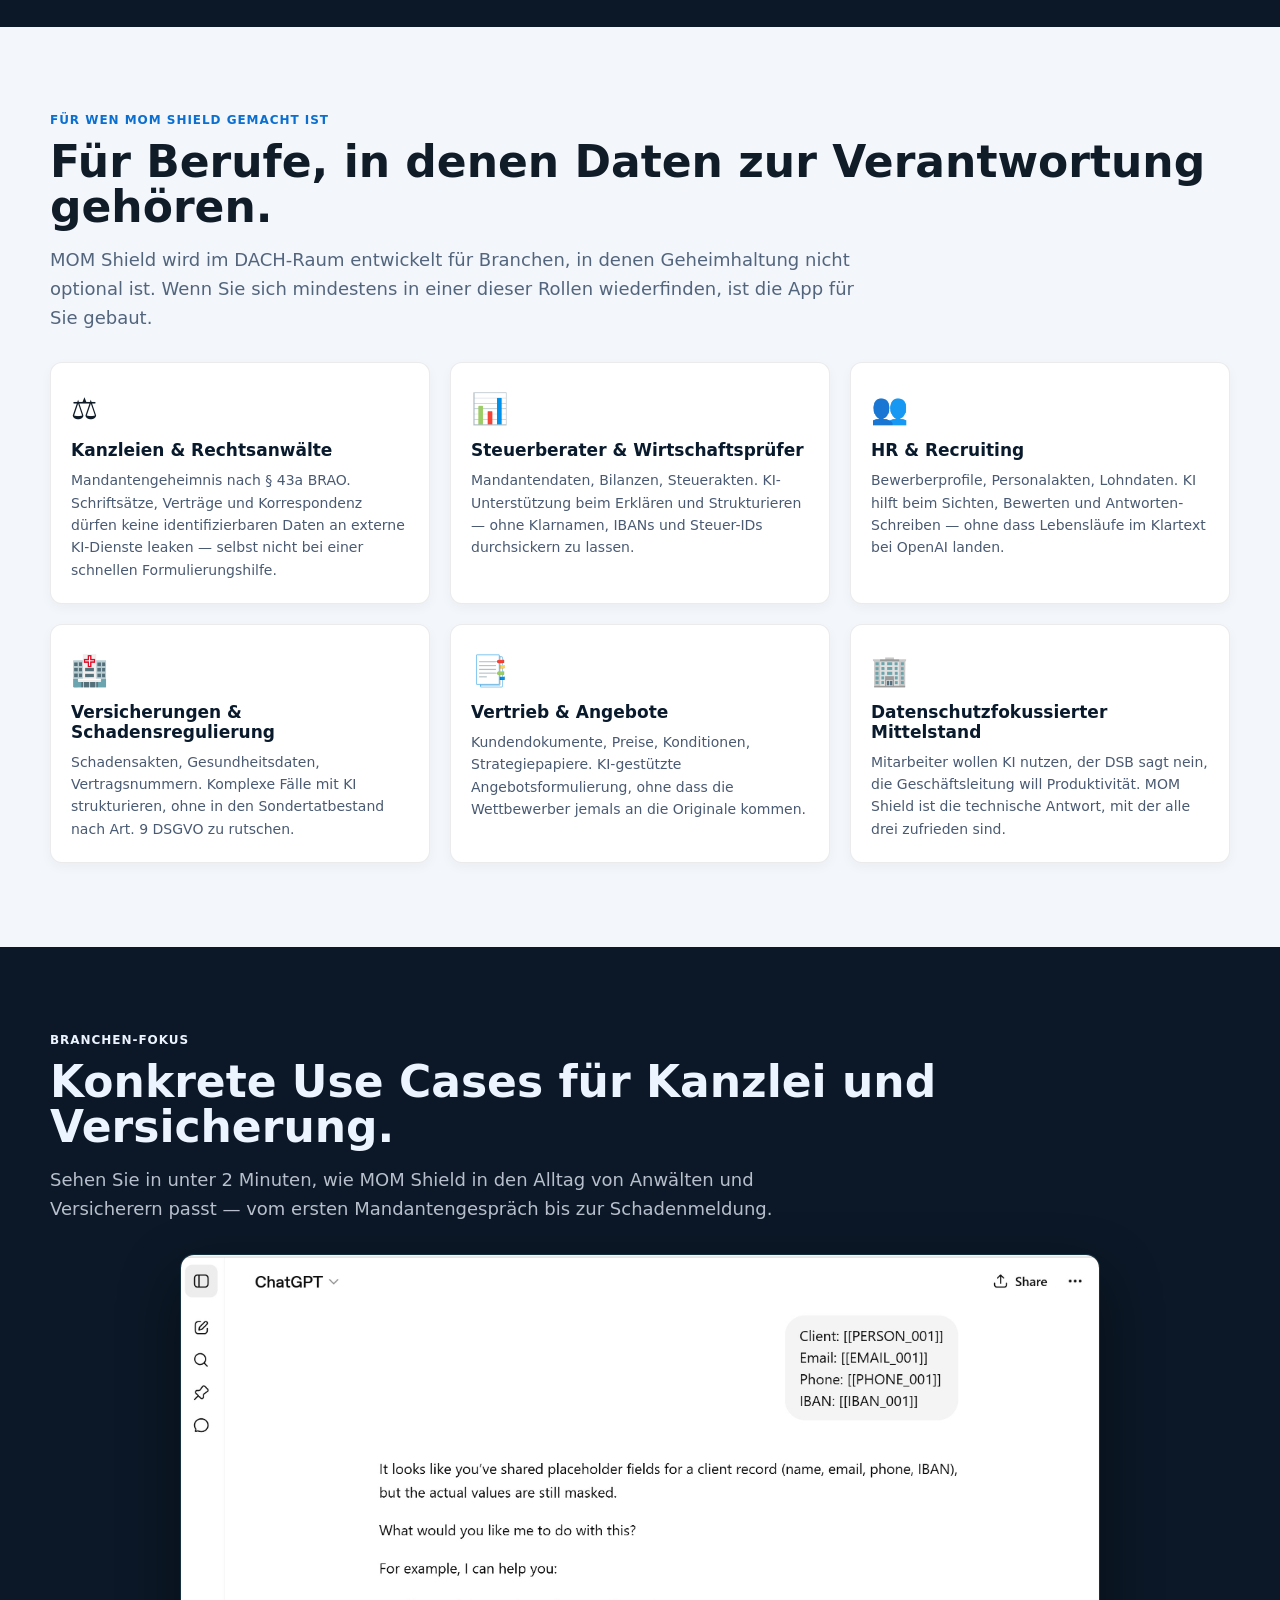
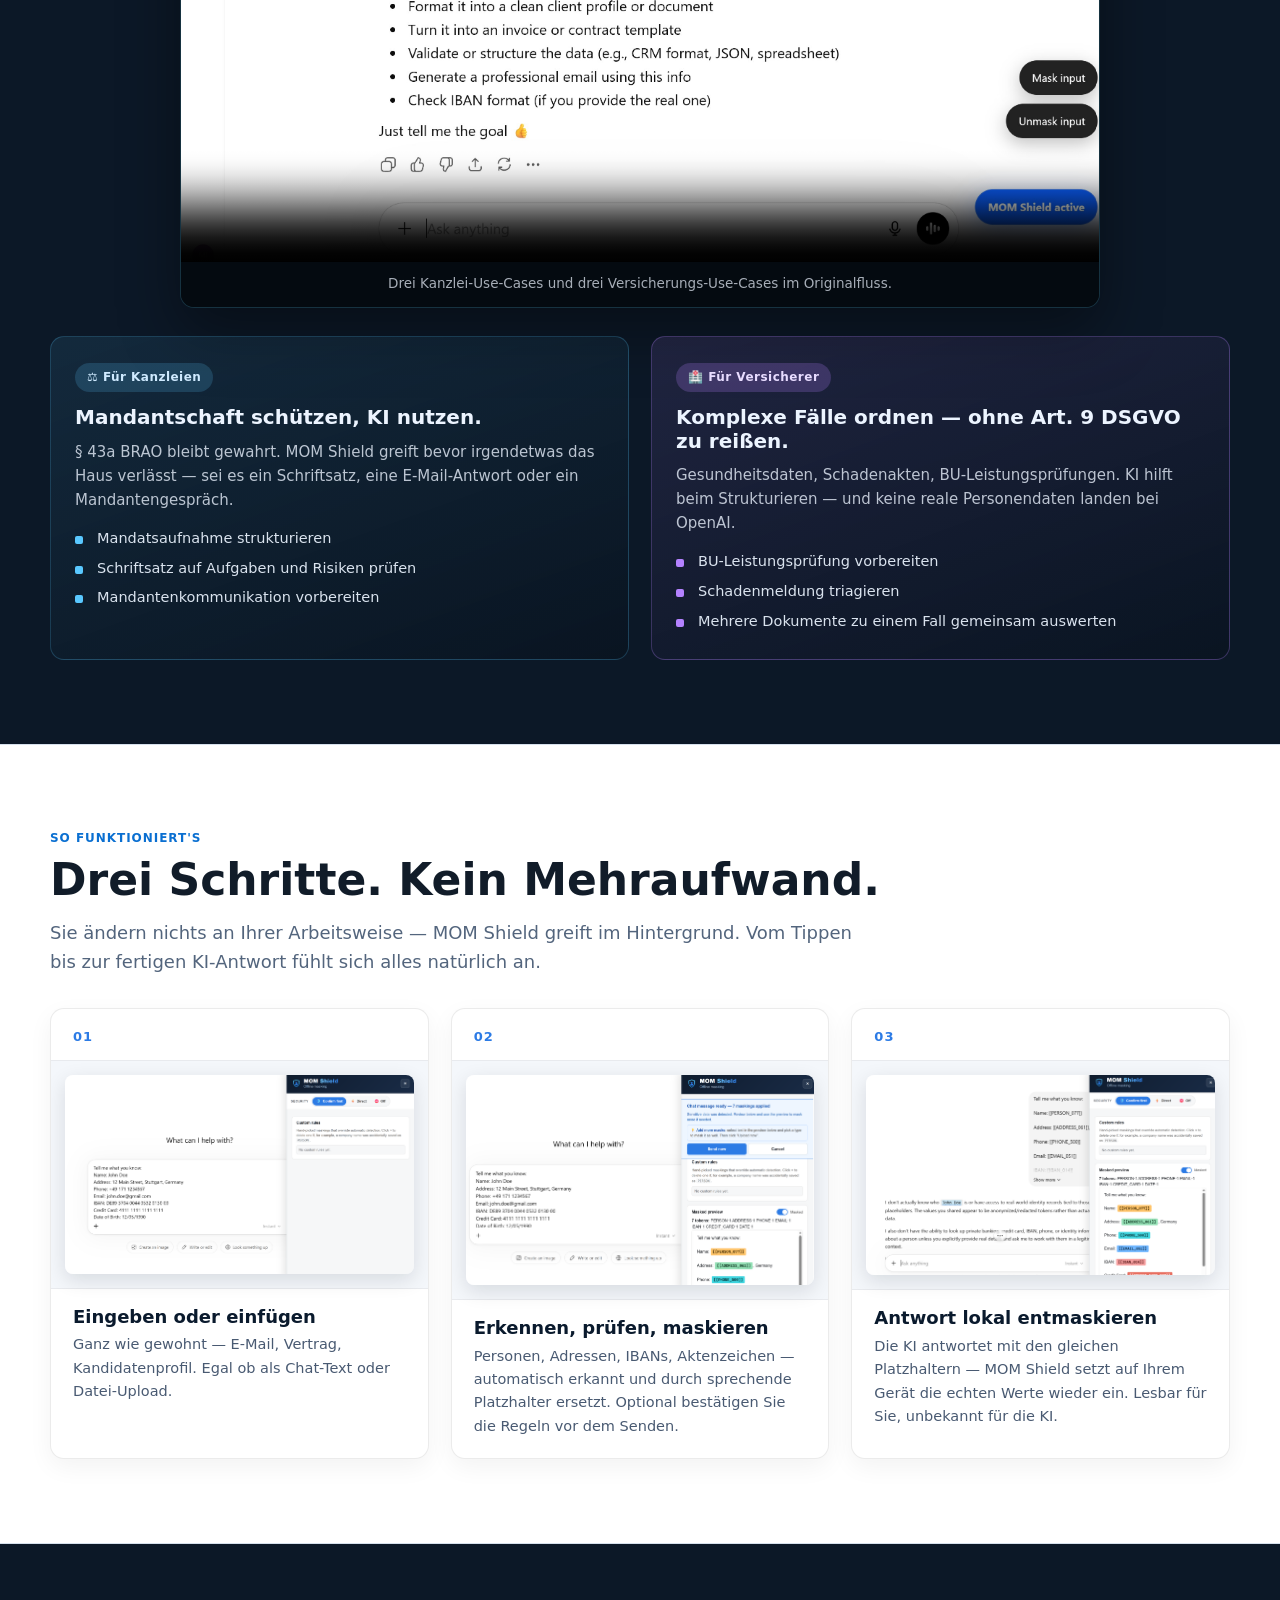
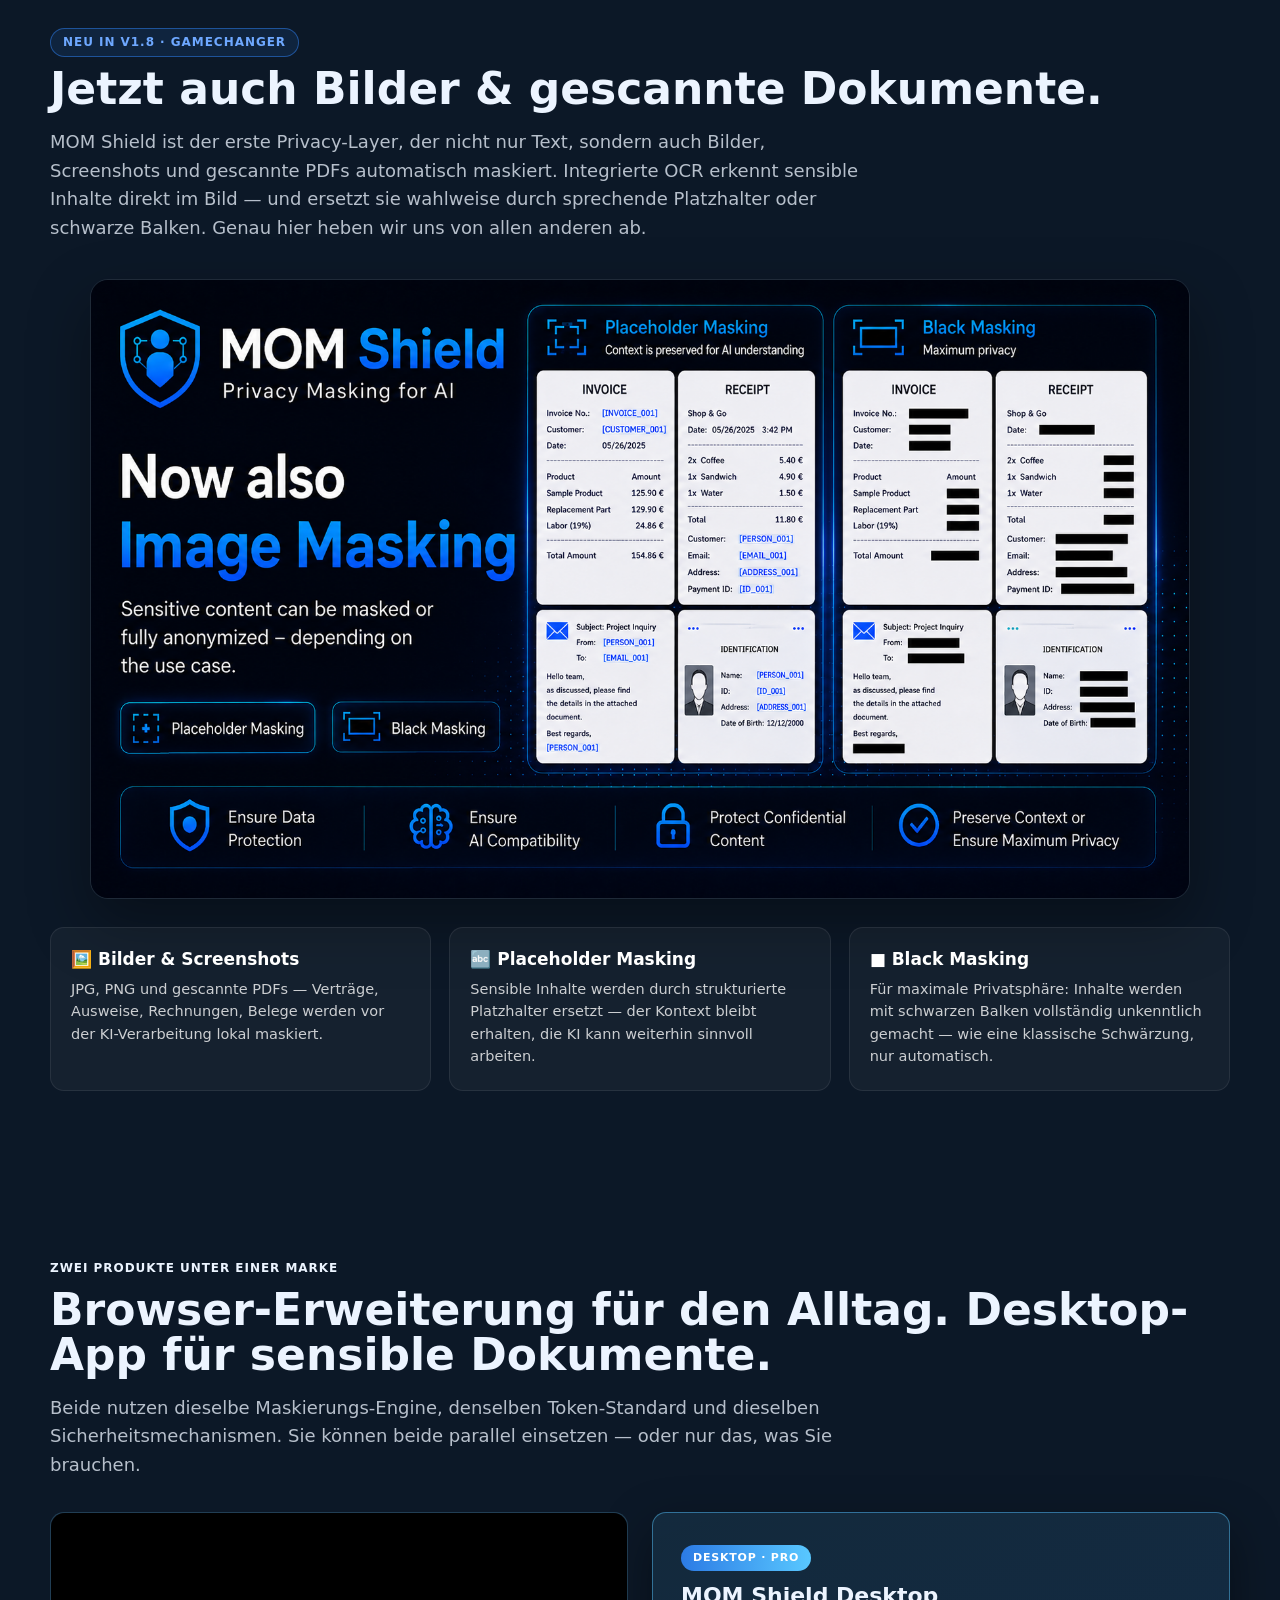
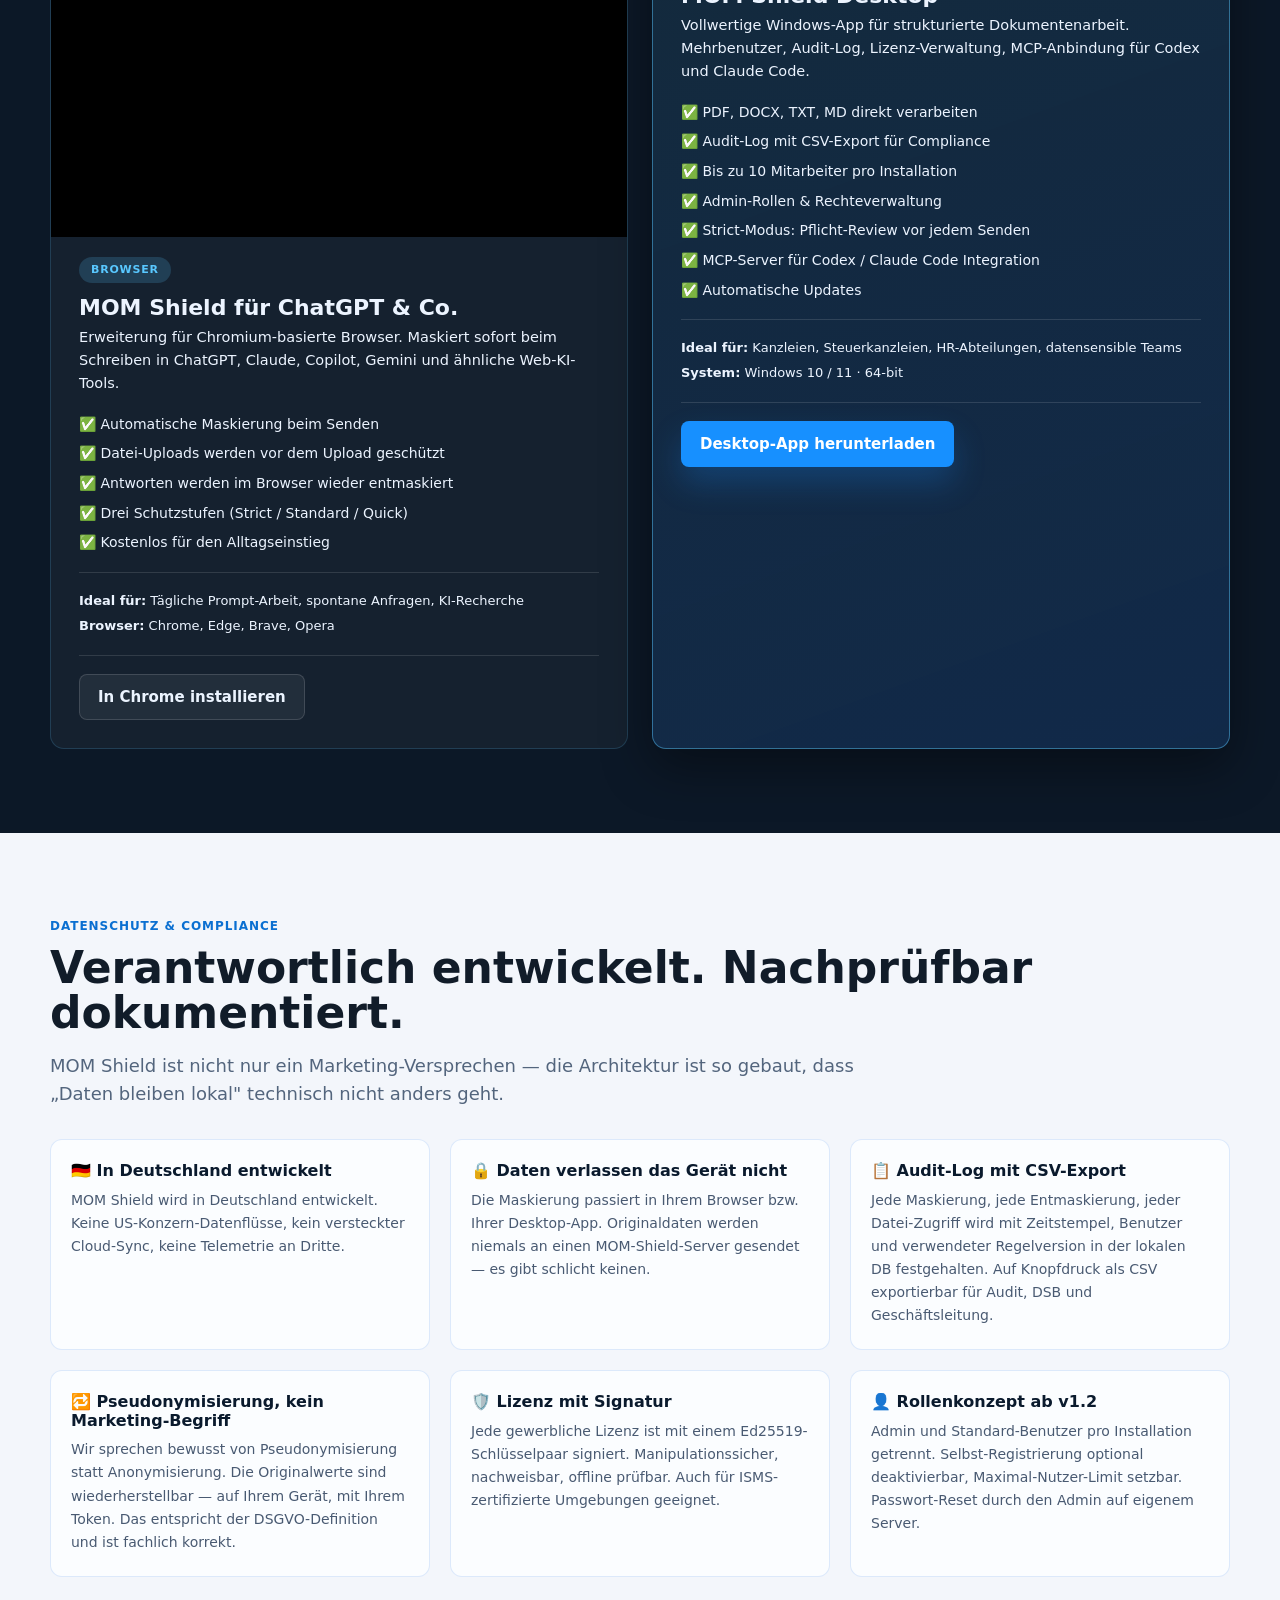
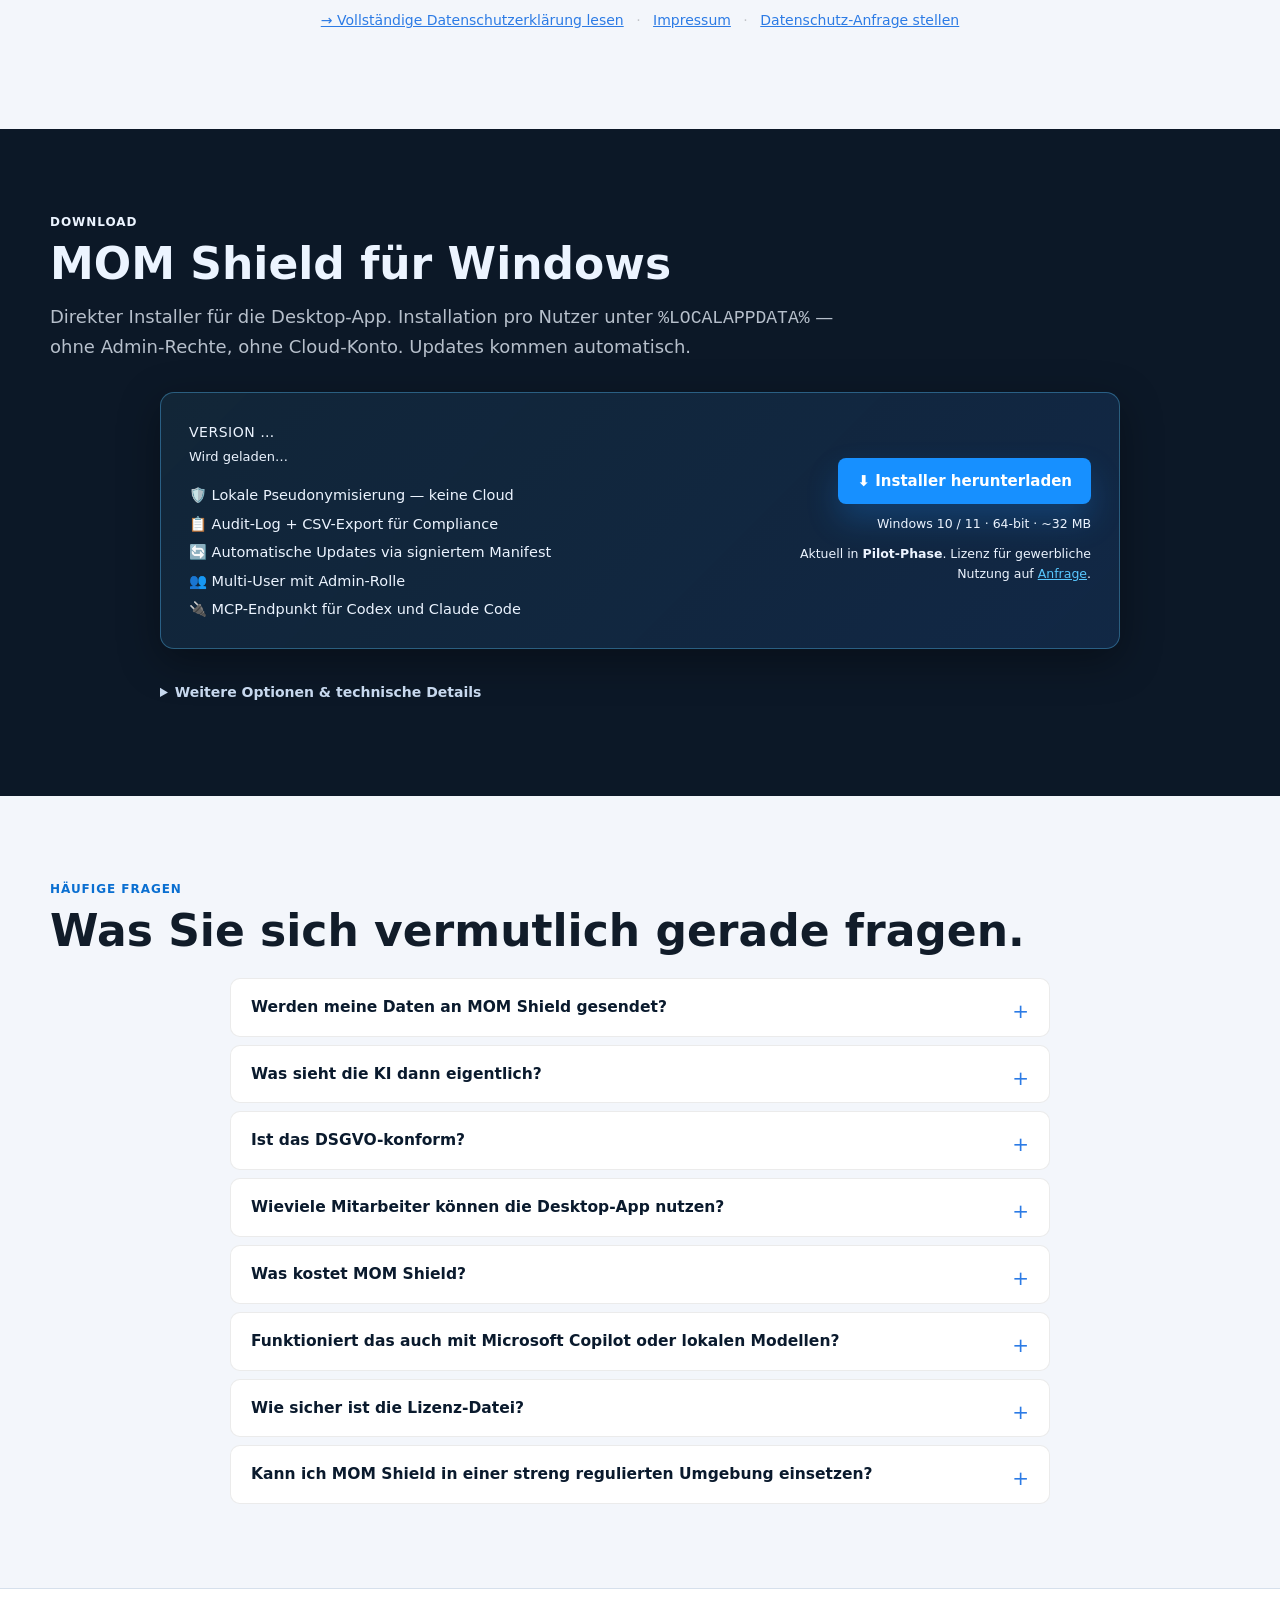
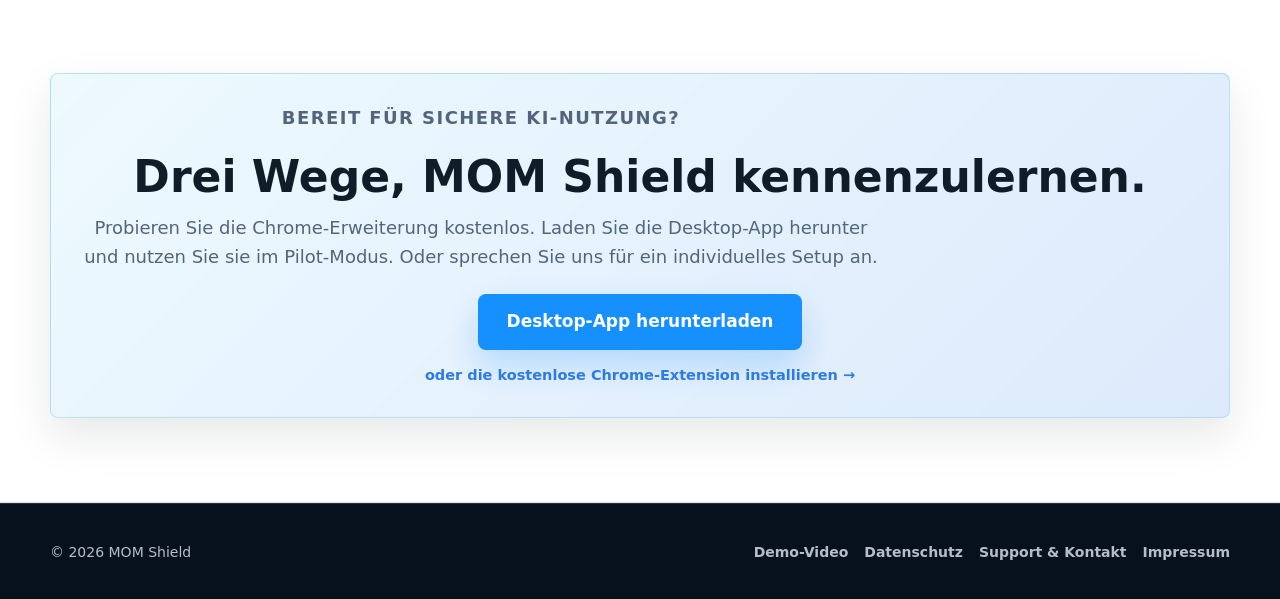
==== commit 3de4511e: "site: add Image Masking section (v1.8) — bilder, screenshots, gescannte PDFs als USP" ====
--- a/docs/index.html
+++ b/docs/index.html
@@ -315,6 +315,51 @@
               Die KI antwortet mit den gleichen Platzhaltern — MOM Shield
               setzt auf Ihrem Gerät die echten Werte wieder ein. Lesbar für
               Sie, unbekannt für die KI.
+            </p>
+          </article>
+        </div>
+      </div>
+    </section>
+
+    <!-- ═══════════════ IMAGE MASKING (NEU in v1.8) ═══════════════ -->
+    <section class="section section-dark image-masking-section" id="image-masking">
+      <div class="shell">
+        <p class="section-kicker" data-i18n="imgmask.kicker">Neu in v1.8 · Gamechanger</p>
+        <h2 data-i18n="imgmask.h2">Jetzt auch Bilder &amp; gescannte Dokumente.</h2>
+        <p class="lead" data-i18n="imgmask.lead">
+          MOM Shield ist der erste Privacy-Layer, der nicht nur Text, sondern
+          auch Bilder, Screenshots und gescannte PDFs automatisch maskiert.
+          Integrierte OCR erkennt sensible Inhalte direkt im Bild — und ersetzt
+          sie wahlweise durch sprechende Platzhalter oder schwarze Balken.
+          Genau hier heben wir uns von allen anderen ab.
+        </p>
+
+        <figure class="image-masking-figure">
+          <img src="assets/image-masking.png" data-i18n-attr="alt:imgmask.alt" alt="MOM Shield Image Masking — Placeholder oder Black Masking für Rechnungen, Ausweise, E-Mails und gescannte Dokumente" loading="lazy">
+        </figure>
+
+        <div class="image-masking-grid">
+          <article class="image-masking-card">
+            <h3 data-i18n="imgmask.c1.h3">🖼️ Bilder &amp; Screenshots</h3>
+            <p data-i18n="imgmask.c1.p">
+              JPG, PNG und gescannte PDFs — Verträge, Ausweise, Rechnungen,
+              Belege werden vor der KI-Verarbeitung lokal maskiert.
+            </p>
+          </article>
+          <article class="image-masking-card">
+            <h3 data-i18n="imgmask.c2.h3">🔤 Placeholder Masking</h3>
+            <p data-i18n="imgmask.c2.p">
+              Sensible Inhalte werden durch strukturierte Platzhalter ersetzt
+              — der Kontext bleibt erhalten, die KI kann weiterhin sinnvoll
+              arbeiten.
+            </p>
+          </article>
+          <article class="image-masking-card">
+            <h3 data-i18n="imgmask.c3.h3">■ Black Masking</h3>
+            <p data-i18n="imgmask.c3.p">
+              Für maximale Privatsphäre: Inhalte werden mit schwarzen Balken
+              vollständig unkenntlich gemacht — wie eine klassische
+              Schwärzung, nur automatisch.
             </p>
           </article>
         </div>
--- a/docs/styles.css
+++ b/docs/styles.css
@@ -1674,3 +1674,52 @@
 }
 .closing-actions-focused .text-link:hover { color: #1a5cb8; }
 
+/* ═══════════════ IMAGE MASKING (v1.8) ═══════════════ */
+.image-masking-section .section-kicker {
+  display: inline-block;
+  padding: 4px 12px;
+  border: 1px solid rgba(44, 123, 229, 0.55);
+  border-radius: 999px;
+  background: rgba(44, 123, 229, 0.12);
+  color: #6ea8ff;
+}
+.image-masking-figure {
+  margin: 36px auto 28px;
+  max-width: 1100px;
+  border-radius: 18px;
+  overflow: hidden;
+  box-shadow: 0 24px 60px rgba(0, 0, 0, 0.35);
+  border: 1px solid rgba(255, 255, 255, 0.08);
+}
+.image-masking-figure img {
+  width: 100%;
+  height: auto;
+  display: block;
+}
+.image-masking-grid {
+  display: grid;
+  grid-template-columns: repeat(3, 1fr);
+  gap: 18px;
+  margin-top: 28px;
+}
+@media (max-width: 980px) {
+  .image-masking-grid { grid-template-columns: 1fr; }
+}
+.image-masking-card {
+  background: rgba(255, 255, 255, 0.04);
+  border: 1px solid rgba(255, 255, 255, 0.08);
+  border-radius: 14px;
+  padding: 22px 20px;
+}
+.image-masking-card h3 {
+  font-size: 17px;
+  margin: 0 0 8px;
+  color: #ffffff;
+}
+.image-masking-card p {
+  margin: 0;
+  font-size: 14.5px;
+  line-height: 1.55;
+  color: rgba(255, 255, 255, 0.78);
+}
+
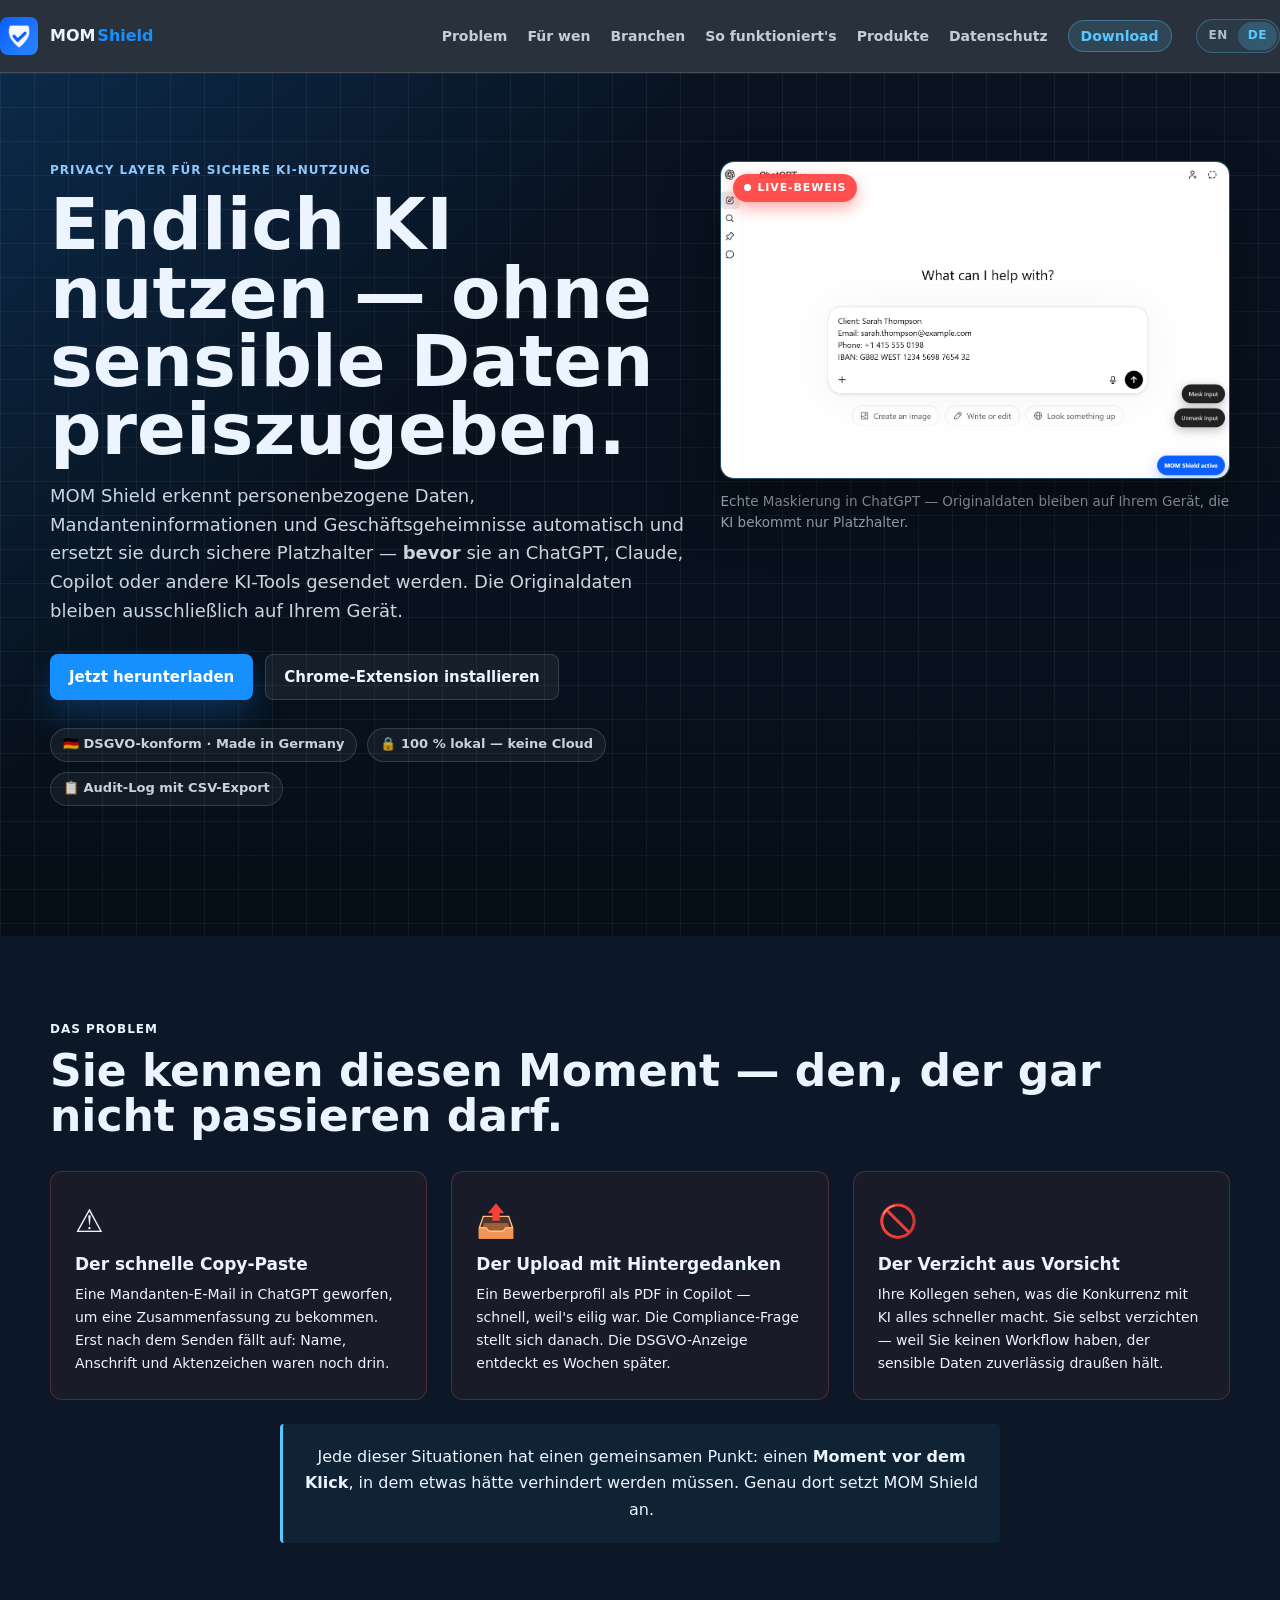
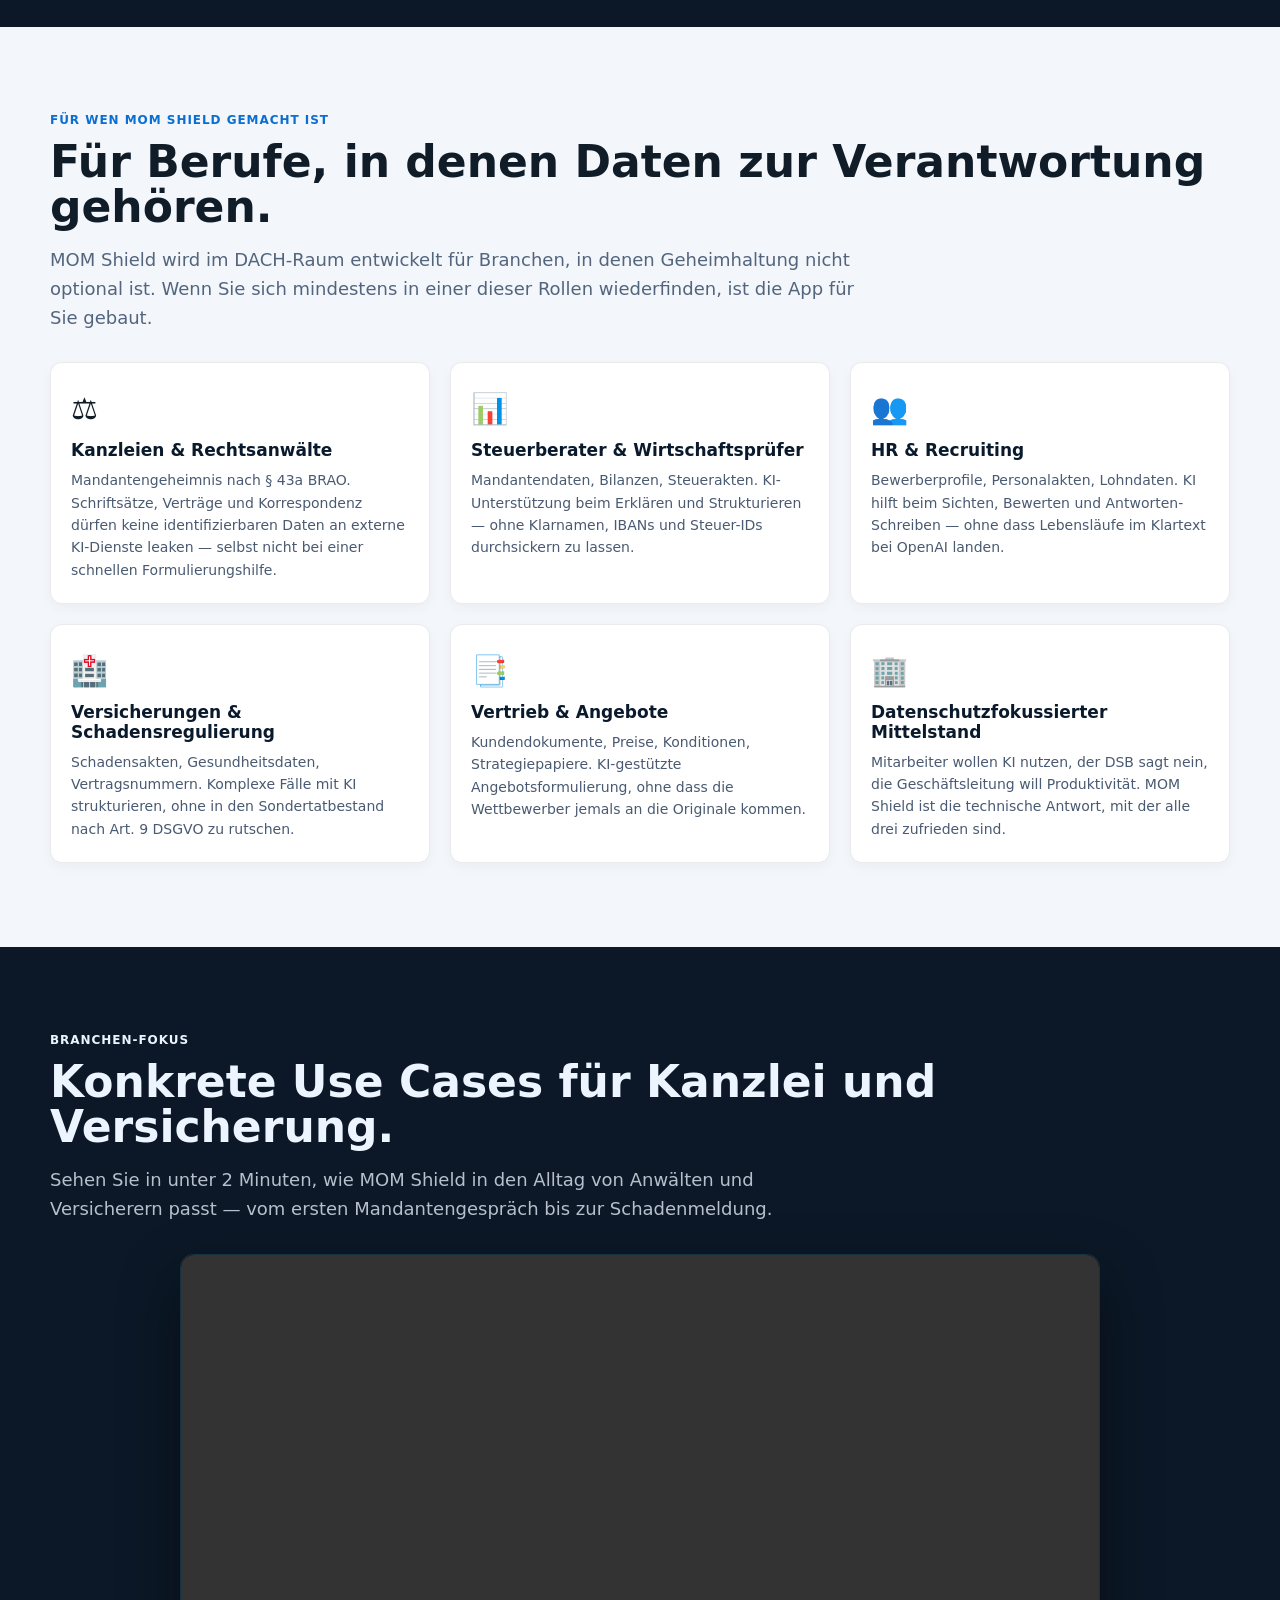
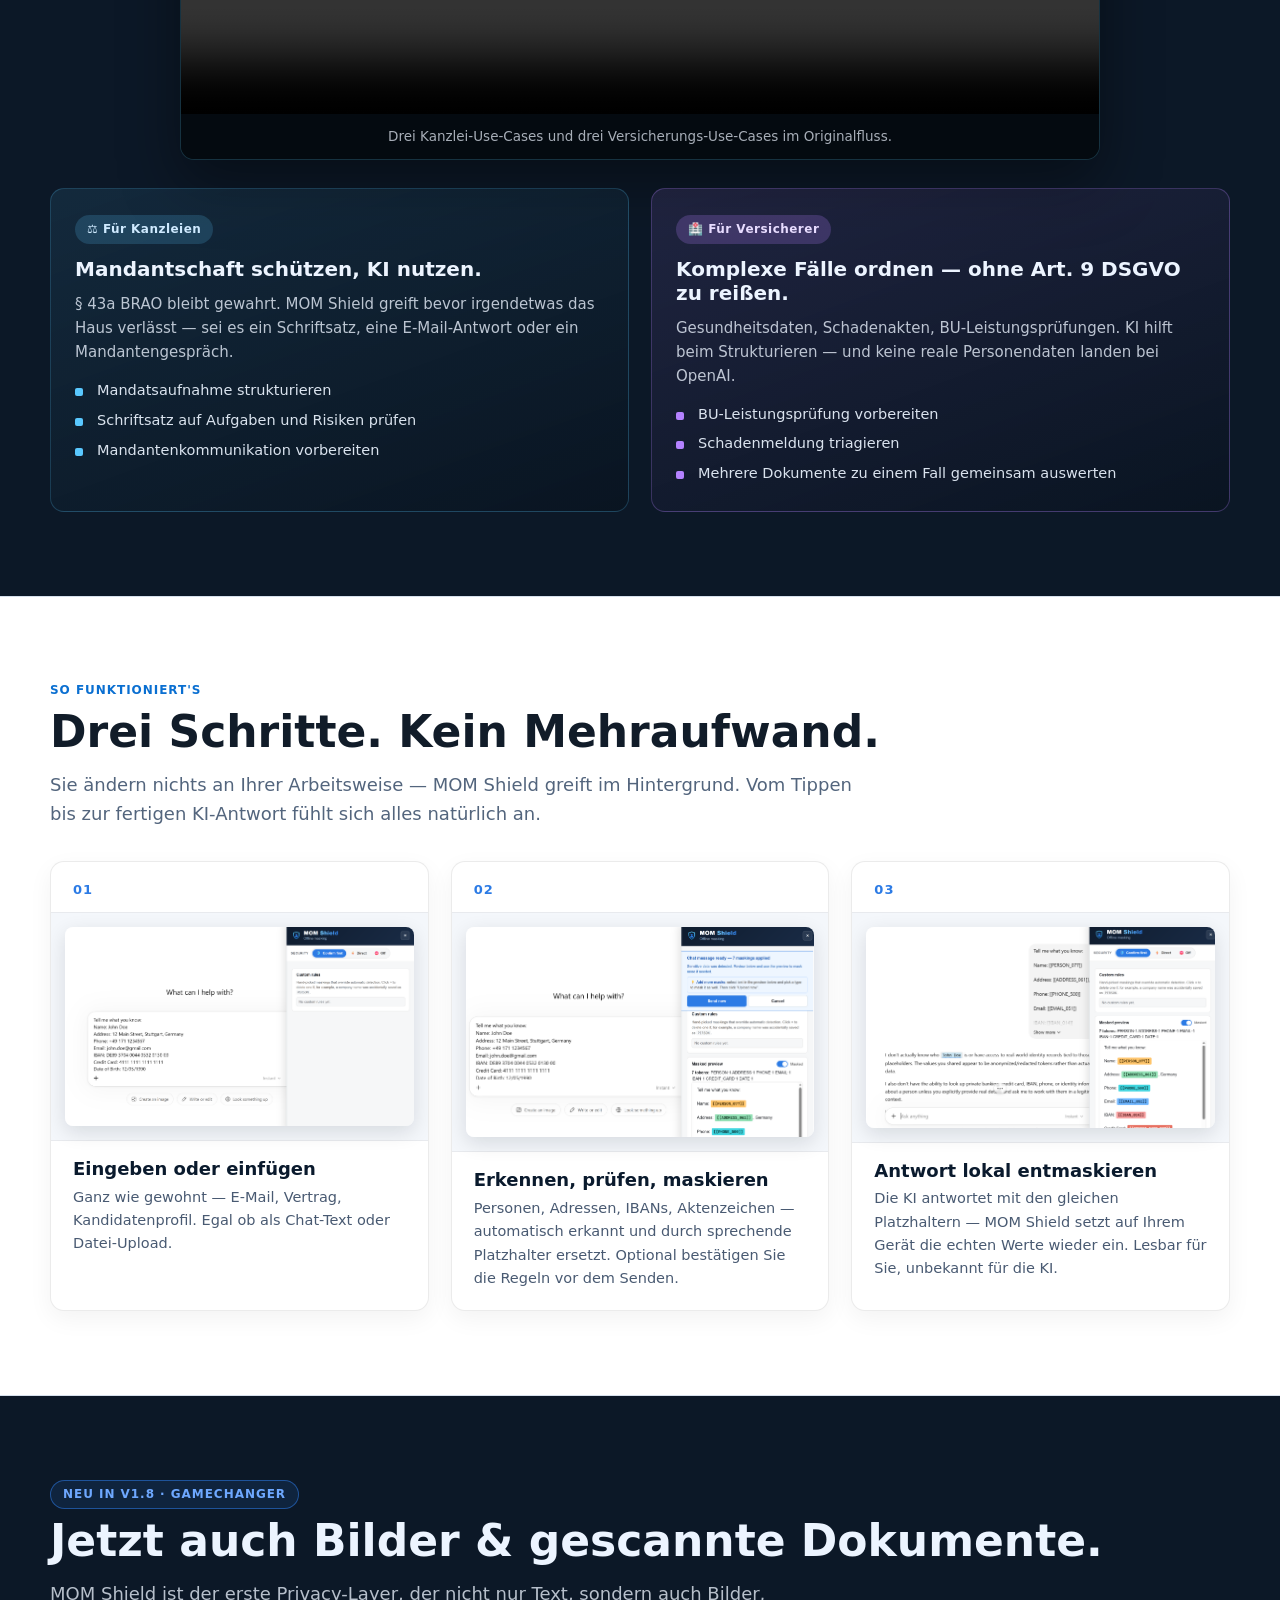
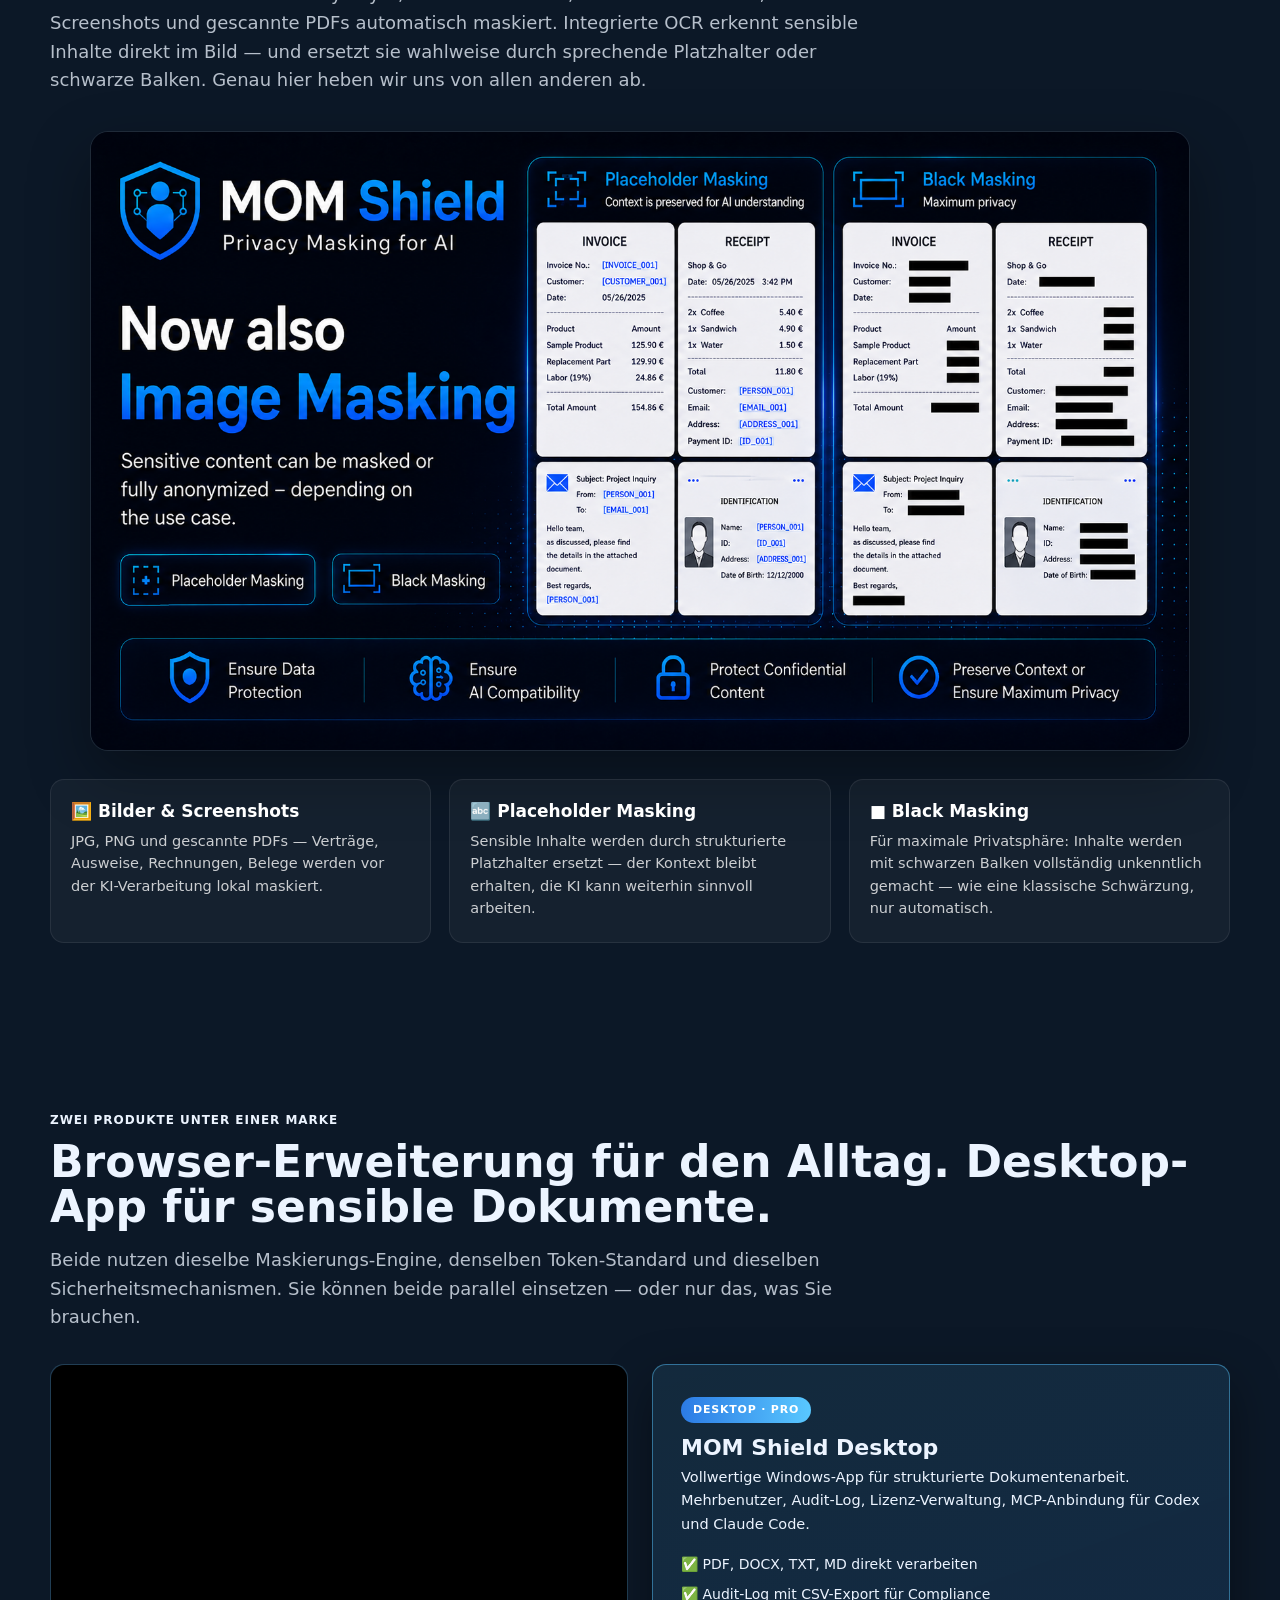
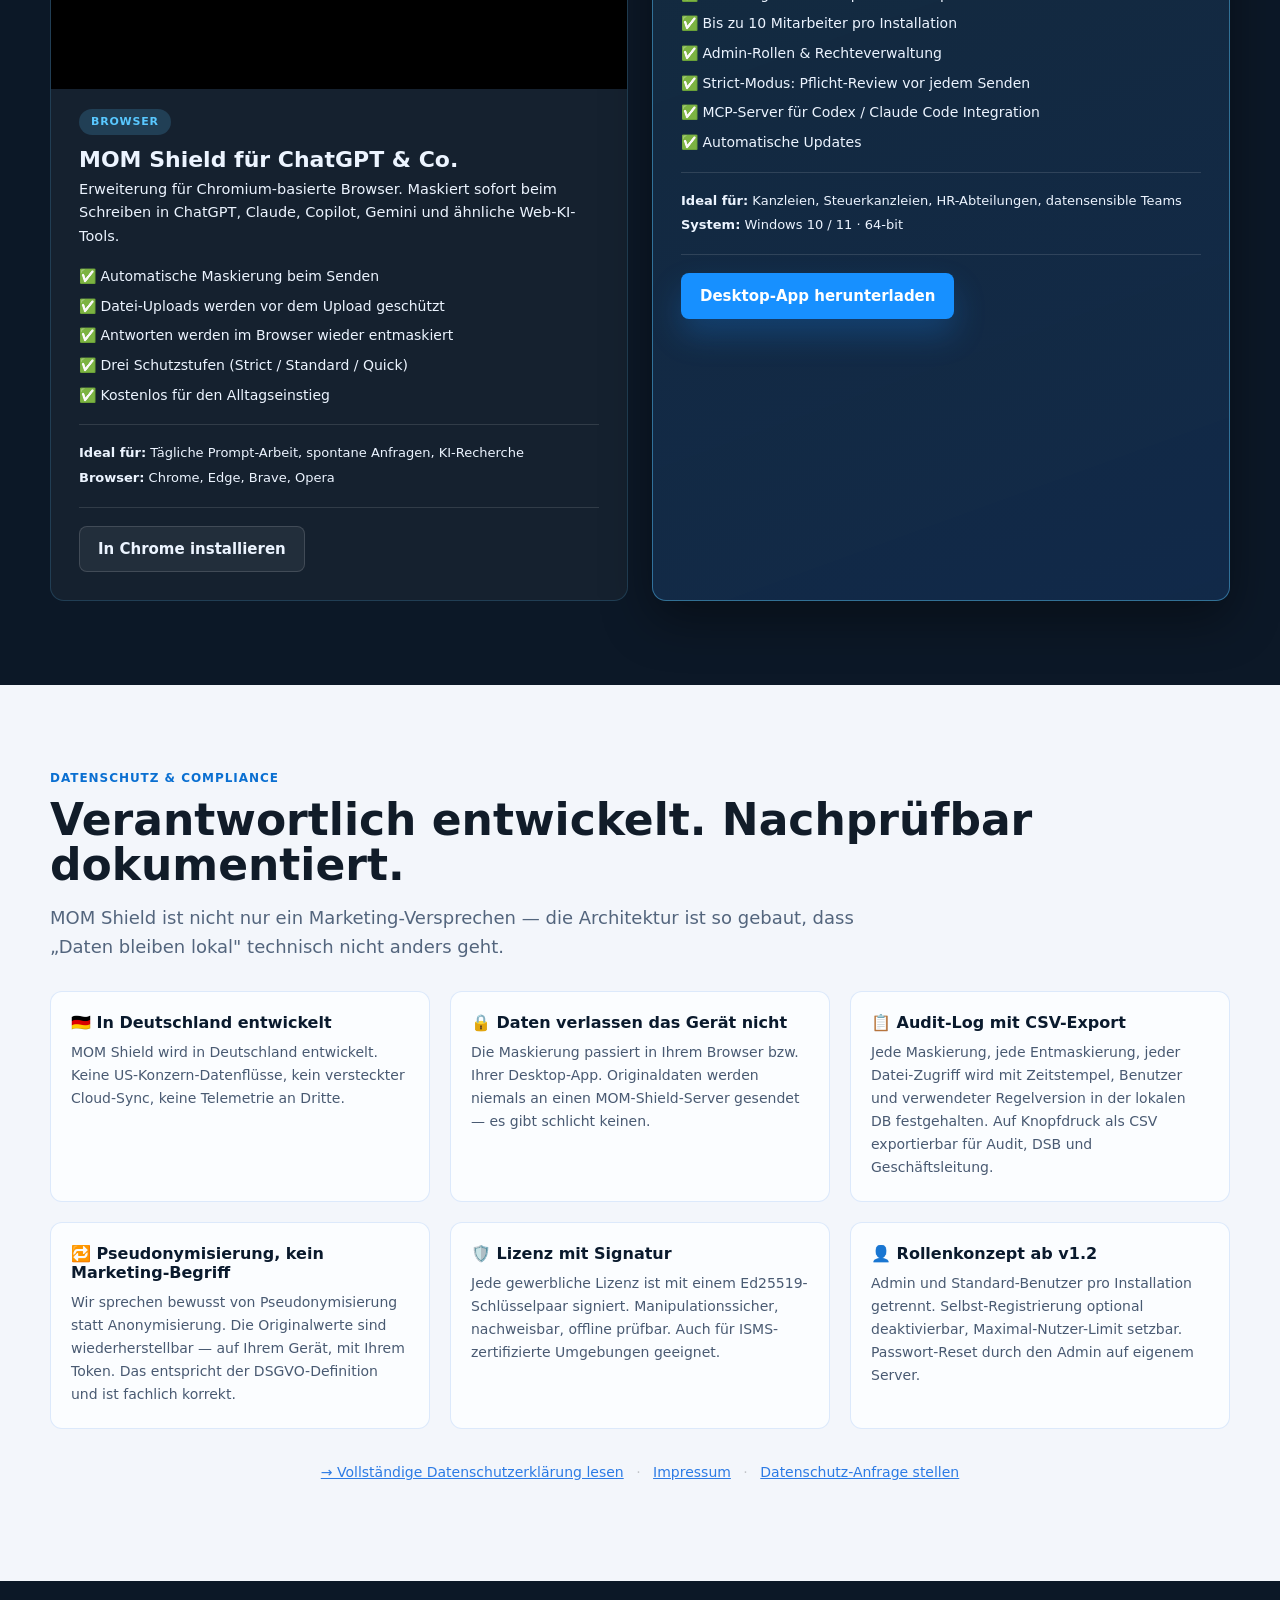
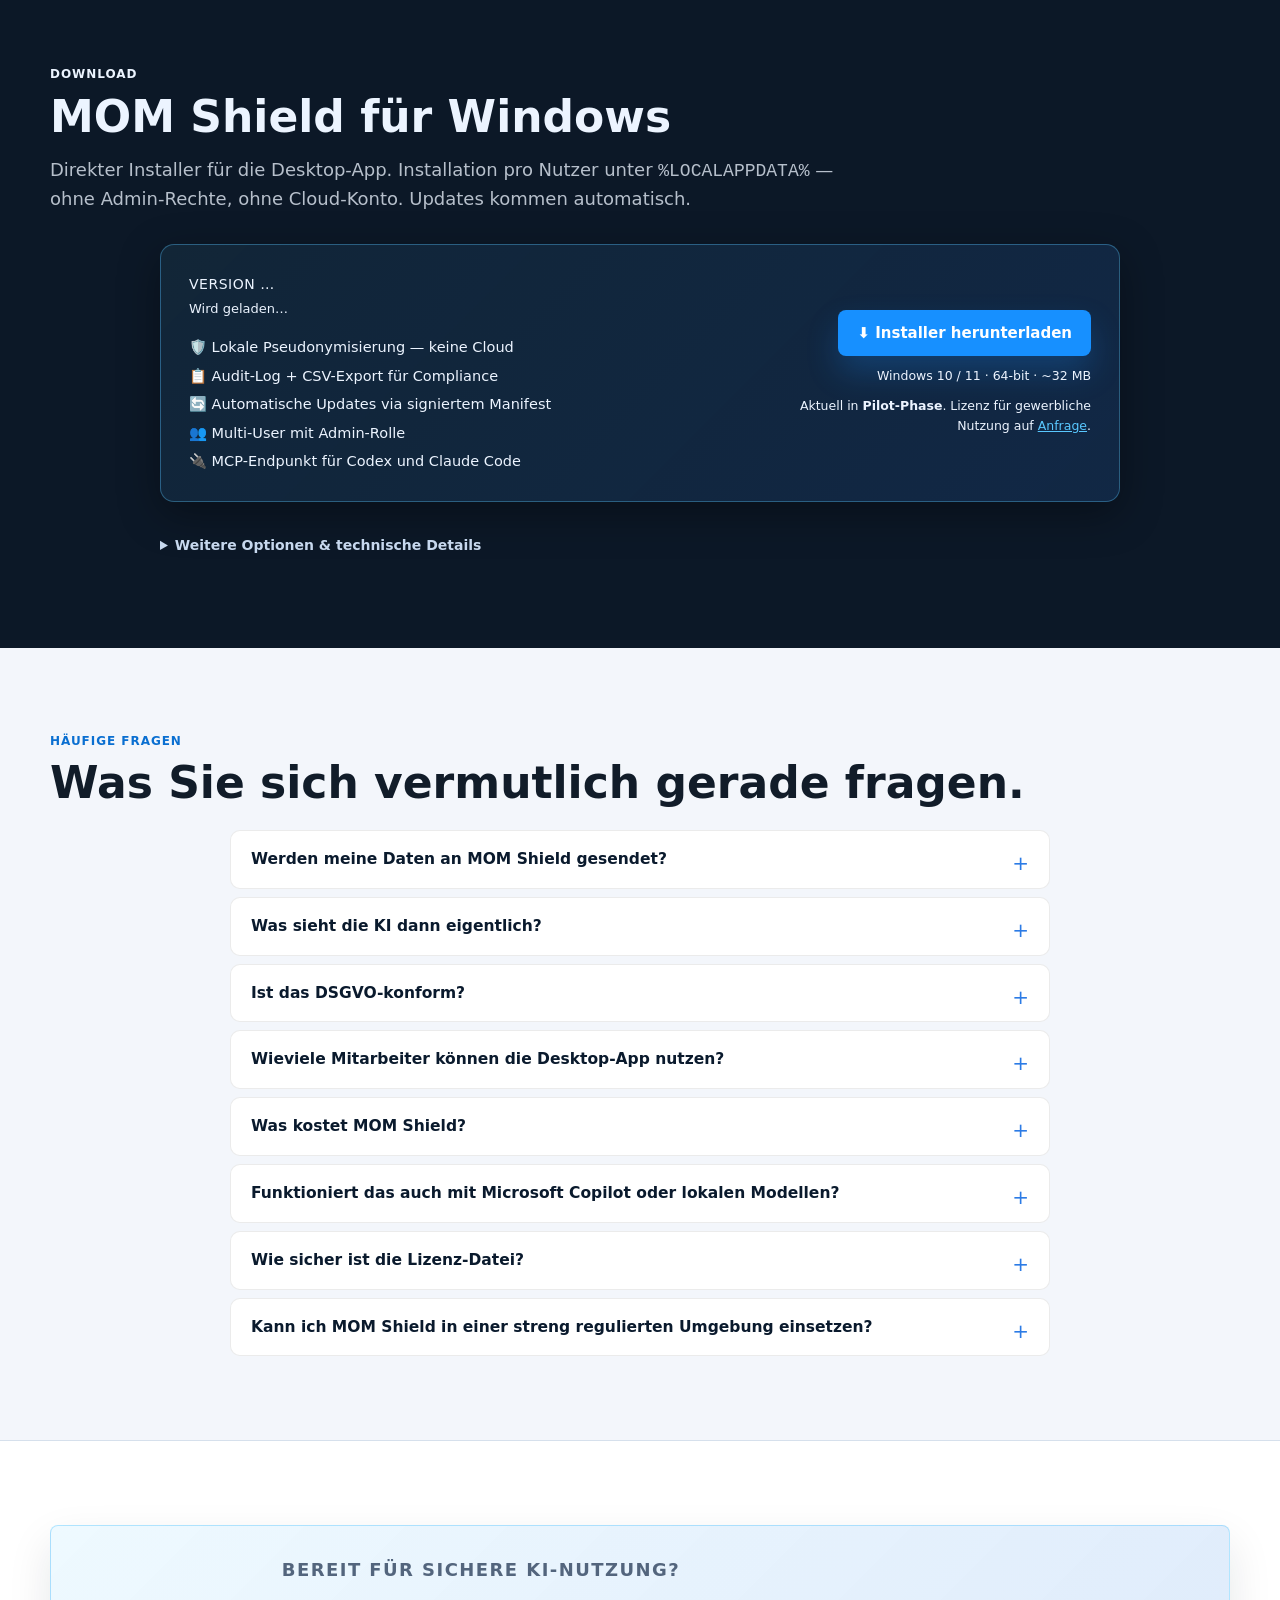
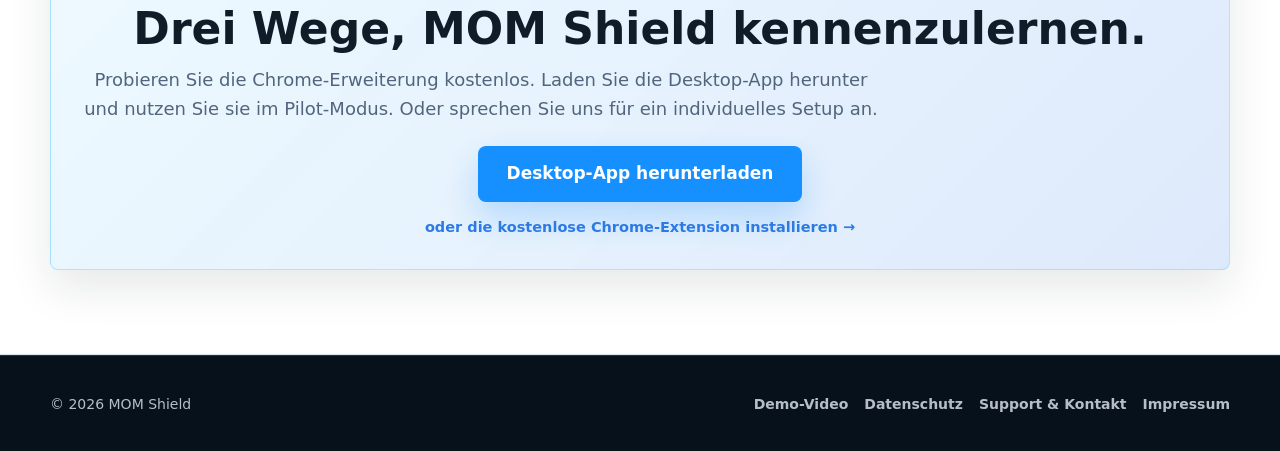
==== commit 3461753e: "site: branchen video autoplay + loop, kein poster mehr" ====
--- a/docs/index.html
+++ b/docs/index.html
@@ -227,7 +227,7 @@
         </p>
 
         <figure class="industry-video">
-          <video controls muted preload="metadata" playsinline poster="assets/after-masking.jpg">
+          <video controls autoplay muted loop playsinline preload="auto">
             <source src="assets/usecases-de.mp4" type="video/mp4" data-i18n-attr="src:industry.video.src">
           </video>
           <figcaption data-i18n="industry.video.cap">
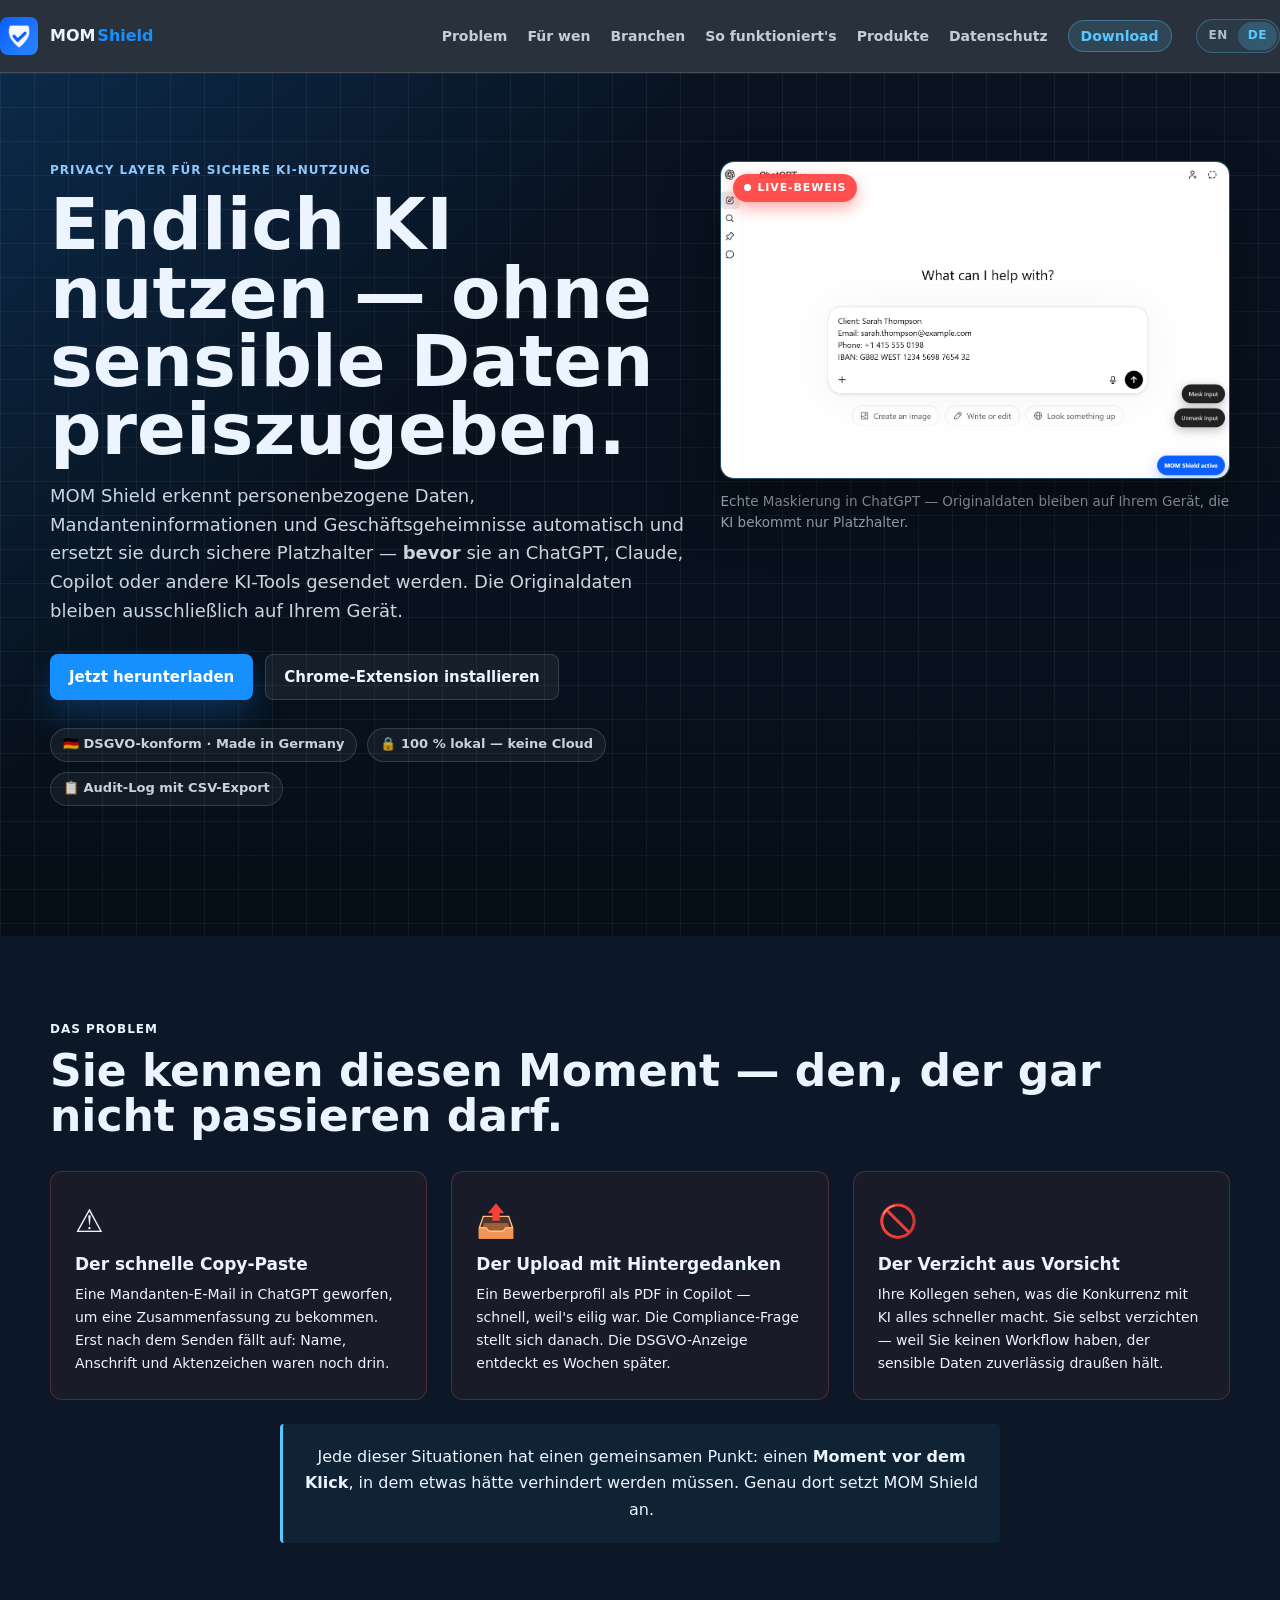
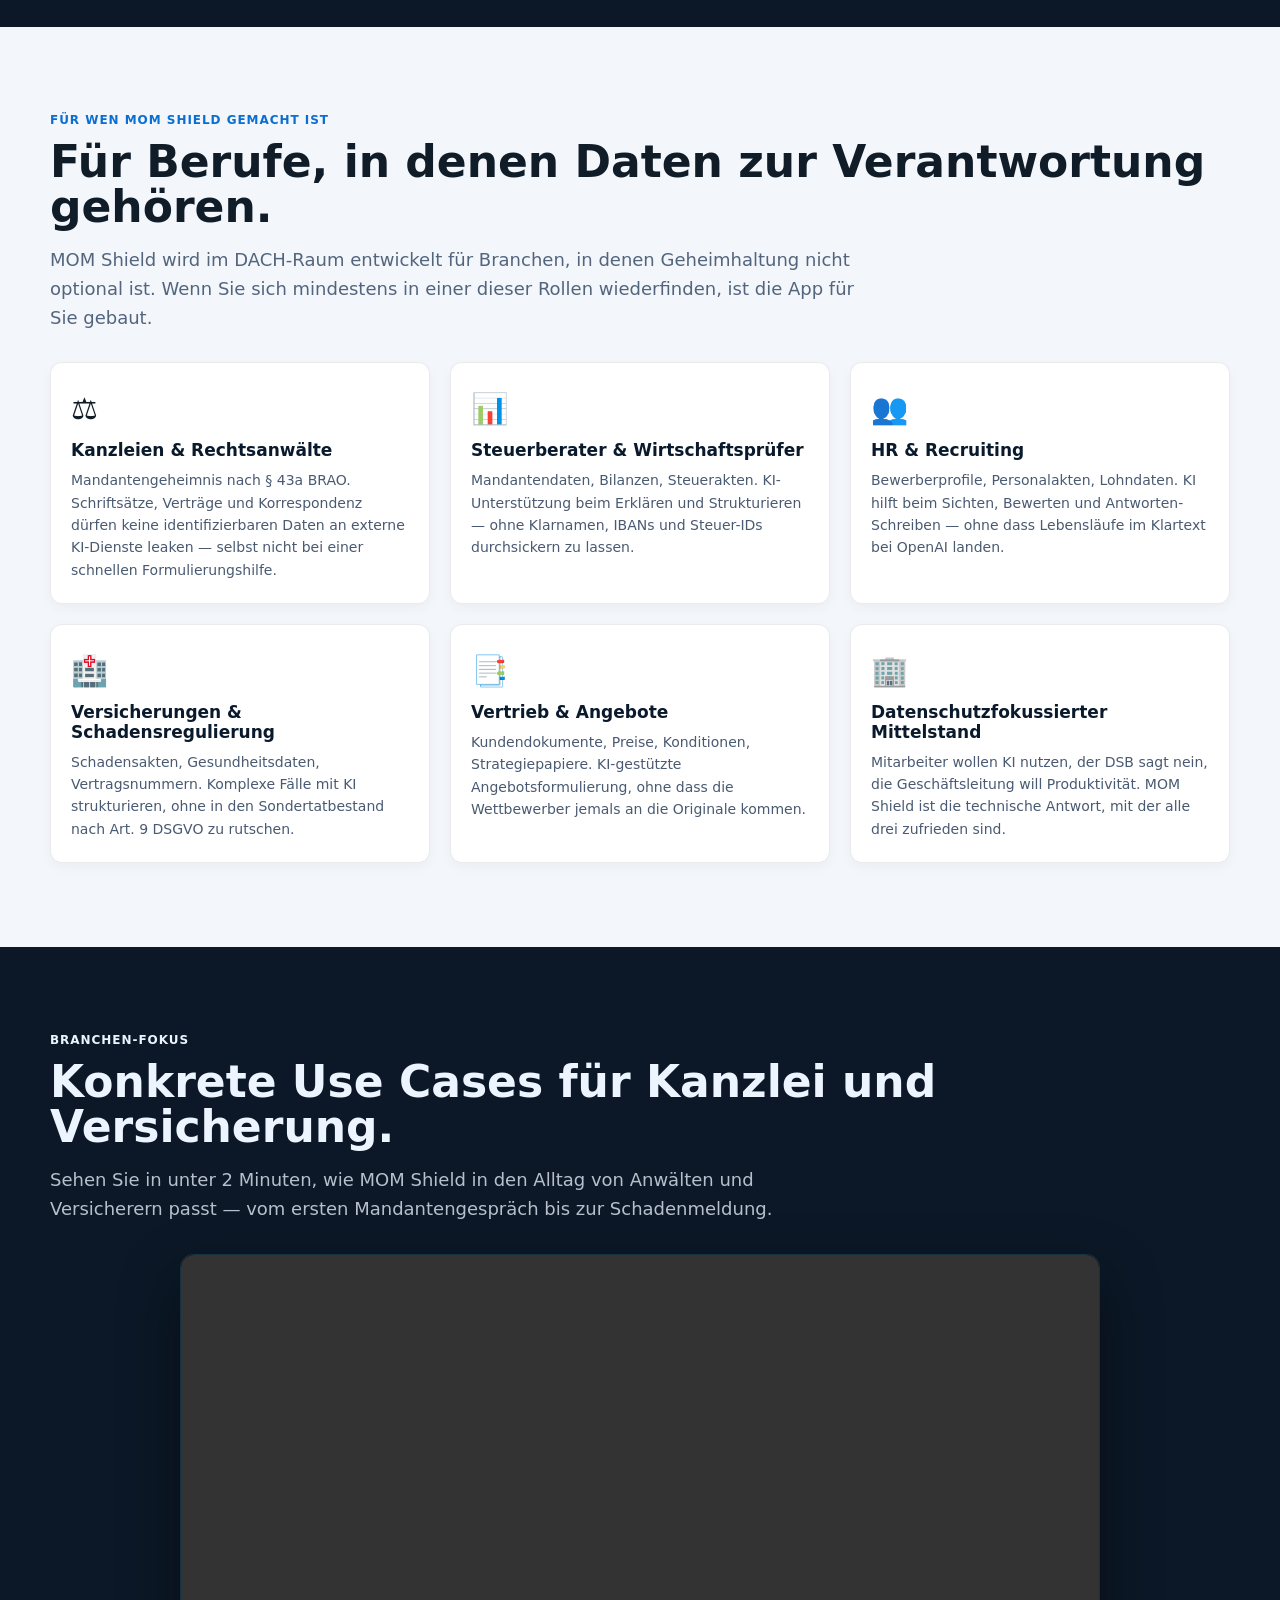
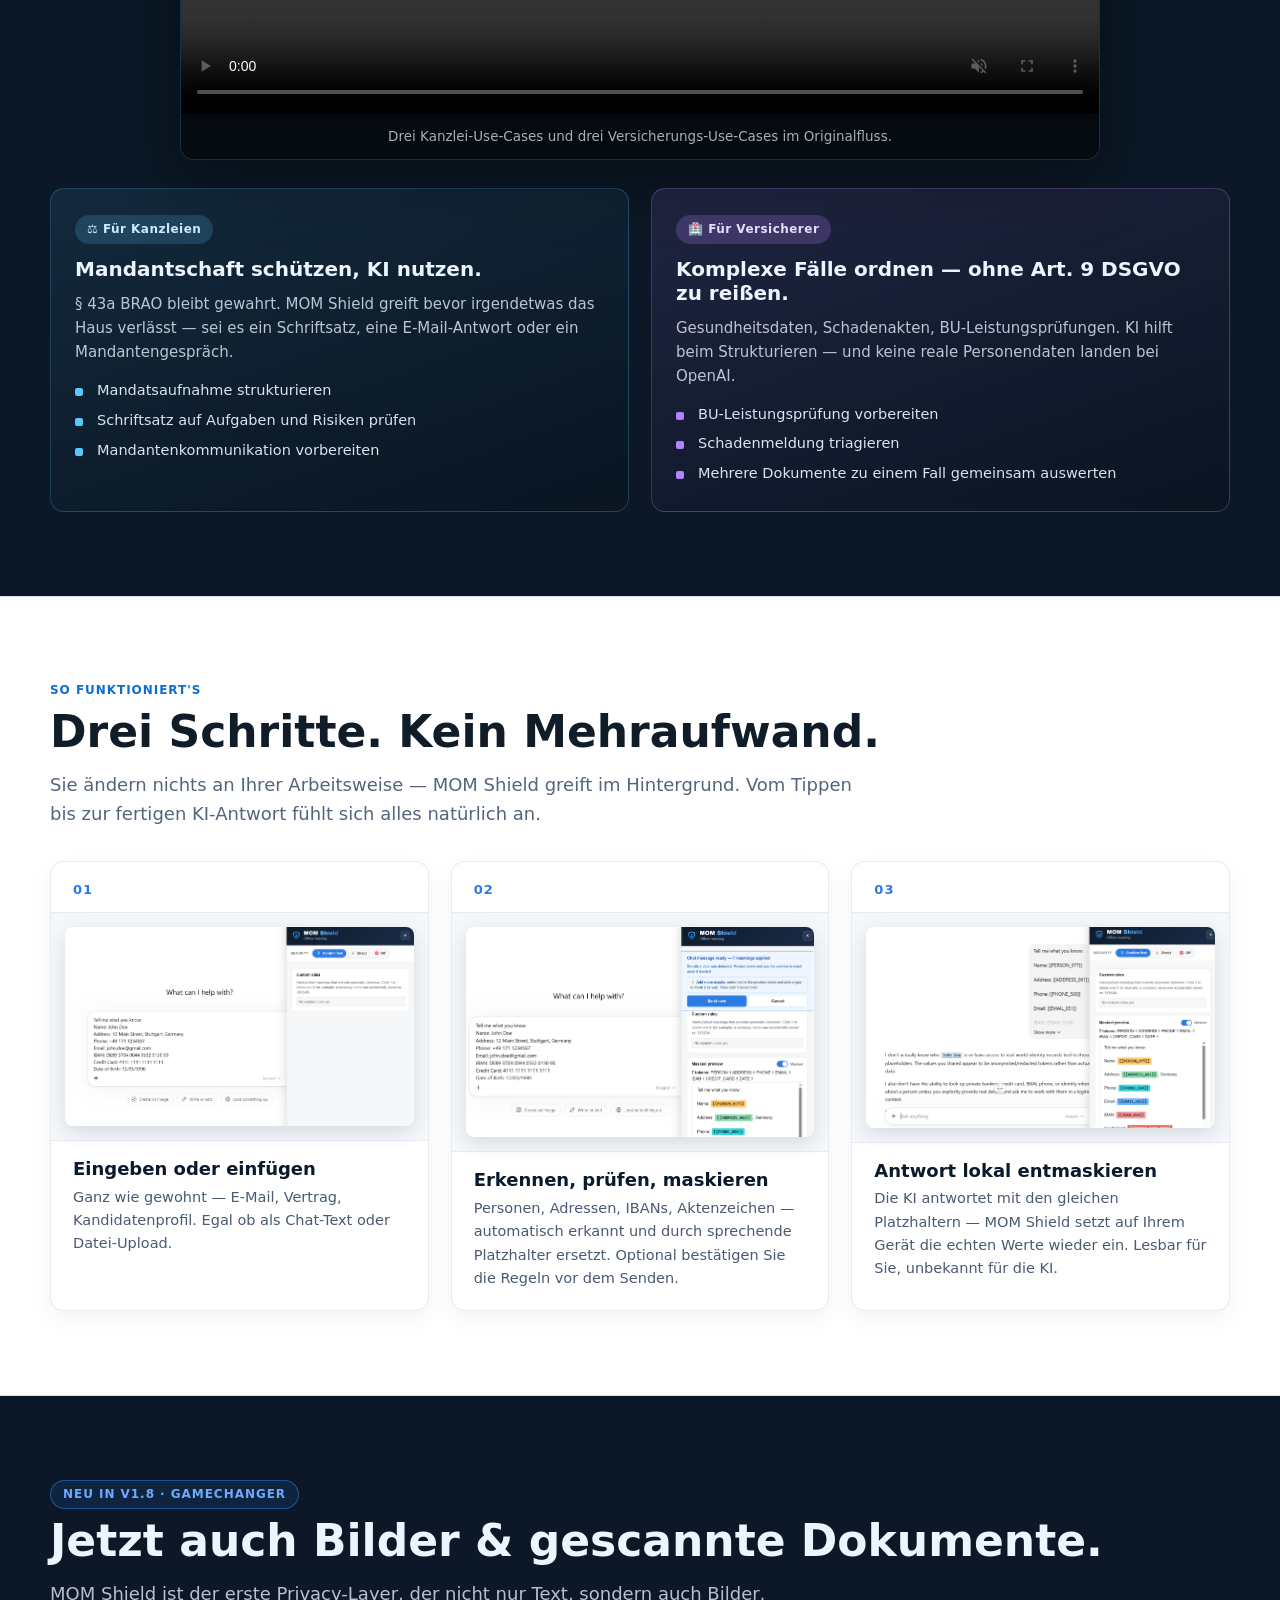
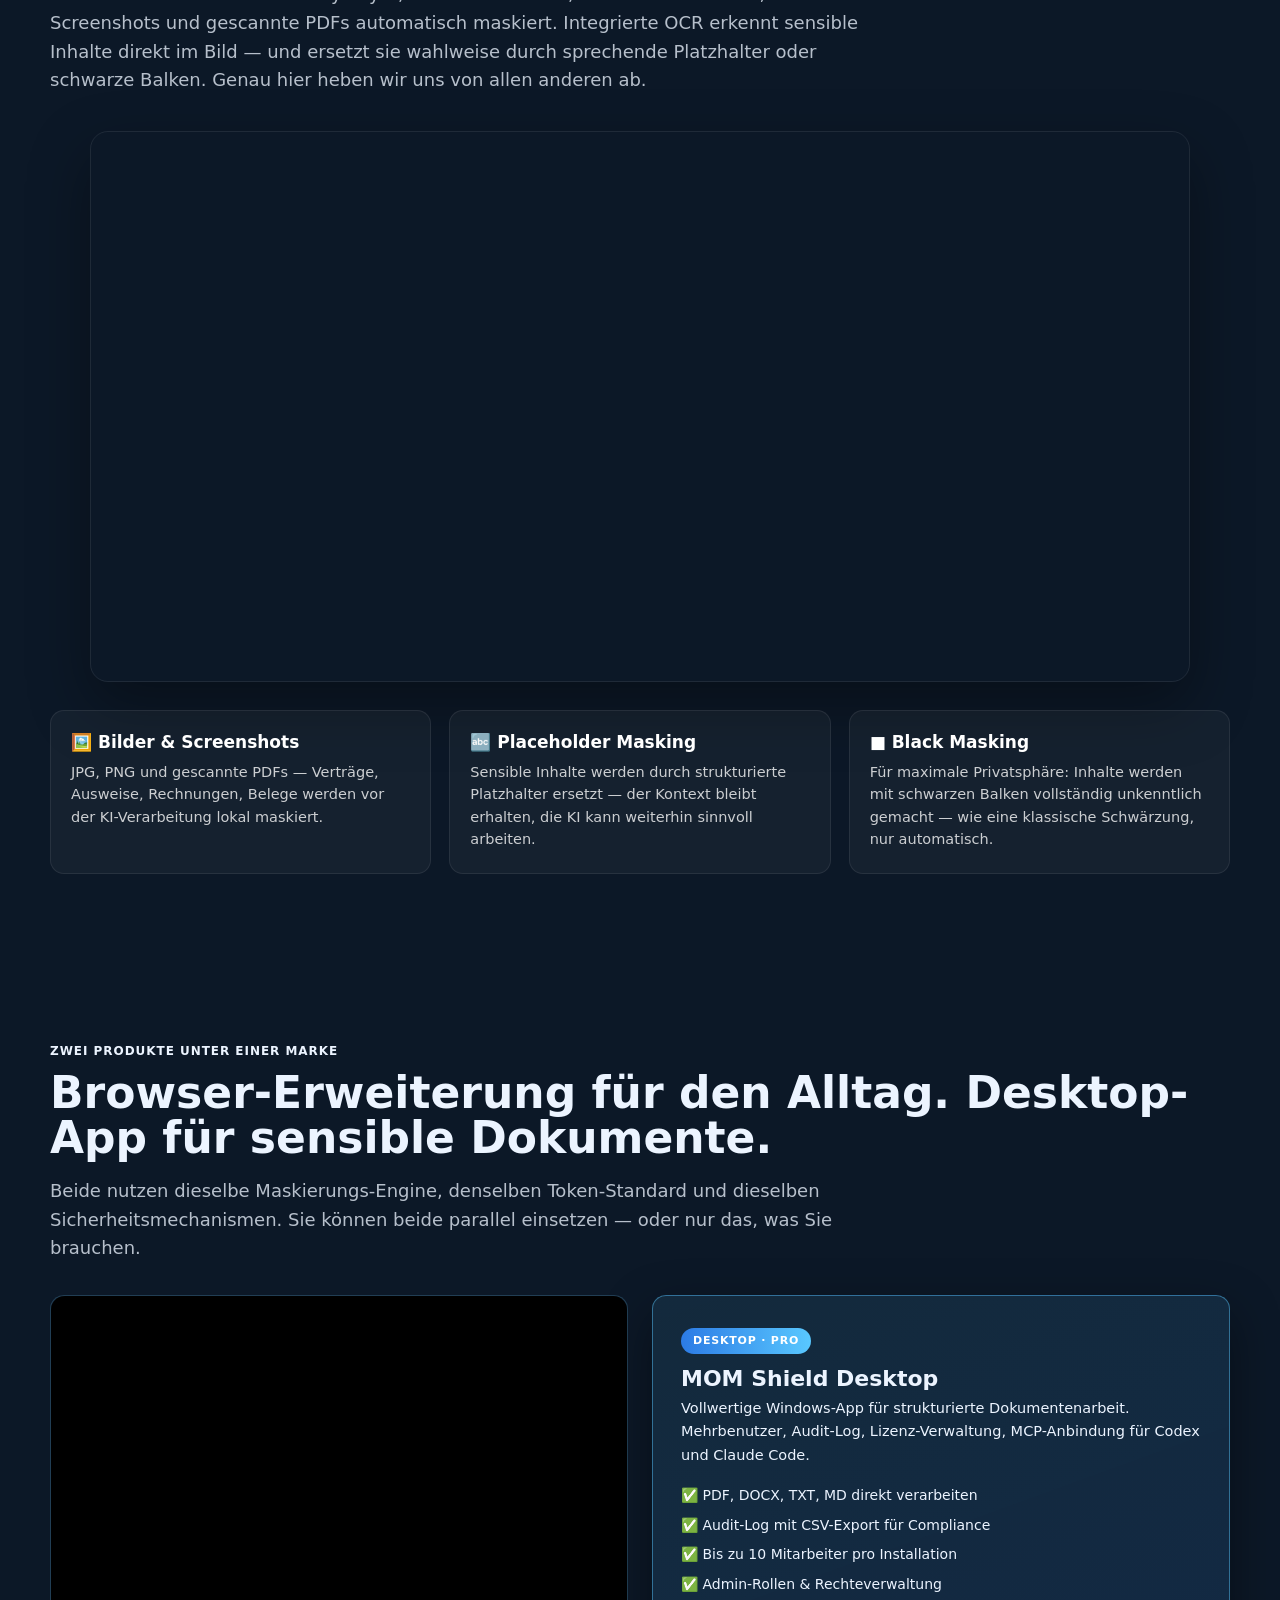
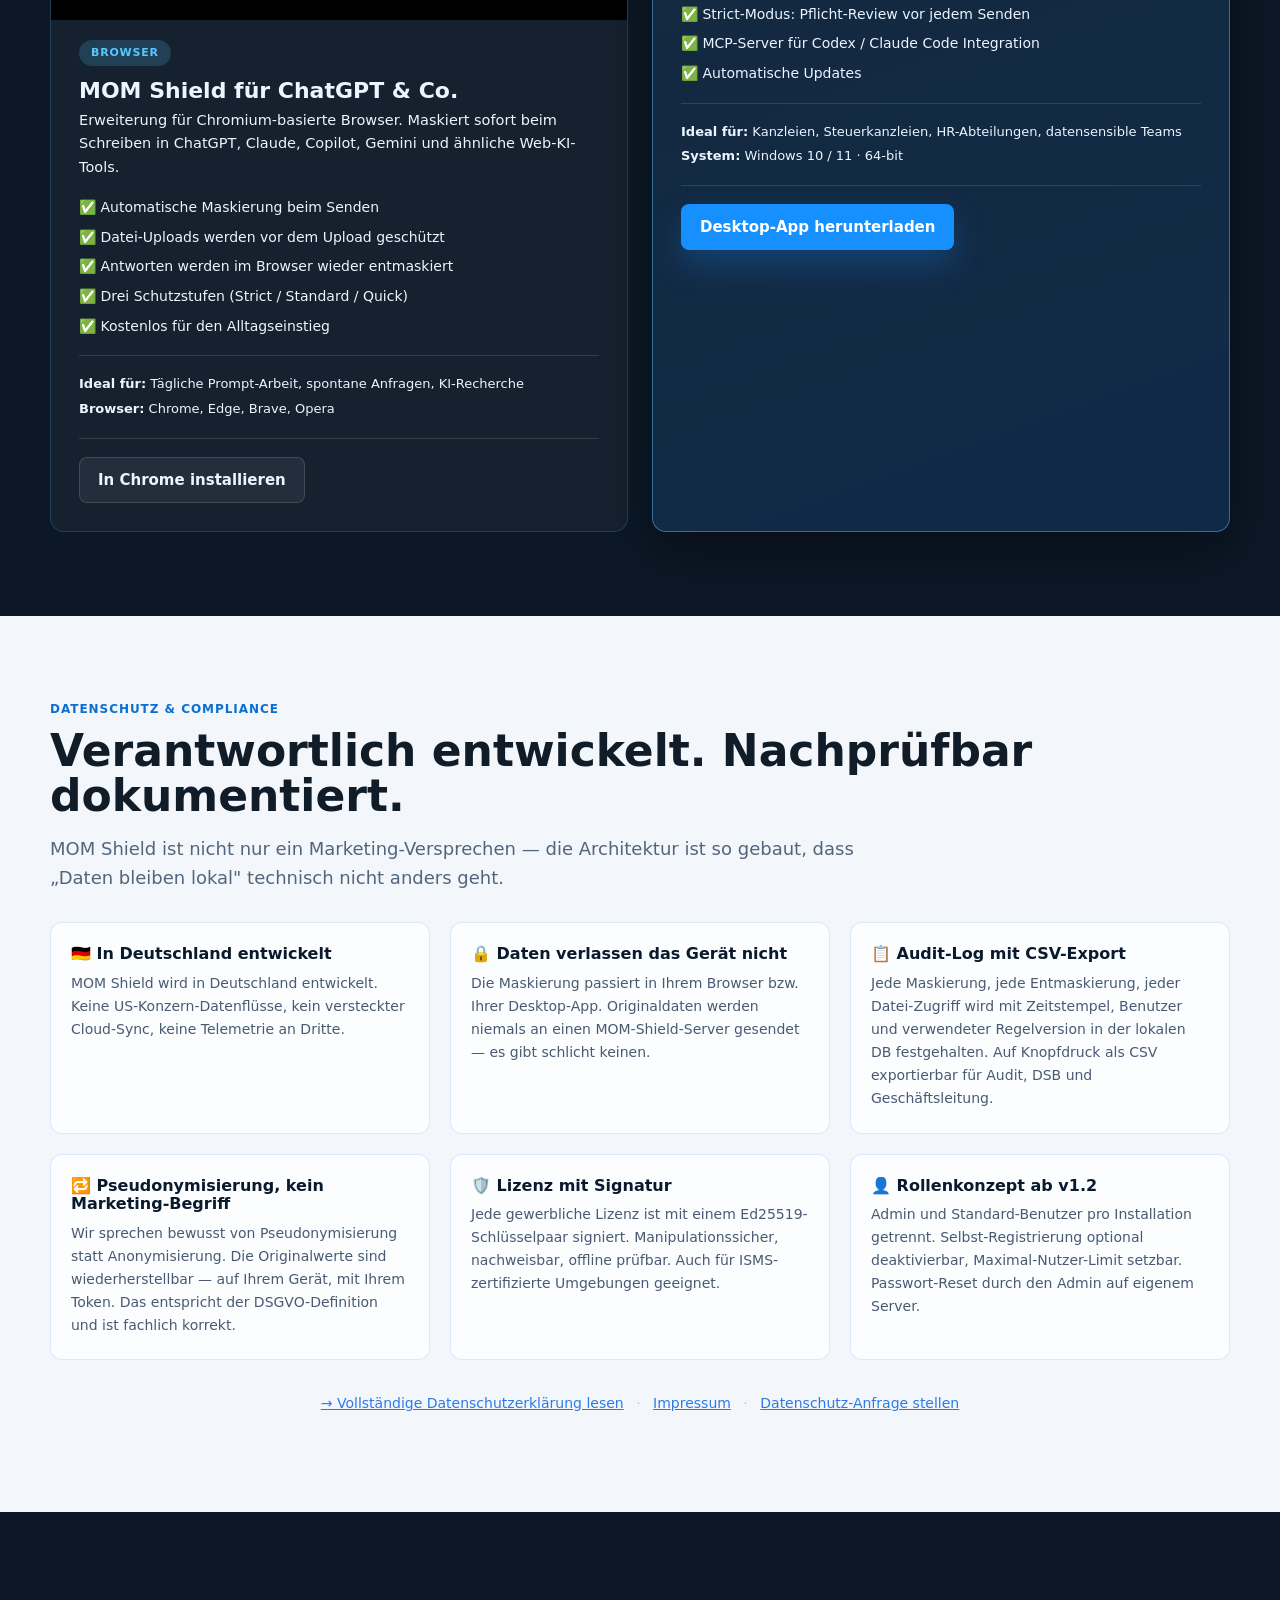
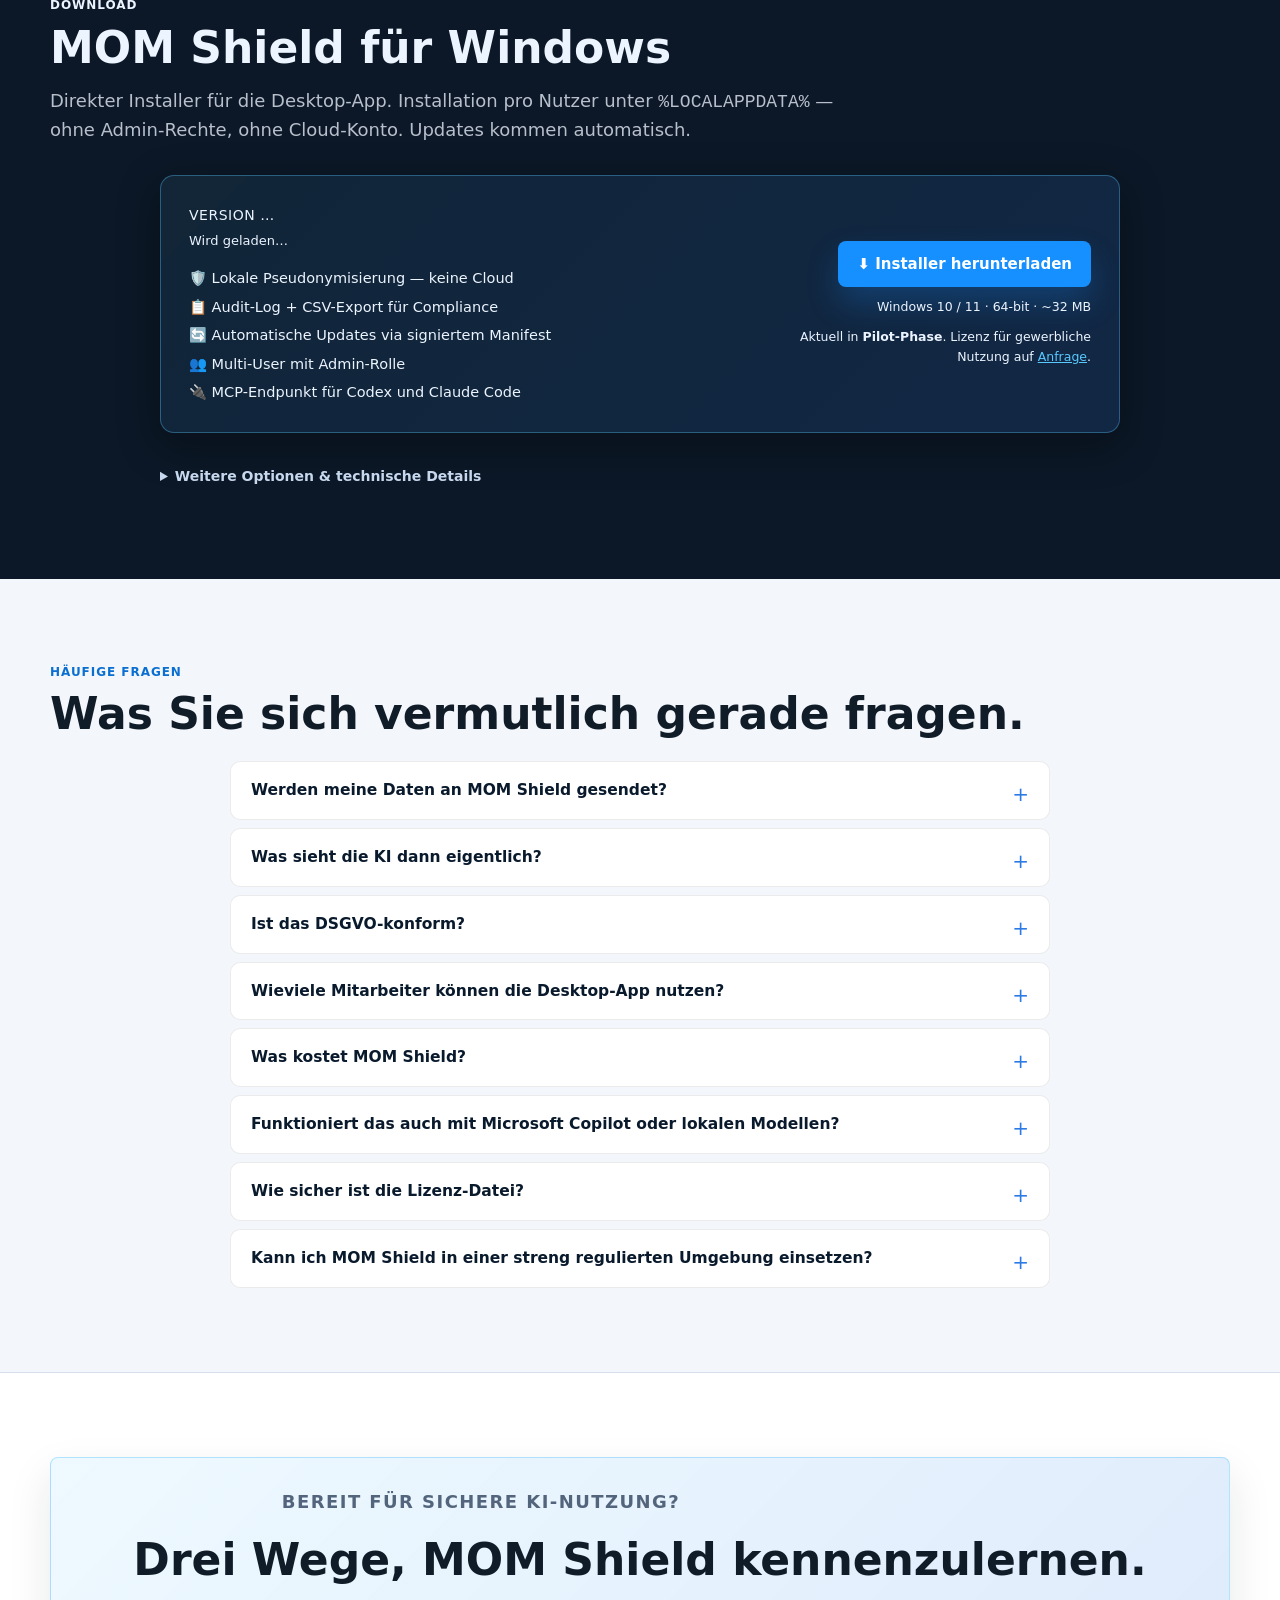
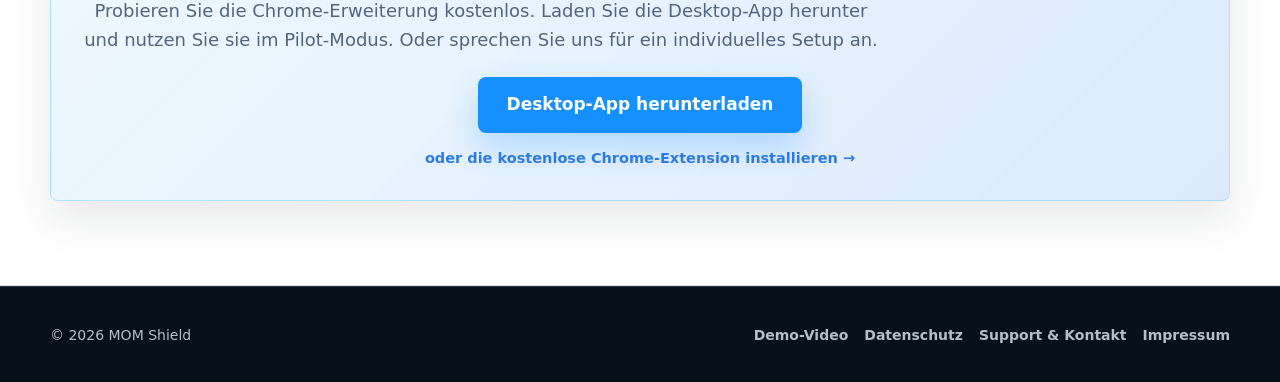
==== commit 66663177: "site: image masking section uses autoplay video instead of static png" ====
--- a/docs/index.html
+++ b/docs/index.html
@@ -335,7 +335,9 @@
         </p>
 
         <figure class="image-masking-figure">
-          <img src="assets/image-masking.png" data-i18n-attr="alt:imgmask.alt" alt="MOM Shield Image Masking — Placeholder oder Black Masking für Rechnungen, Ausweise, E-Mails und gescannte Dokumente" loading="lazy">
+          <video autoplay muted loop playsinline preload="auto" data-i18n-attr="aria-label:imgmask.alt" aria-label="MOM Shield Image Masking — Placeholder oder Black Masking für Rechnungen, Ausweise, E-Mails und gescannte Dokumente">
+            <source src="assets/image-masking.mp4" type="video/mp4">
+          </video>
         </figure>
 
         <div class="image-masking-grid">
--- a/docs/styles.css
+++ b/docs/styles.css
@@ -1691,7 +1691,8 @@
   box-shadow: 0 24px 60px rgba(0, 0, 0, 0.35);
   border: 1px solid rgba(255, 255, 255, 0.08);
 }
-.image-masking-figure img {
+.image-masking-figure img,
+.image-masking-figure video {
   width: 100%;
   height: auto;
   display: block;
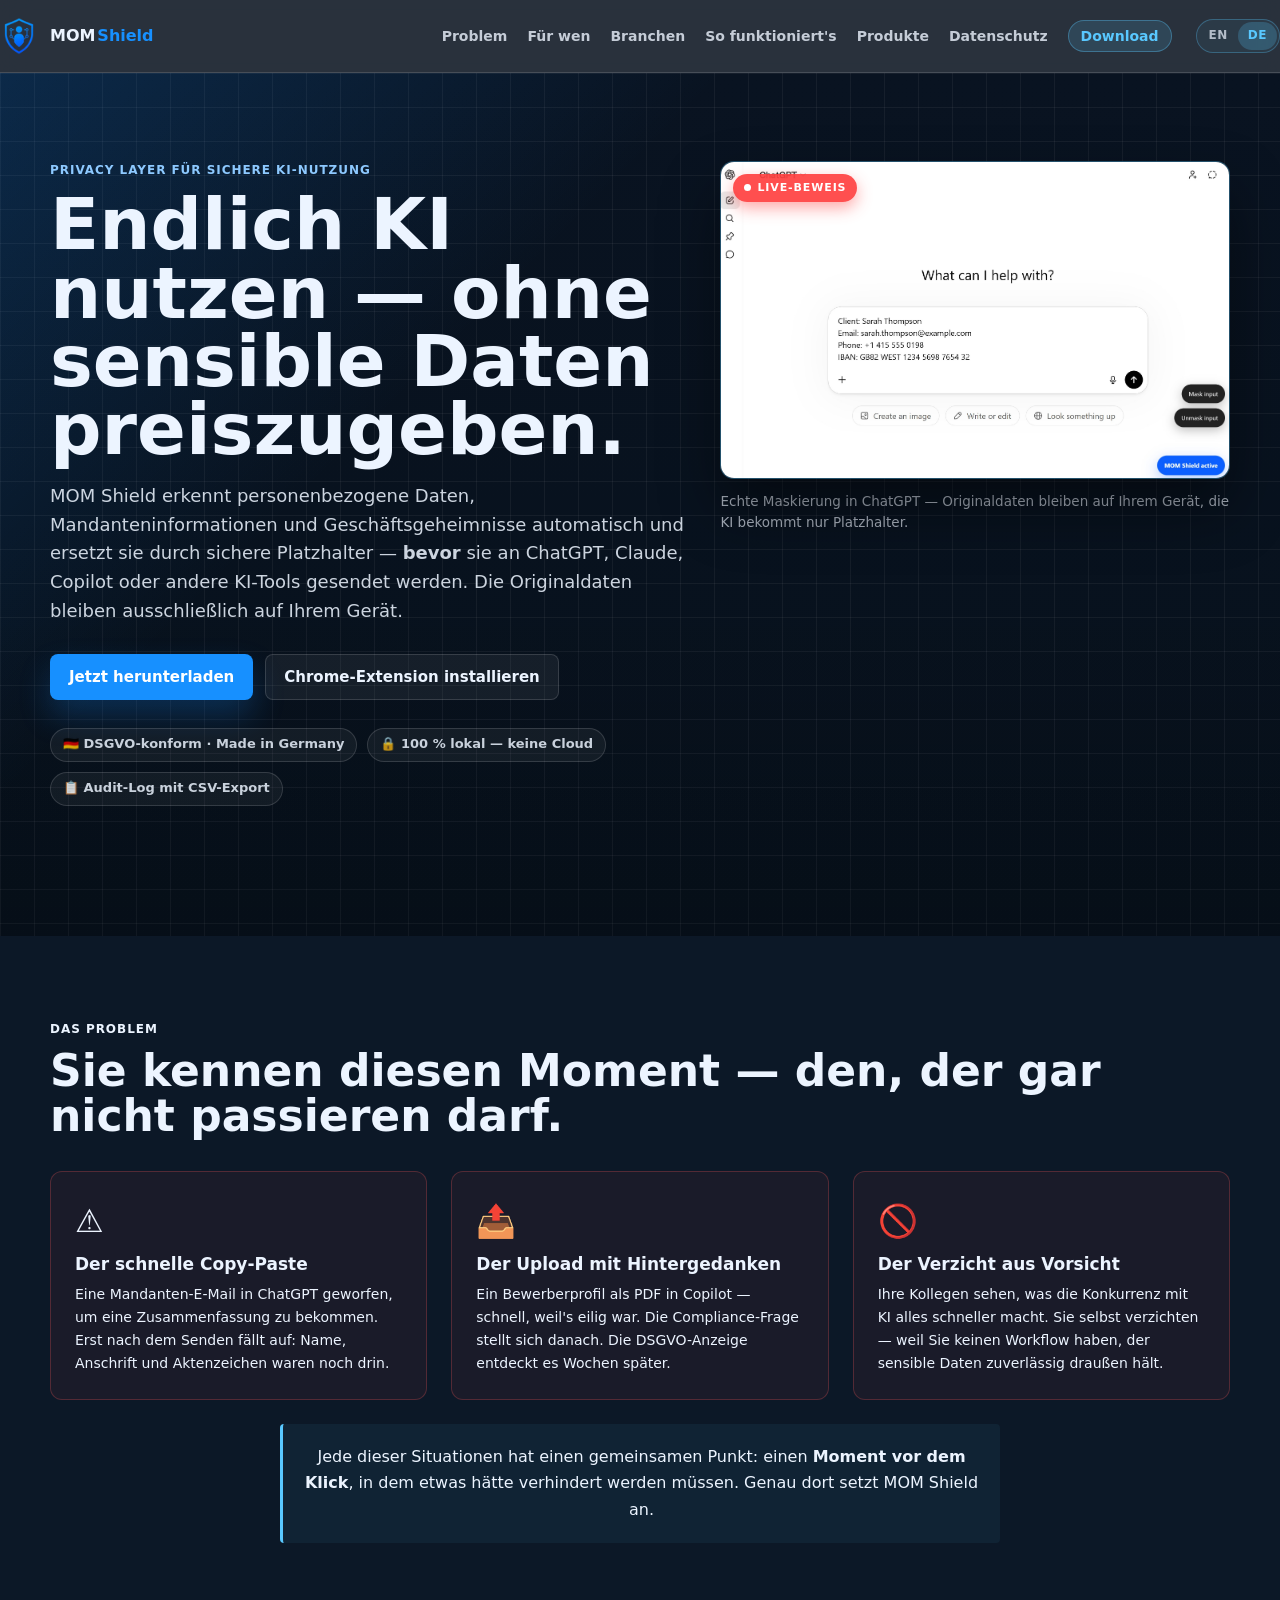
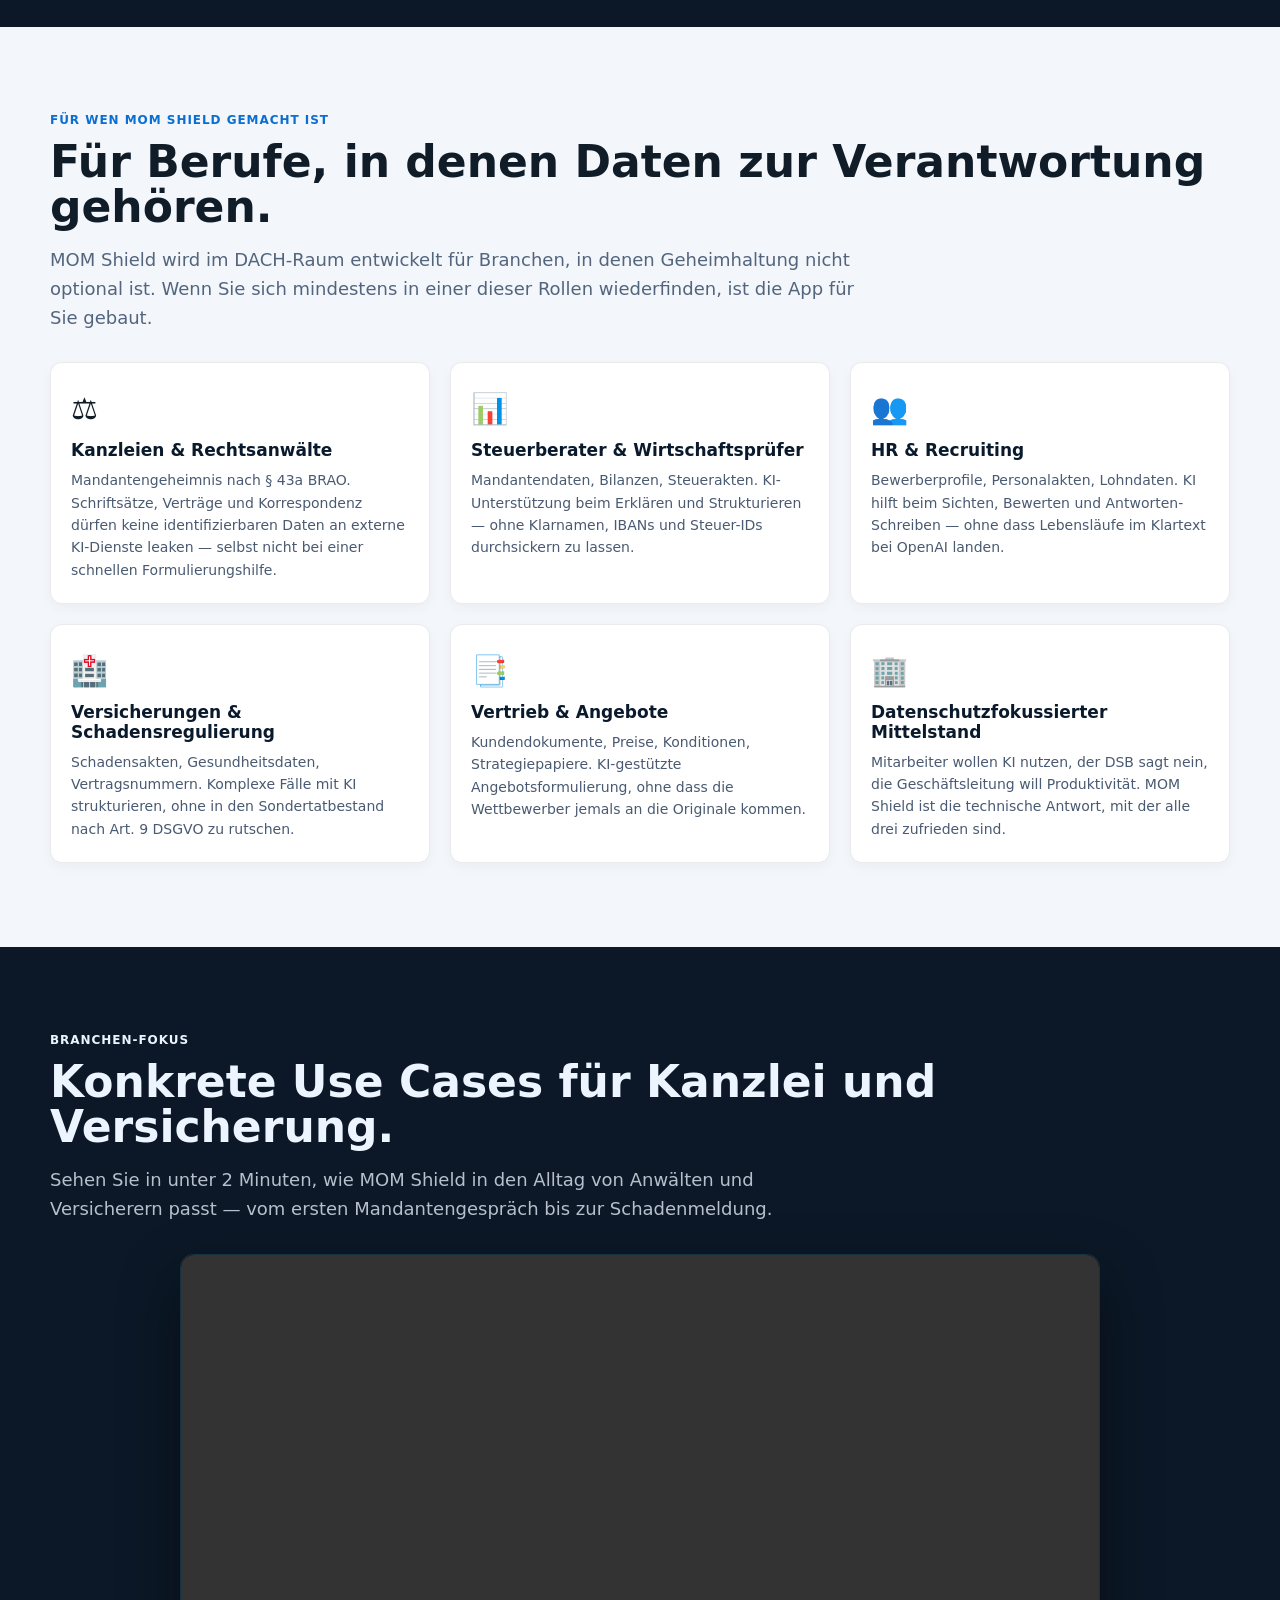
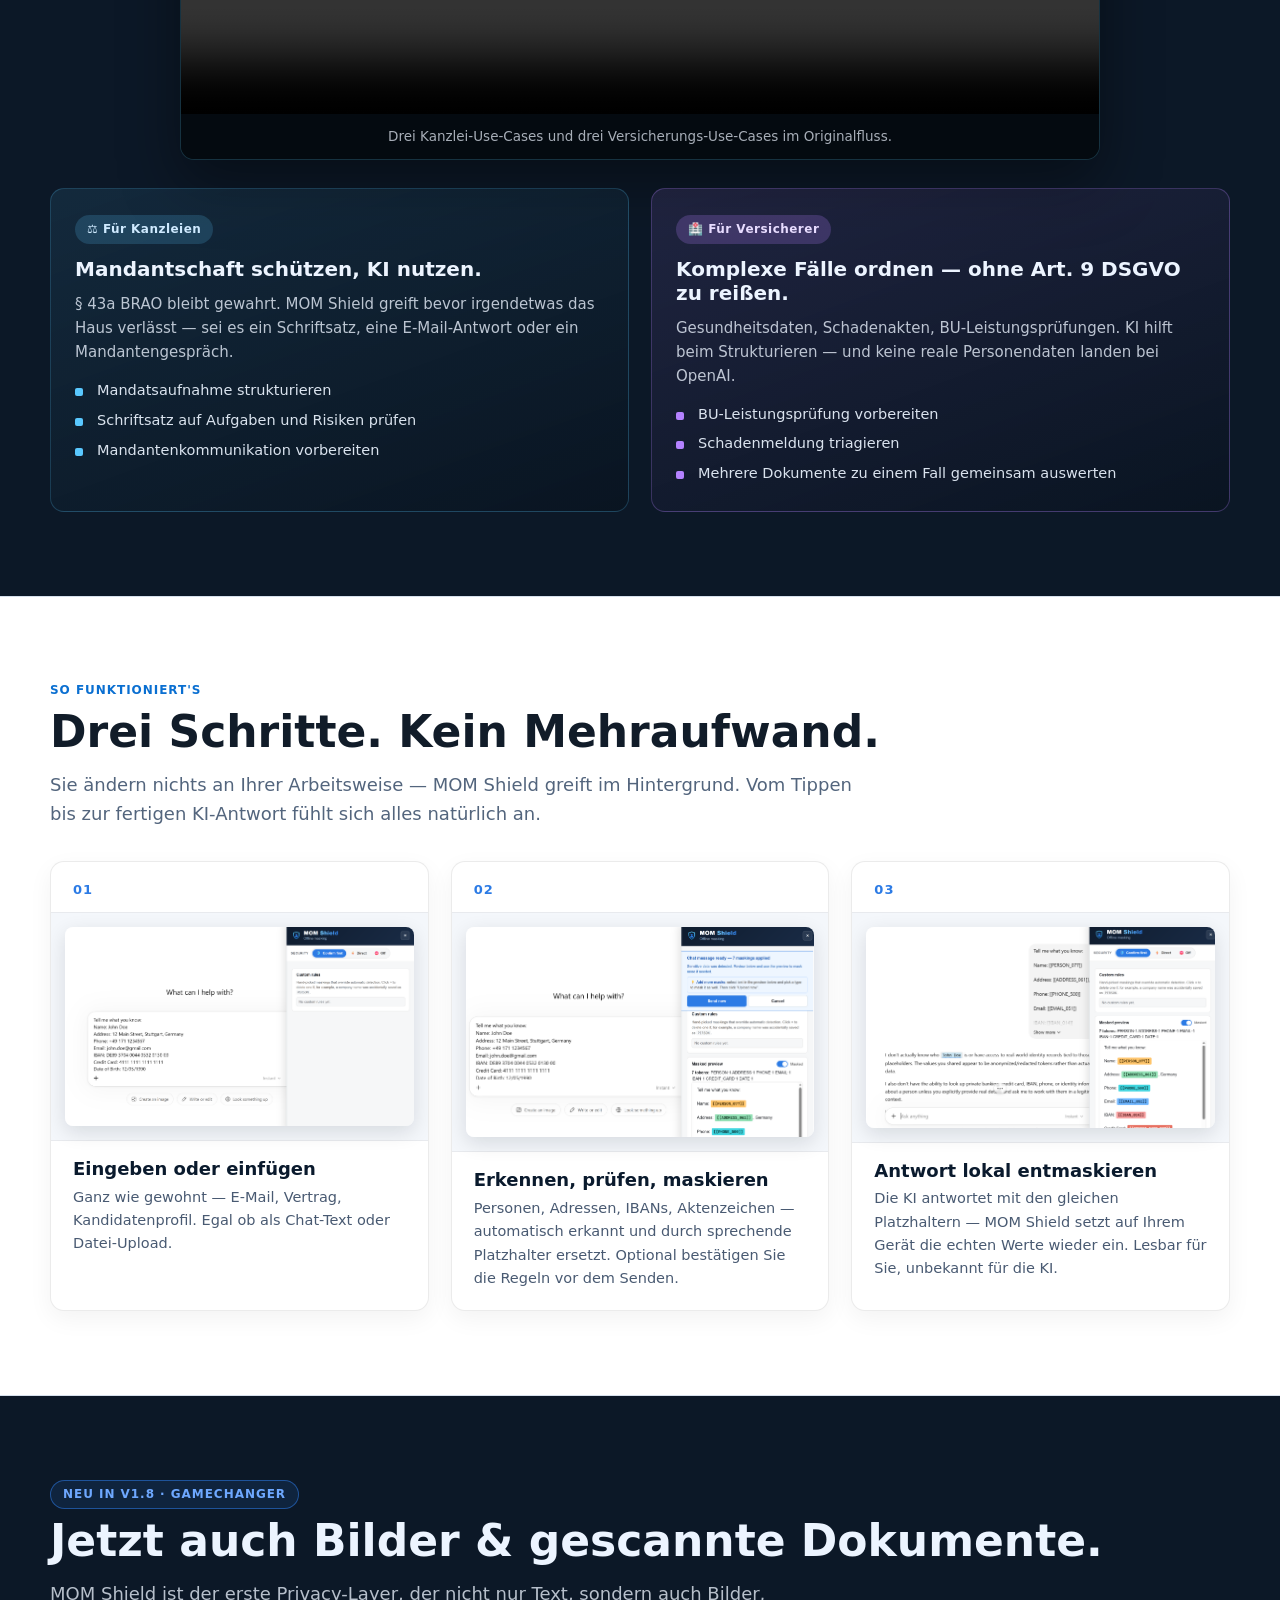
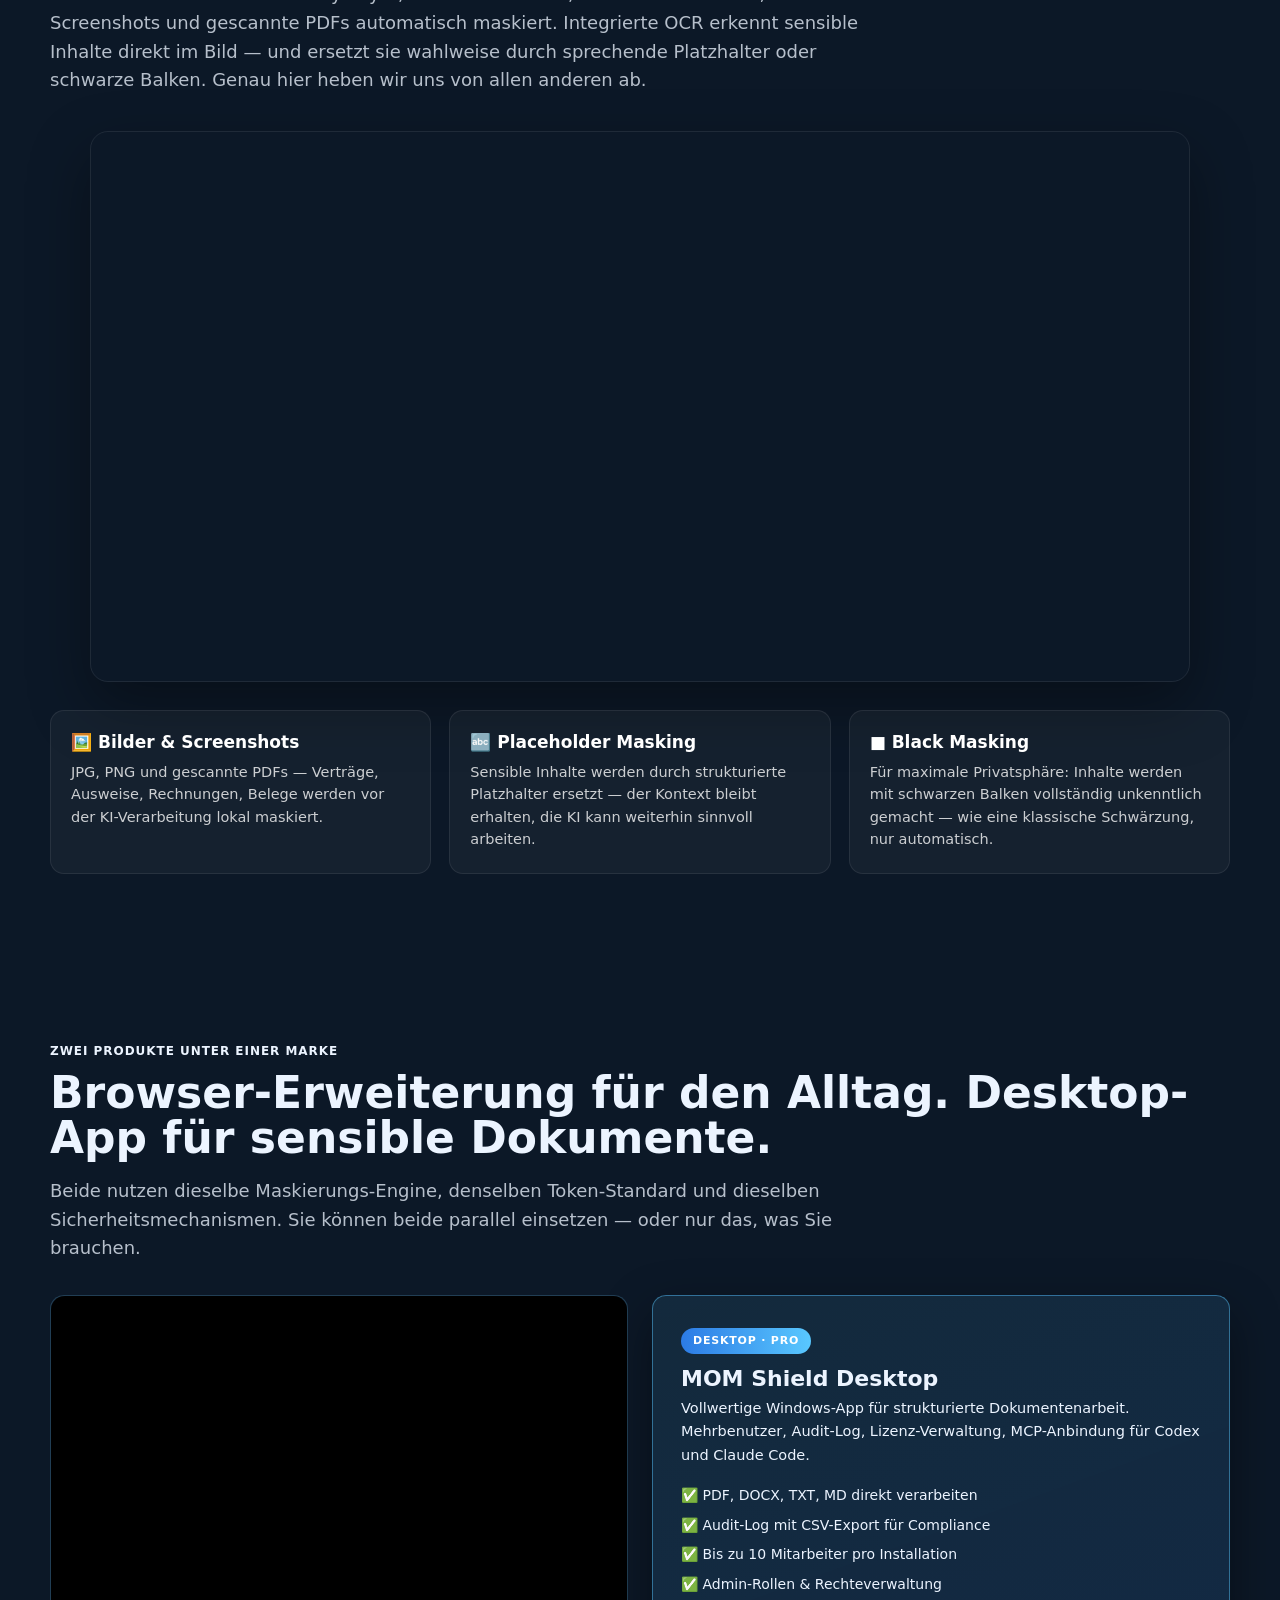
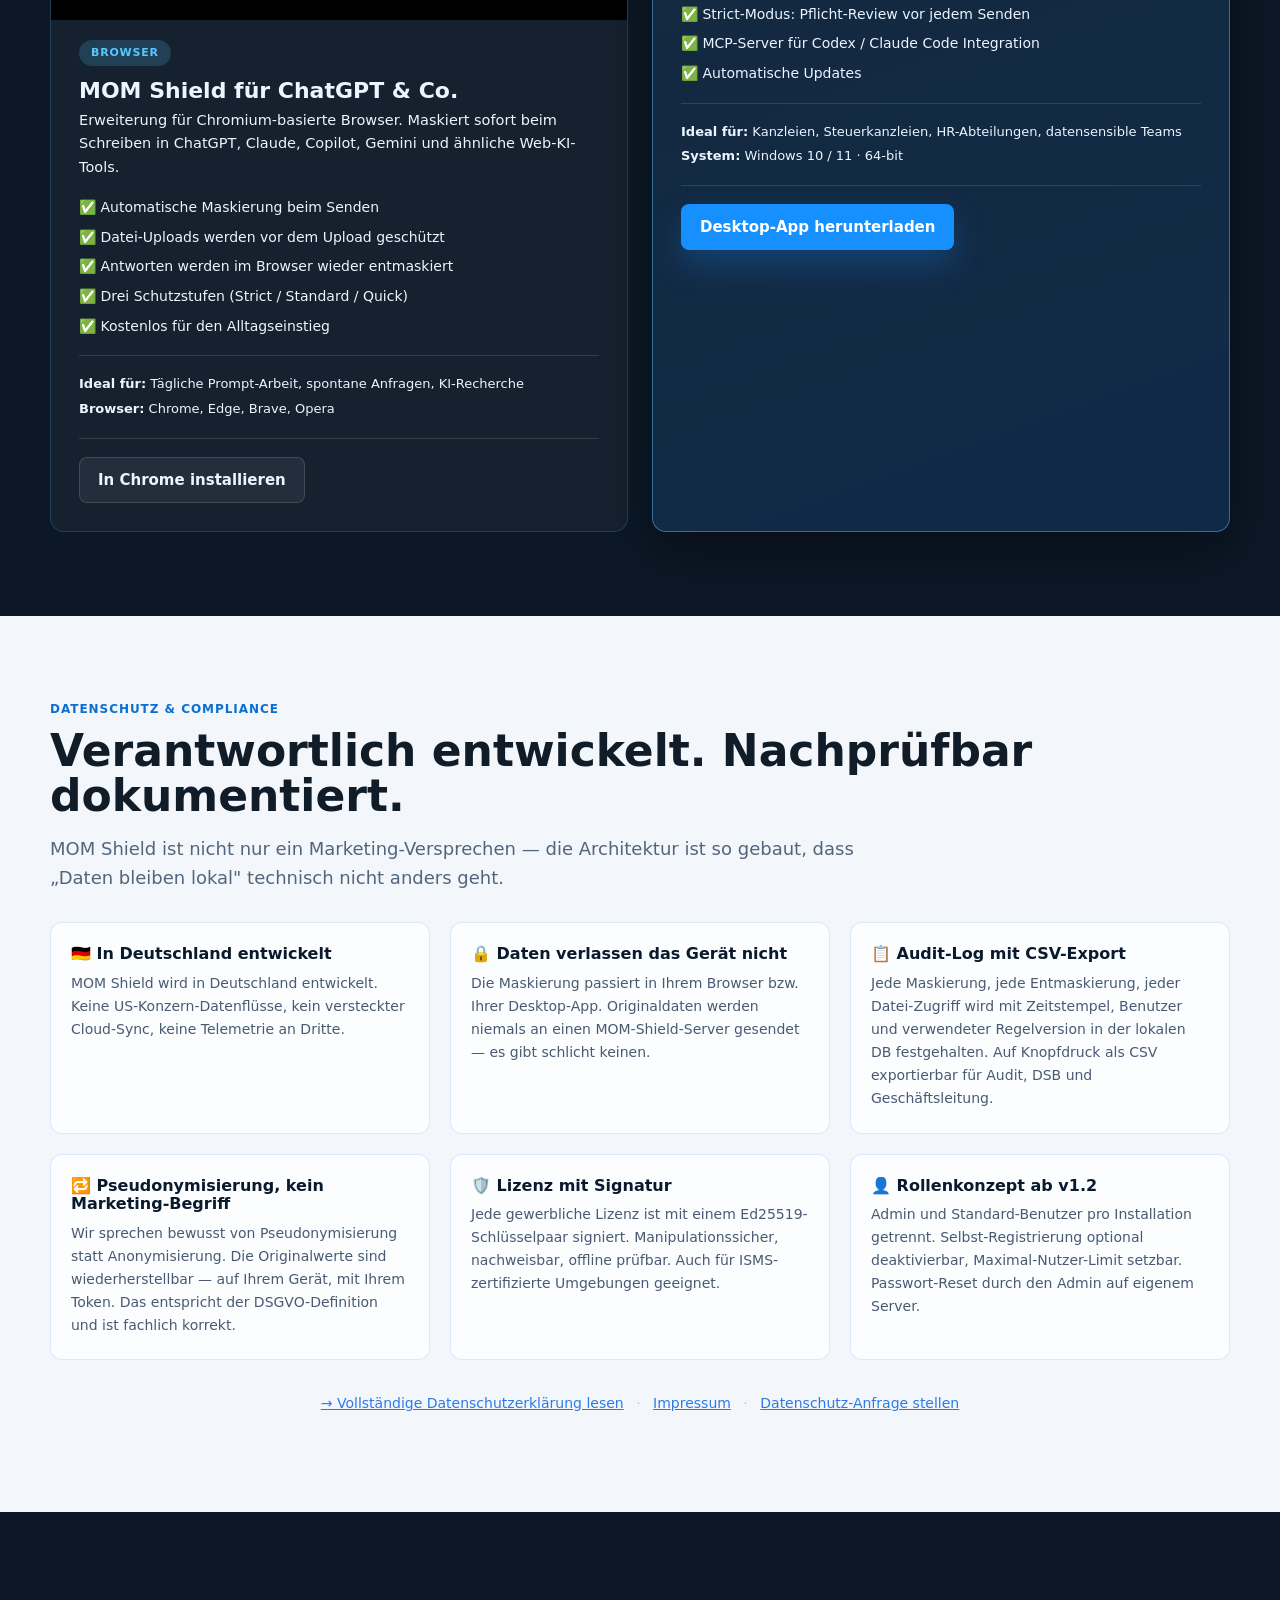
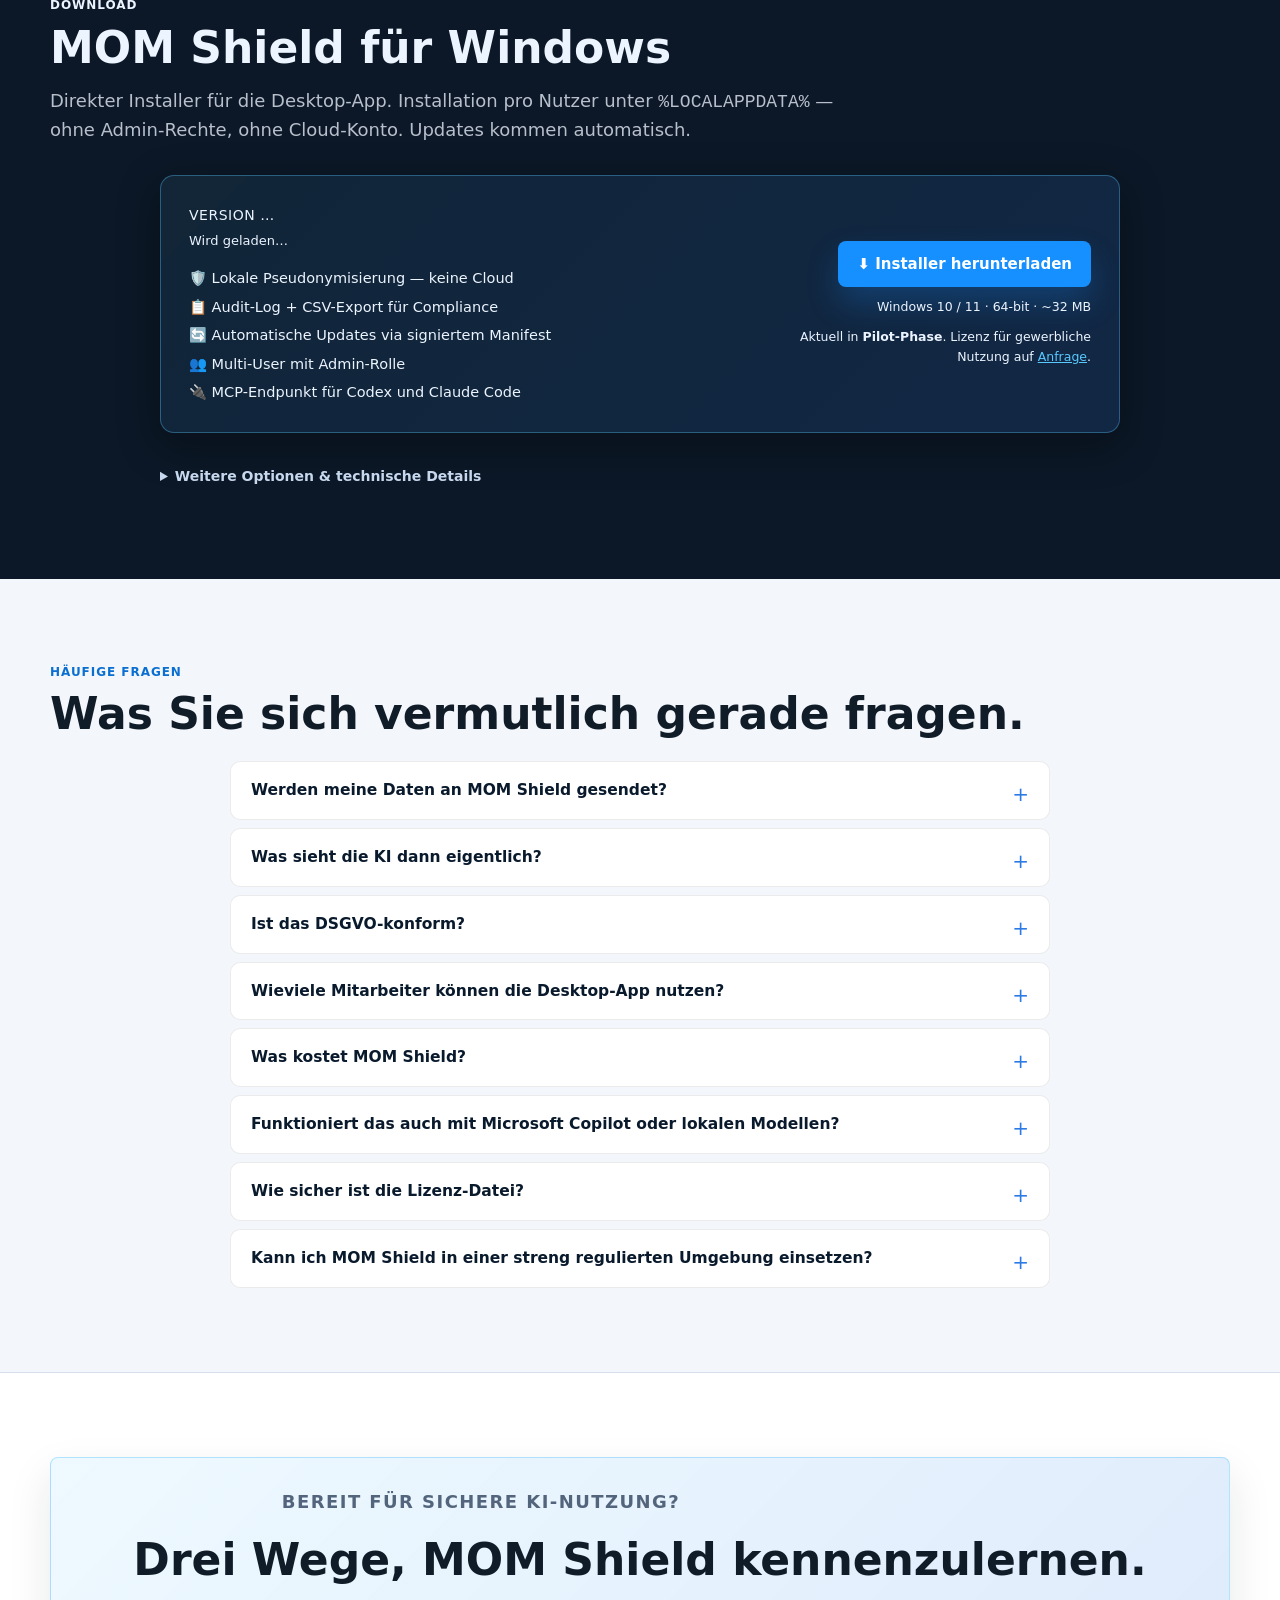
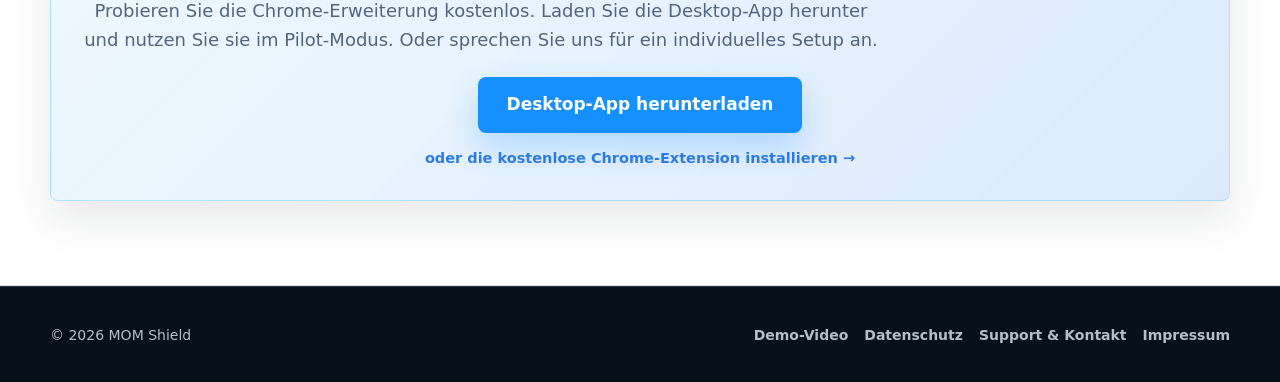
==== commit caad5746: "site: new transparent favicon (shield + person, ohne hintergrund), multi-size set" ====
--- a/docs/index.html
+++ b/docs/index.html
@@ -22,7 +22,10 @@
   <meta name="twitter:description" content="Maskiert Mandantendaten lokal, bevor ChatGPT sie sieht. Made in Germany.">
   <meta name="twitter:image" content="assets/og-image.png">
 
-  <link rel="icon" href="assets/icon48.png">
+  <link rel="icon" type="image/x-icon" href="assets/favicon.ico">
+  <link rel="icon" type="image/png" sizes="32x32" href="assets/icon32.png">
+  <link rel="icon" type="image/png" sizes="192x192" href="assets/icon192.png">
+  <link rel="apple-touch-icon" href="assets/icon192.png">
   <link rel="stylesheet" href="styles.css">
   <script src="i18n.js" defer></script>
 </head>
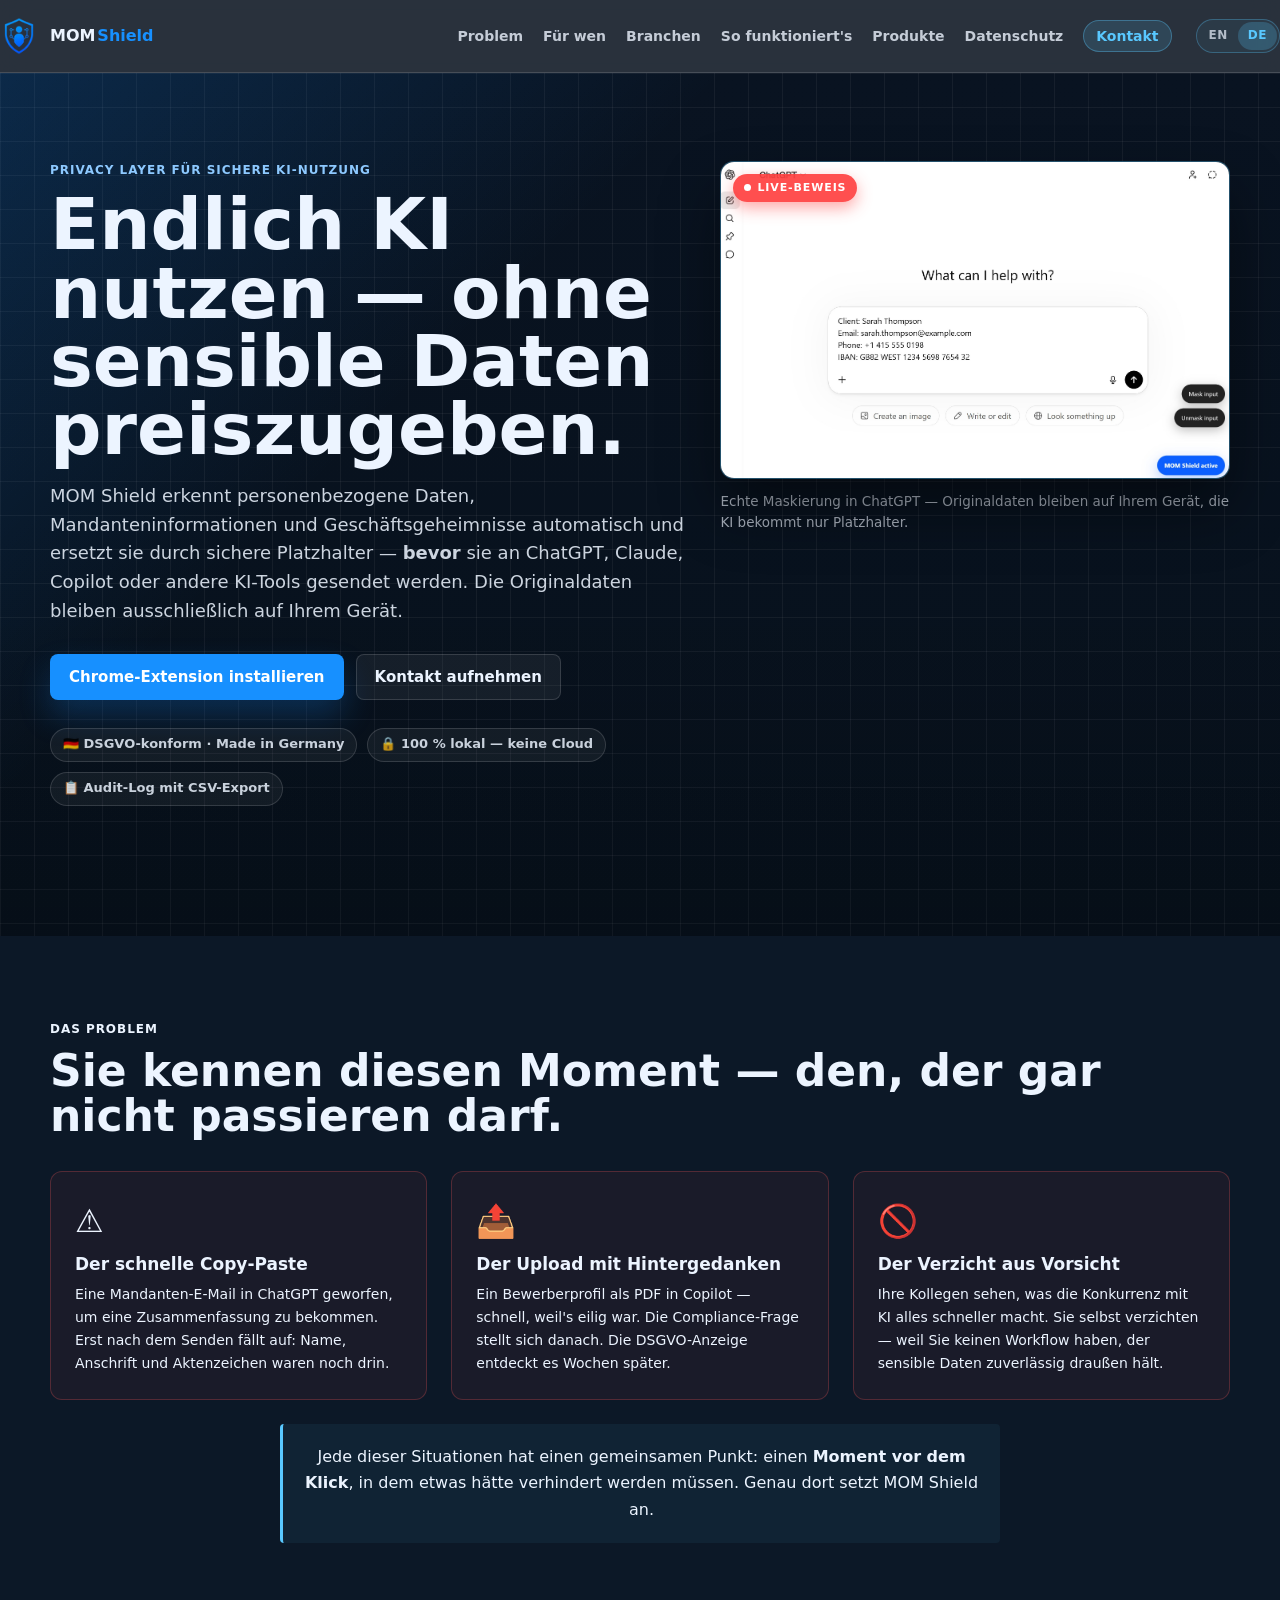
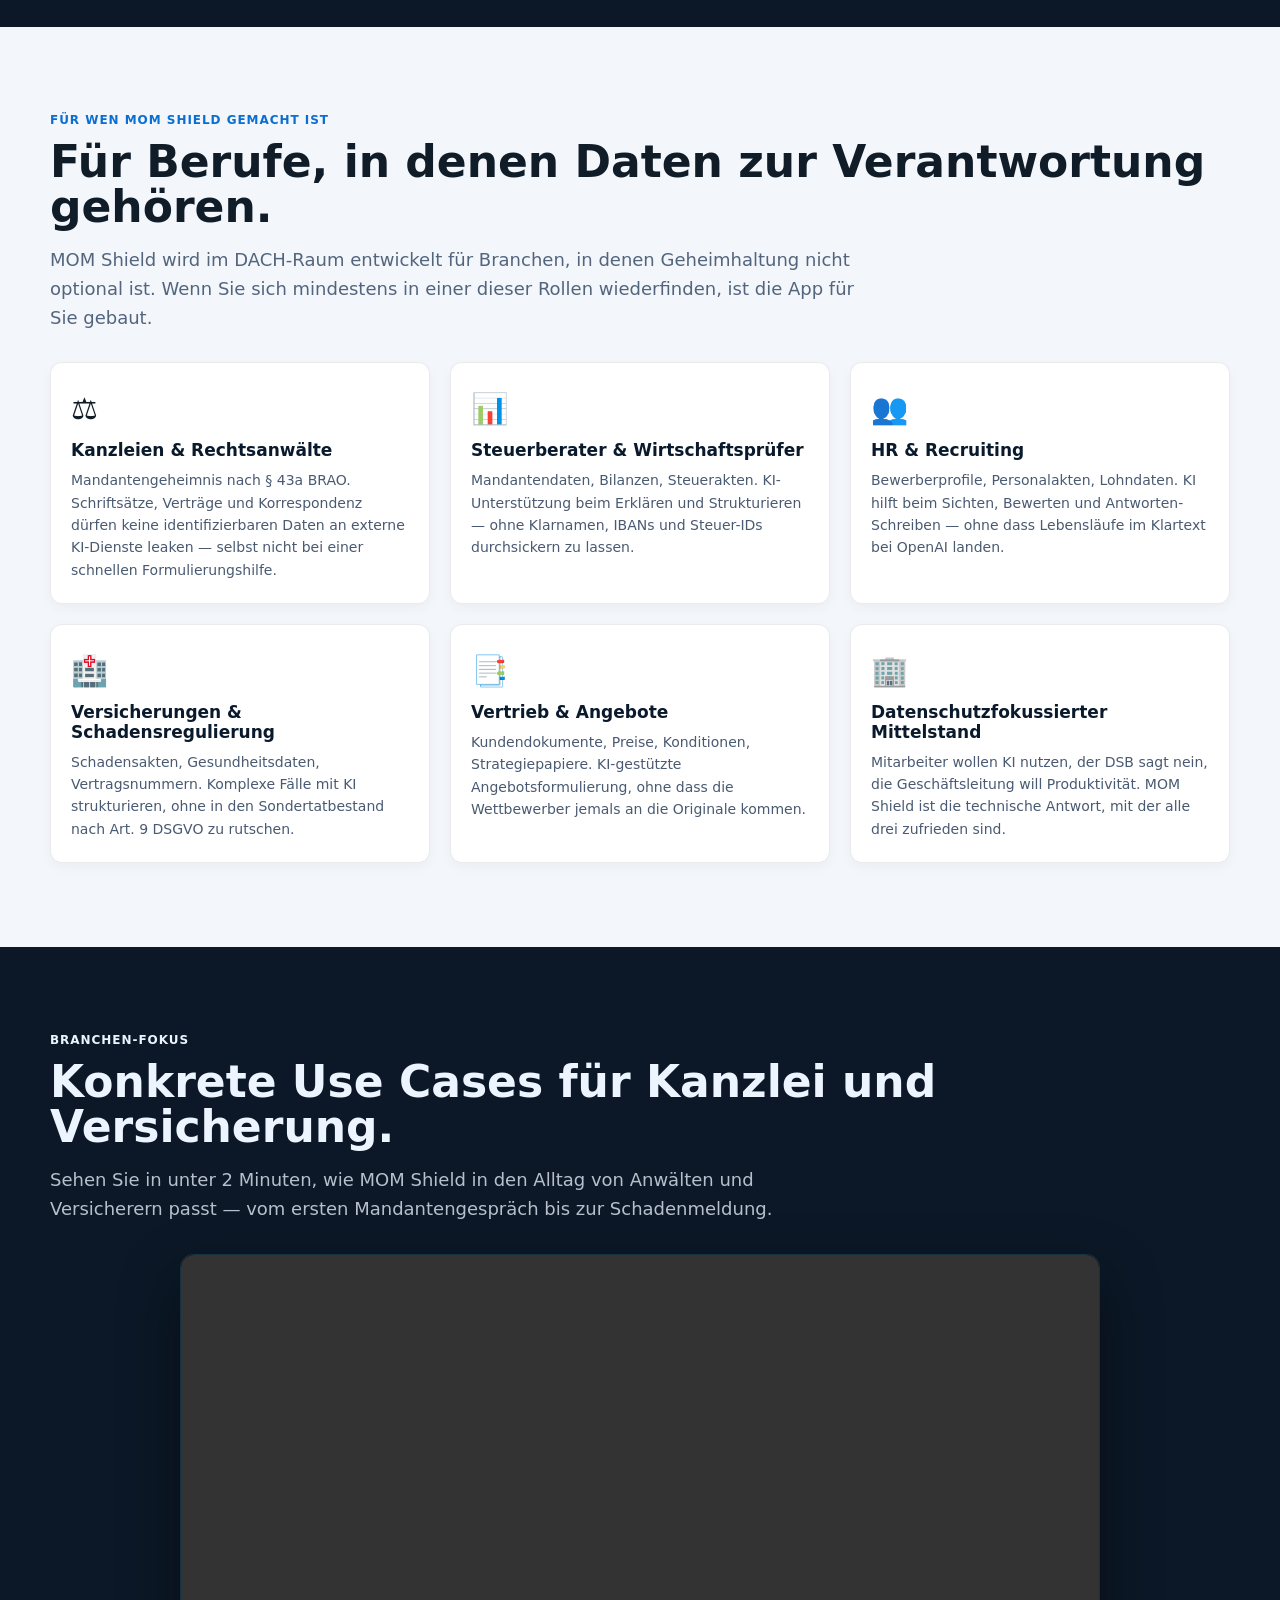
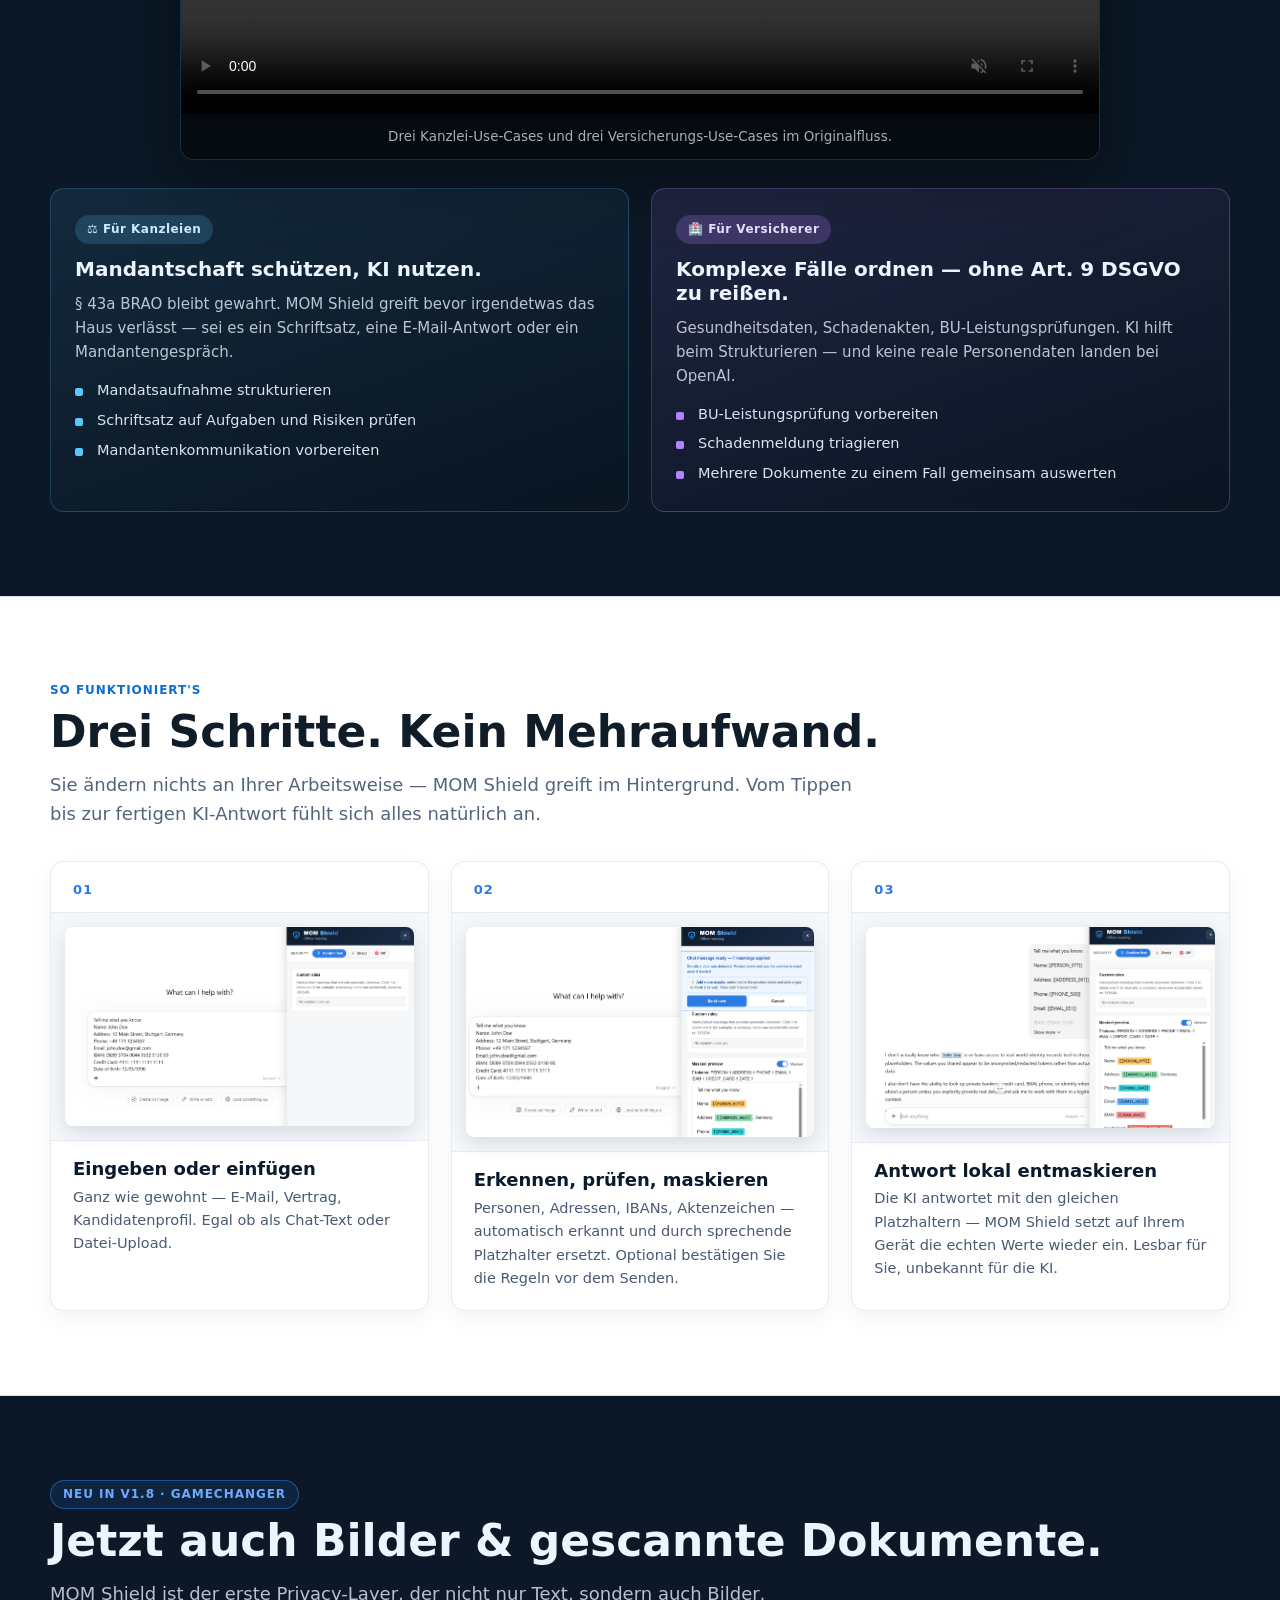
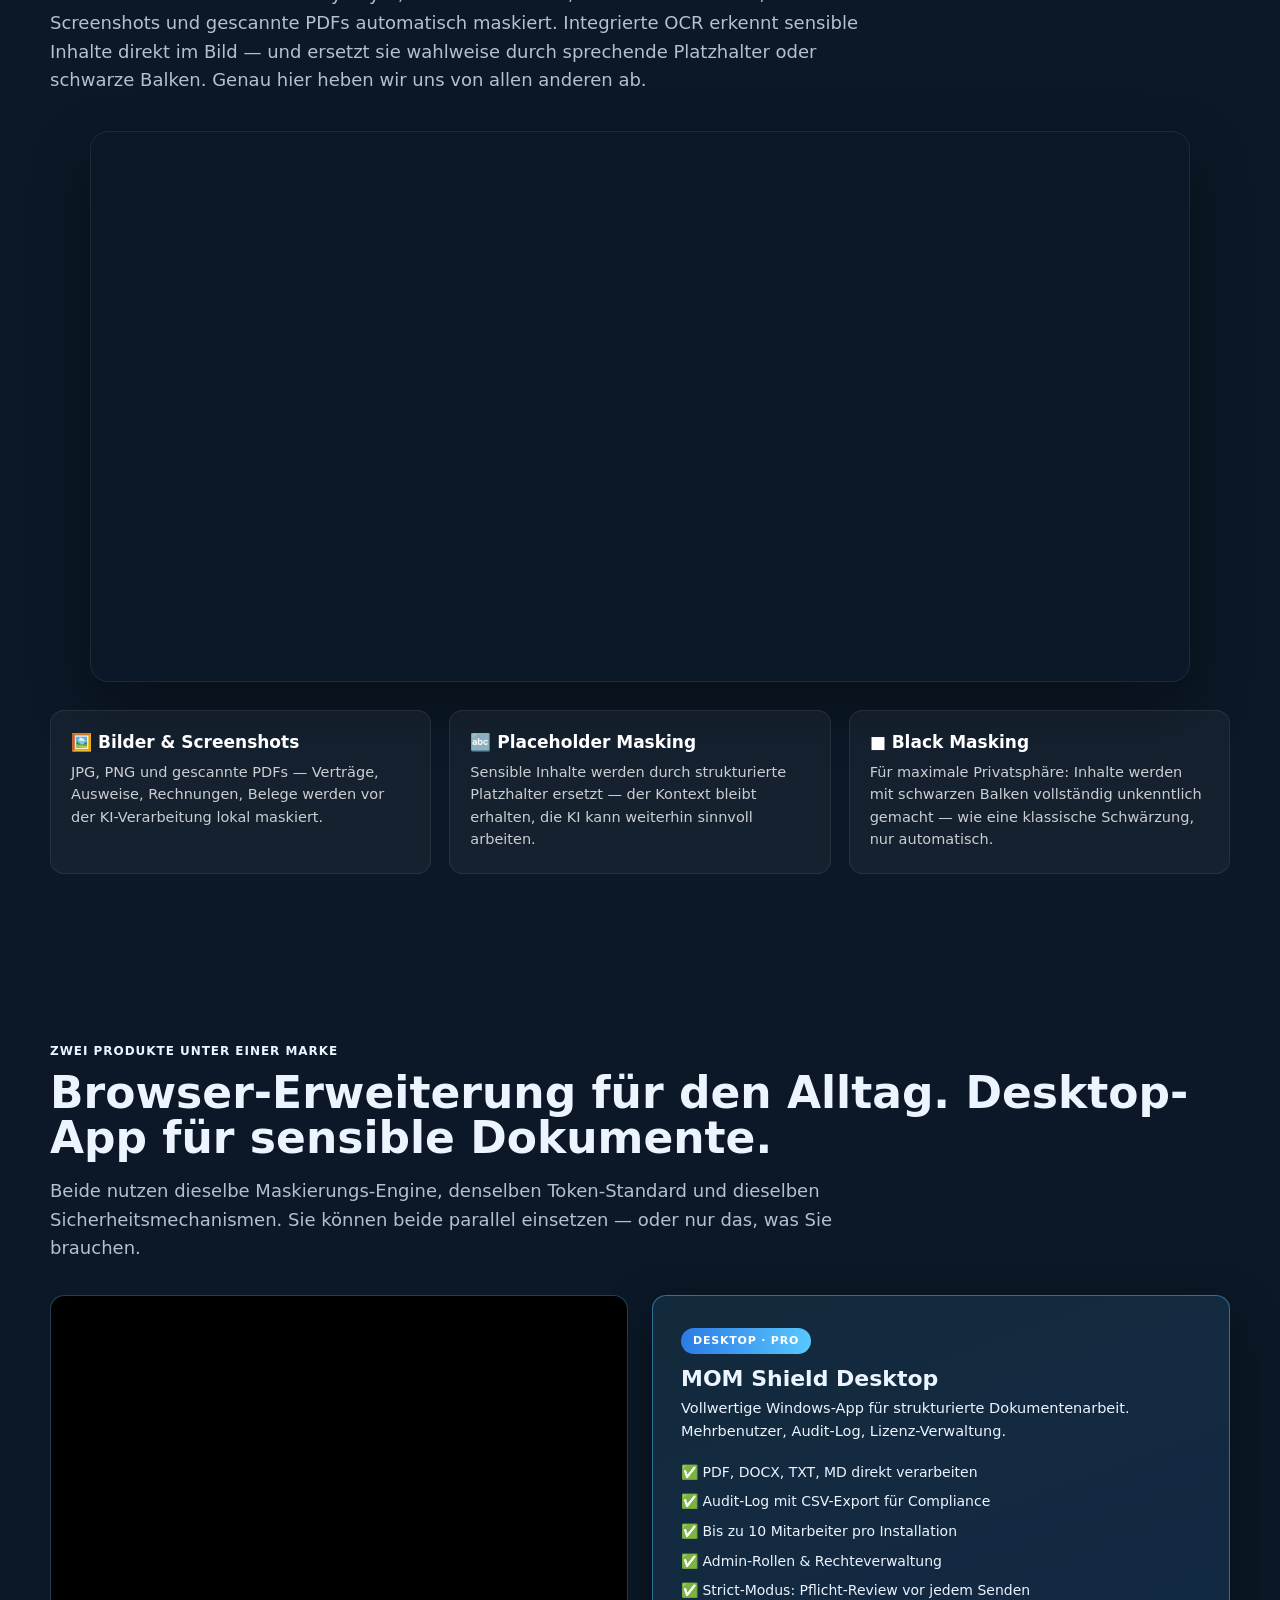
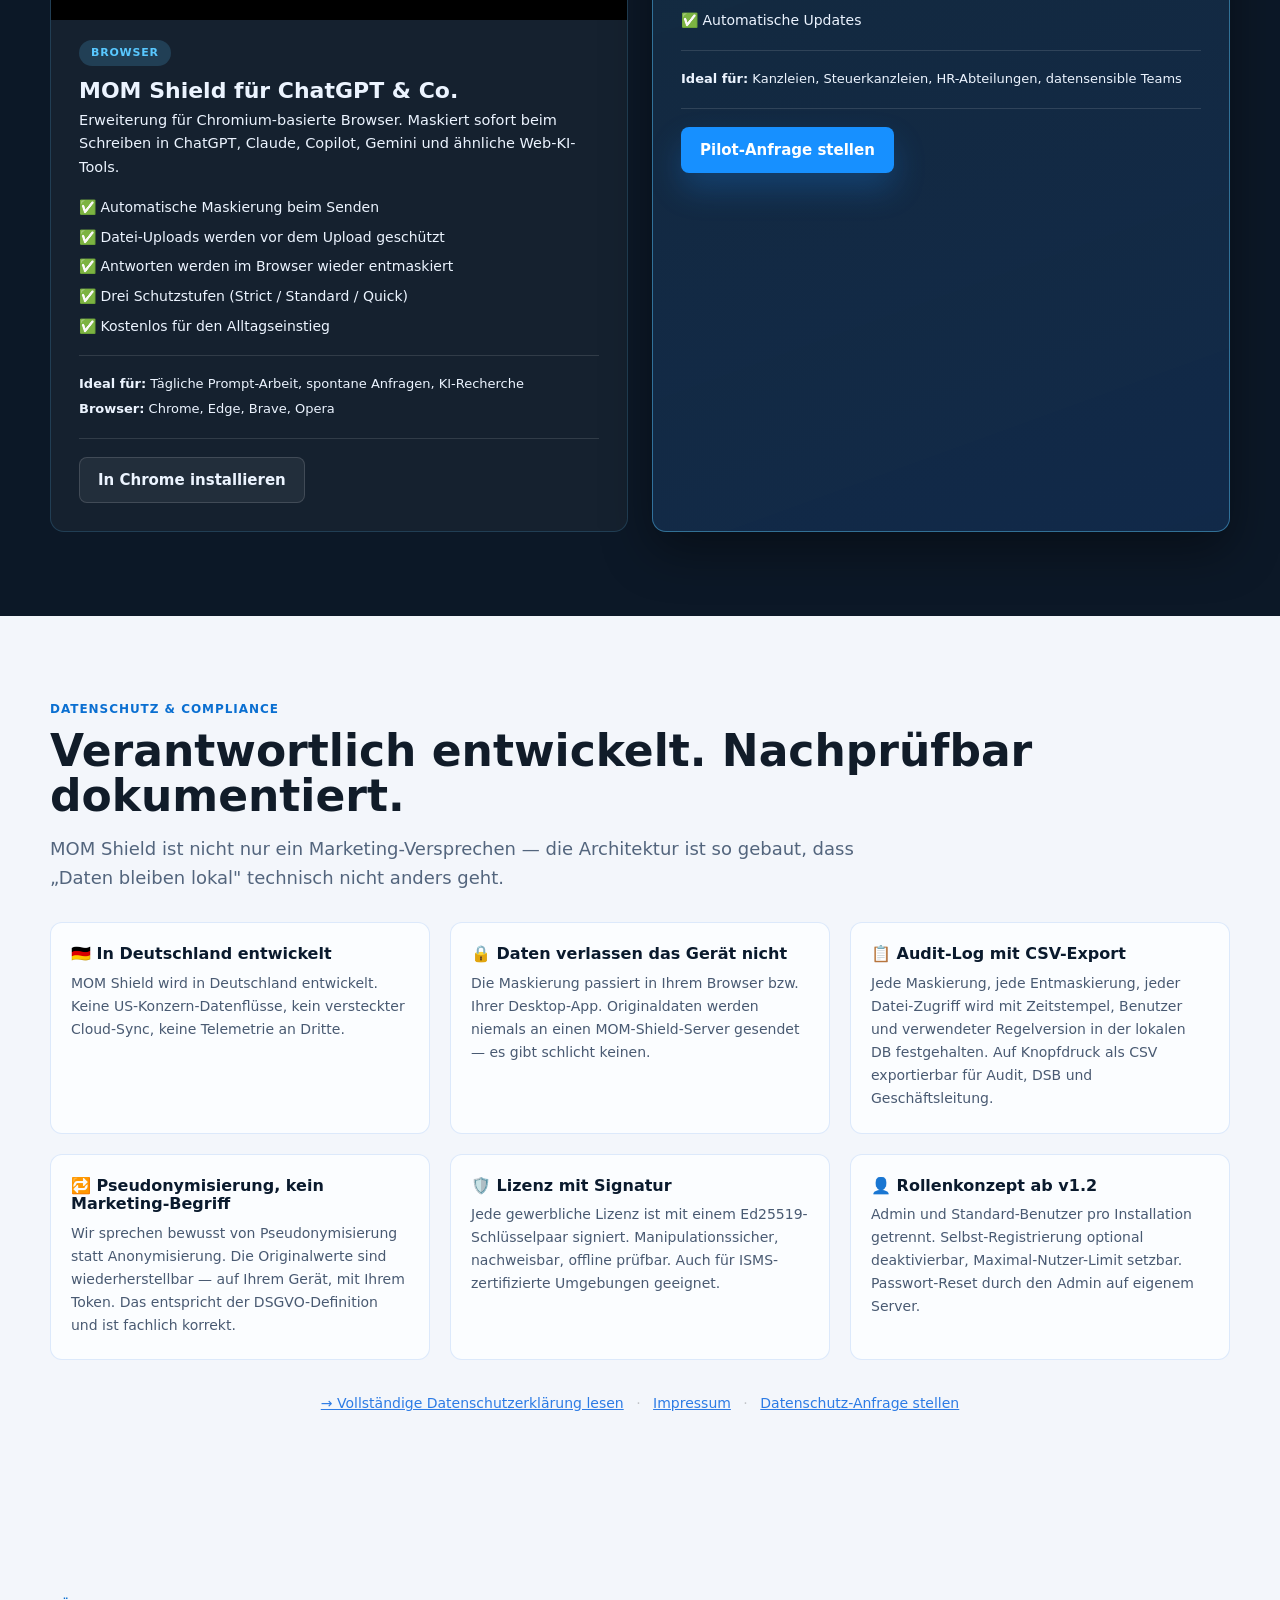
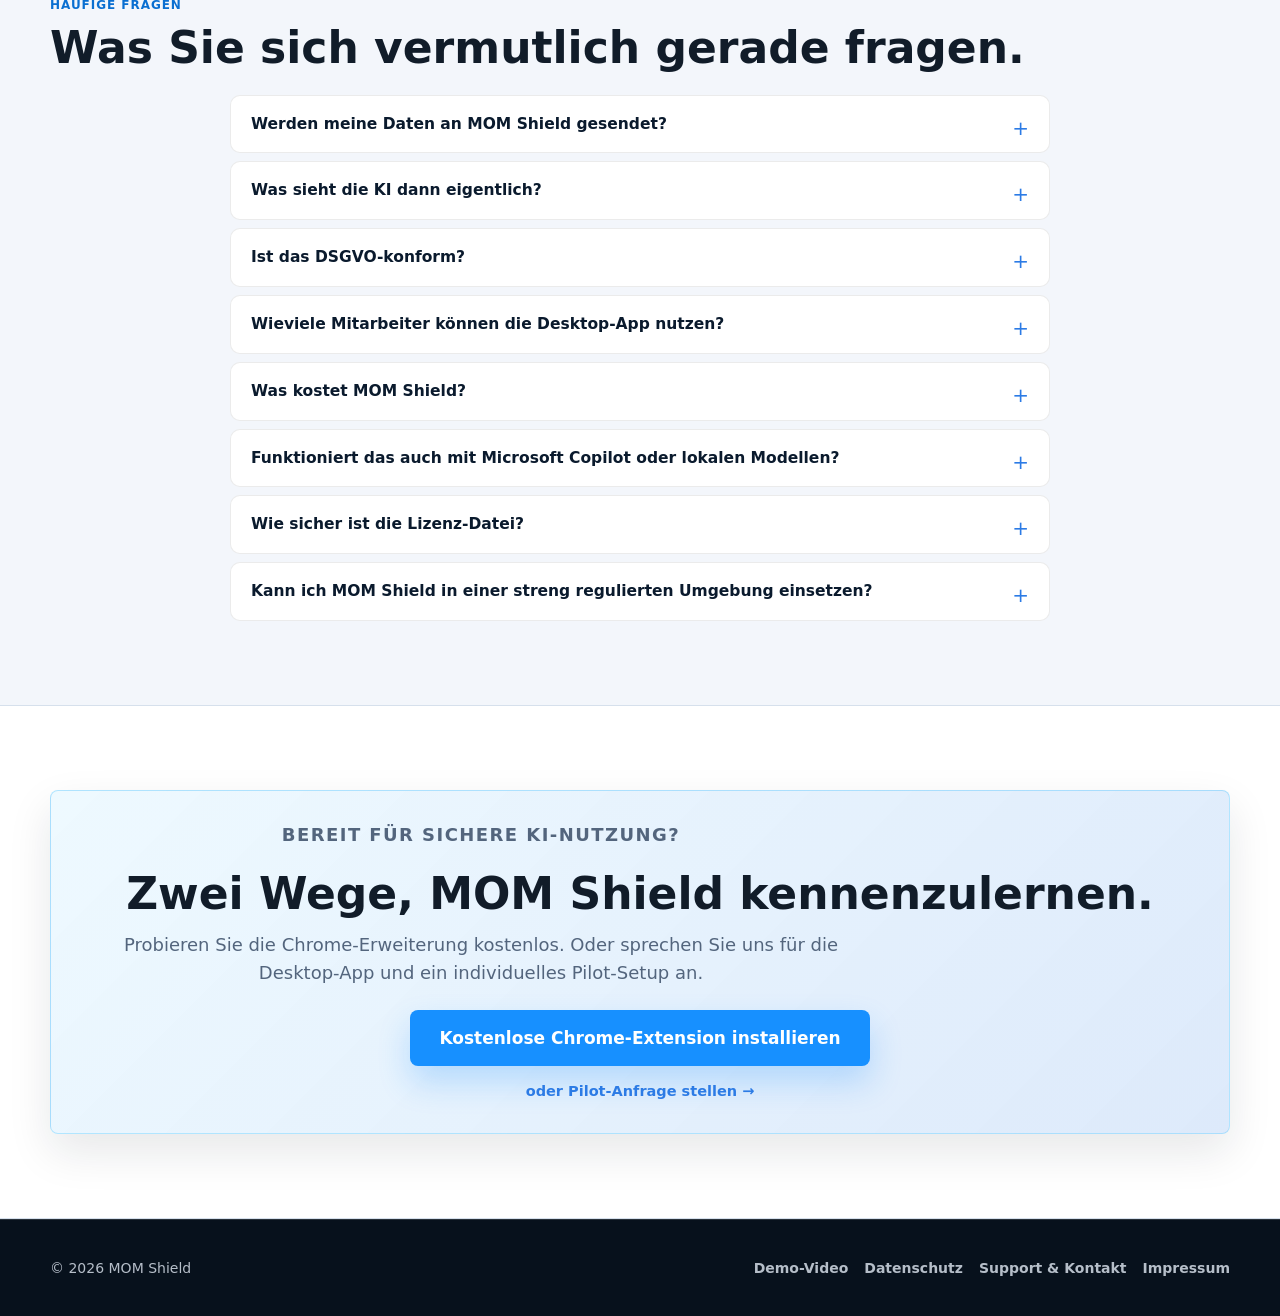
==== commit b34317e5: "site: remove download section, MCP/Codex/Claude Code mentions Replaces the desktop installer CTA wit" ====
--- a/docs/index.html
+++ b/docs/index.html
@@ -43,7 +43,7 @@
         <a href="#workflow" data-i18n="nav.workflow">So funktioniert's</a>
         <a href="#produkte" data-i18n="nav.products">Produkte</a>
         <a href="#compliance" data-i18n="nav.compliance">Datenschutz</a>
-        <a href="#download" class="nav-cta" data-i18n="nav.cta">Download</a>
+        <a href="support.html" class="nav-cta" data-i18n="nav.contact">Kontakt</a>
         <span class="lang-switch" role="group" data-i18n-attr="aria-label:lang.switch.aria" aria-label="Choose language">
           <button type="button" class="lang-btn" data-lang-btn="en" aria-pressed="true">EN</button>
           <button type="button" class="lang-btn" data-lang-btn="de" aria-pressed="false">DE</button>
@@ -69,8 +69,8 @@
             </p>
 
             <div class="hero-actions">
-              <a class="button button-primary" href="#download" data-i18n="hero.btn.dl">Jetzt herunterladen</a>
-              <a class="button button-secondary" href="https://chromewebstore.google.com/detail/mom-shield-privacy-pii-ma/cbogcmmcpmhjggmpdbmipncdpmigfjaj" rel="noopener" data-i18n="hero.btn.chrome">Chrome-Extension installieren</a>
+              <a class="button button-primary" href="https://chromewebstore.google.com/detail/mom-shield-privacy-pii-ma/cbogcmmcpmhjggmpdbmipncdpmigfjaj" rel="noopener" data-i18n="hero.btn.chrome">Chrome-Extension installieren</a>
+              <a class="button button-secondary" href="support.html" data-i18n="hero.btn.contact">Kontakt aufnehmen</a>
             </div>
 
             <div class="hero-pills" data-i18n-attr="aria-label:hero.pills.aria" aria-label="Vertrauenssignale">
@@ -414,7 +414,7 @@
             <h3 data-i18n="products.desktop.h3">MOM Shield Desktop</h3>
             <p class="product-summary" data-i18n="products.desktop.summary">
               Full Windows app for structured document work. Multi-user, audit
-              log, license management, MCP integration for Codex and Claude Code.
+              log, license management.
             </p>
             <ul class="product-features">
               <li data-i18n="products.desktop.f1">✅ Process PDF, DOCX, TXT, MD directly</li>
@@ -422,14 +422,12 @@
               <li data-i18n="products.desktop.f3">✅ Up to 10 users per installation</li>
               <li data-i18n="products.desktop.f4">✅ Admin roles &amp; permissions</li>
               <li data-i18n="products.desktop.f5">✅ Strict mode: mandatory review before sending</li>
-              <li data-i18n="products.desktop.f6">✅ MCP server for Codex / Claude Code integration</li>
               <li data-i18n="products.desktop.f7">✅ Automatic updates</li>
             </ul>
             <div class="product-meta">
               <p data-i18n="products.desktop.meta1"><strong>Ideal for:</strong> law firms, tax practices, HR teams, privacy-sensitive teams</p>
-              <p data-i18n="products.desktop.meta2"><strong>System:</strong> Windows 10 / 11 · 64-bit</p>
             </div>
-            <a class="button button-primary" href="#download" data-i18n="products.desktop.cta">Download the desktop app</a>
+            <a class="button button-primary" href="support.html" data-i18n="products.desktop.cta">Request a pilot</a>
           </article>
         </div>
       </div>
@@ -511,82 +509,6 @@
       </div>
     </section>
 
-    <!-- ═══════════════ DOWNLOAD ═══════════════ -->
-    <section class="section section-dark download-section" id="download">
-      <div class="shell">
-        <p class="section-kicker" data-i18n="download.kicker">Download</p>
-        <h2 data-i18n="download.h2">MOM Shield for Windows</h2>
-        <p class="lead" data-i18n="download.lead">
-          Direct installer for the desktop app. Per-user installation under
-          <code>%LOCALAPPDATA%</code> — no admin rights, no cloud account.
-          Updates arrive automatically.
-        </p>
-
-        <div class="download-card">
-          <div class="download-card-left">
-            <p class="download-version"><span data-i18n="download.version">Version</span> <span id="dl-version">…</span></p>
-            <p class="download-meta" id="dl-meta" data-i18n="download.meta">Loading…</p>
-            <ul class="download-features">
-              <li data-i18n="download.f1">🛡️ Local pseudonymization — no cloud</li>
-              <li data-i18n="download.f2">📋 Audit log + CSV export for compliance</li>
-              <li data-i18n="download.f3">🔄 Automatic updates via signed manifest</li>
-              <li data-i18n="download.f4">👥 Multi-user with admin role</li>
-              <li data-i18n="download.f5">🔌 MCP endpoint for Codex and Claude Code</li>
-            </ul>
-          </div>
-          <div class="download-card-right">
-            <a class="button button-primary download-btn" id="dl-button"
-               href="https://github.com/MichiWerkmann/mom-shield/releases/latest"
-               rel="noopener" data-i18n="download.btn">⬇ Download installer</a>
-            <p class="download-system" data-i18n="download.system">Windows 10 / 11 · 64-bit · ~32 MB</p>
-            <p class="download-note" data-i18n="download.note">
-              Currently in <strong>pilot phase</strong>. Commercial licenses
-              <a href="support.html">on request</a>.
-            </p>
-          </div>
-        </div>
-
-        <details class="download-extras">
-          <summary data-i18n="download.extras.summary">More options &amp; technical details</summary>
-          <ul>
-            <li data-i18n="download.extras.li1"><a href="https://chromewebstore.google.com/detail/mom-shield-privacy-pii-ma/cbogcmmcpmhjggmpdbmipncdpmigfjaj" rel="noopener">Chrome extension</a> — free entry point for ChatGPT &amp; Co.</li>
-            <li data-i18n="download.extras.li2"><a href="https://github.com/MichiWerkmann/mom-shield/releases" rel="noopener">All versions + release notes</a> on GitHub</li>
-            <li data-i18n="download.extras.li3">SHA-256 checksum: <code id="dl-sha">…</code></li>
-            <li data-i18n="download.extras.li4">System requirement: Windows 10 (1809+) or Windows 11, WebView2 runtime (preinstalled on Win11)</li>
-          </ul>
-        </details>
-
-        <script>
-          (async function () {
-            try {
-              const r = await fetch("https://raw.githubusercontent.com/MichiWerkmann/mom-shield/main/latest.json", { cache: "no-store" });
-              if (!r.ok) return;
-              const m = await r.json();
-              if (m.download_url) document.getElementById("dl-button").href = m.download_url;
-              if (m.version) {
-                document.getElementById("dl-version").textContent = "v" + m.version;
-                const lang = (window.MomShieldI18n && window.MomShieldI18n.getLang && window.MomShieldI18n.getLang()) || "en";
-                const titles = {
-                  en: "MOM Shield " + m.version + " — Safe AI use for sensitive data",
-                  de: "MOM Shield " + m.version + " — Sichere KI-Nutzung für sensible Daten"
-                };
-                document.title = titles[lang] || titles.en;
-              }
-              if (m.released_at) {
-                const lang = (window.MomShieldI18n && window.MomShieldI18n.getLang && window.MomShieldI18n.getLang()) || "en";
-                const d = new Date(m.released_at);
-                const locale = lang === "de" ? "de-DE" : "en-US";
-                const label = lang === "de" ? "Veröffentlicht am " : "Released on ";
-                document.getElementById("dl-meta").textContent =
-                  label + d.toLocaleDateString(locale, { year: "numeric", month: "long", day: "numeric" });
-              }
-              if (m.sha256) document.getElementById("dl-sha").textContent = m.sha256;
-            } catch { /* keep fallback */ }
-          })();
-        </script>
-      </div>
-    </section>
-
     <!-- ═══════════════ FAQ ═══════════════ -->
     <section class="section section-light" id="faq">
       <div class="shell">
@@ -599,9 +521,8 @@
             <p data-i18n="faq.a1">
               <strong>No.</strong> There is no central MOM Shield server that
               could receive your data. Masking runs entirely on your device — in
-              the browser or the desktop app. Even updates and license checks
-              happen offline; only the updater manifest and installer downloads
-              come from the public GitHub repository.
+              the browser or the desktop app. Updates and license checks happen
+              offline.
             </p>
           </details>
 
@@ -687,14 +608,14 @@
       <div class="shell">
         <div class="notice notice-strong">
           <p class="notice-kicker" data-i18n="cta.kicker">Ready for safe AI use?</p>
-          <h2 data-i18n="cta.h2">Three ways to get to know MOM Shield.</h2>
+          <h2 data-i18n="cta.h2">Two ways to get to know MOM Shield.</h2>
           <p data-i18n="cta.copy">
-            Try the Chrome extension for free. Download the desktop app and
-            use it in pilot mode. Or talk to us about an individual setup.
+            Try the Chrome extension for free. Or talk to us about the desktop
+            app and an individual pilot setup.
           </p>
           <div class="closing-actions closing-actions-focused">
-            <a class="button button-primary button-lg" href="#download" data-i18n="cta.btn1">Desktop-App herunterladen</a>
-            <a class="text-link" href="https://chromewebstore.google.com/detail/mom-shield-privacy-pii-ma/cbogcmmcpmhjggmpdbmipncdpmigfjaj" rel="noopener" data-i18n="cta.btn2">oder die kostenlose Chrome-Extension installieren →</a>
+            <a class="button button-primary button-lg" href="https://chromewebstore.google.com/detail/mom-shield-privacy-pii-ma/cbogcmmcpmhjggmpdbmipncdpmigfjaj" rel="noopener" data-i18n="cta.btn2">Kostenlose Chrome-Extension installieren</a>
+            <a class="text-link" href="support.html" data-i18n="cta.btn3">oder Pilot-Anfrage stellen →</a>
           </div>
         </div>
       </div>
